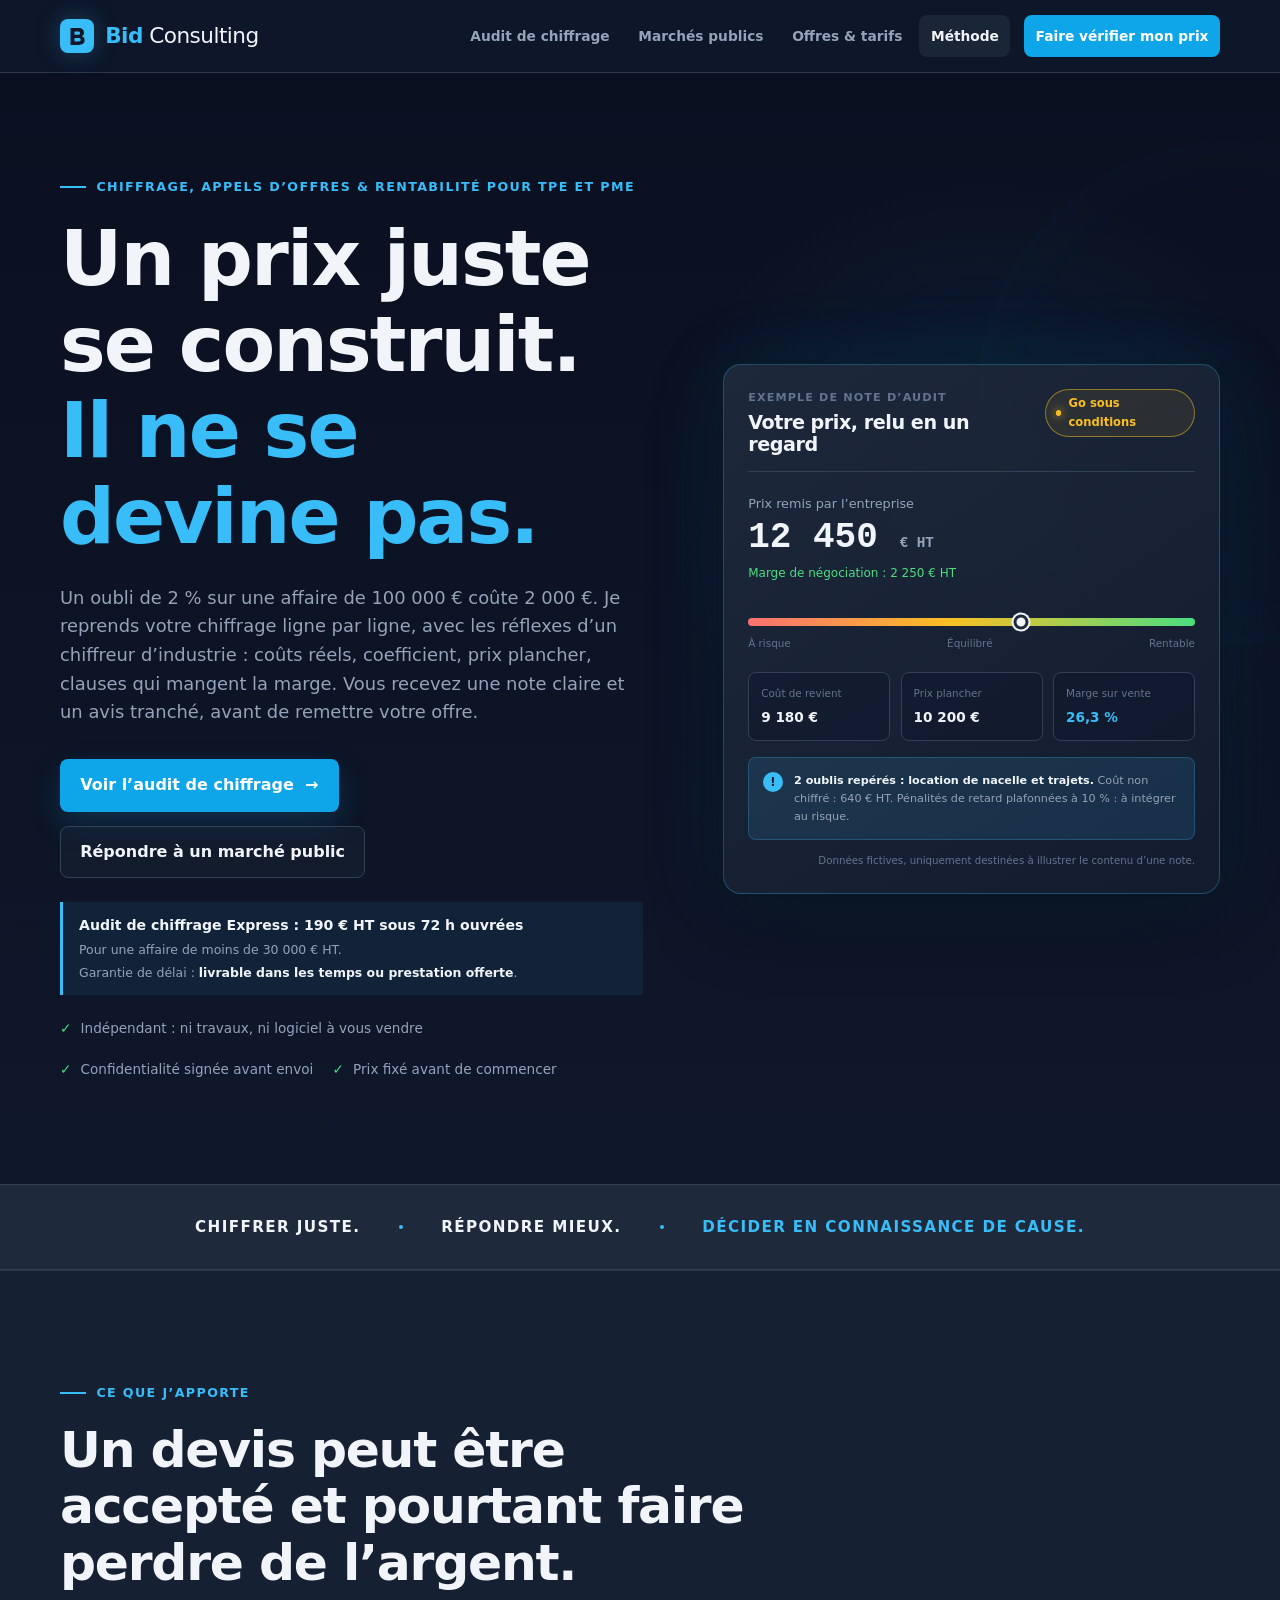
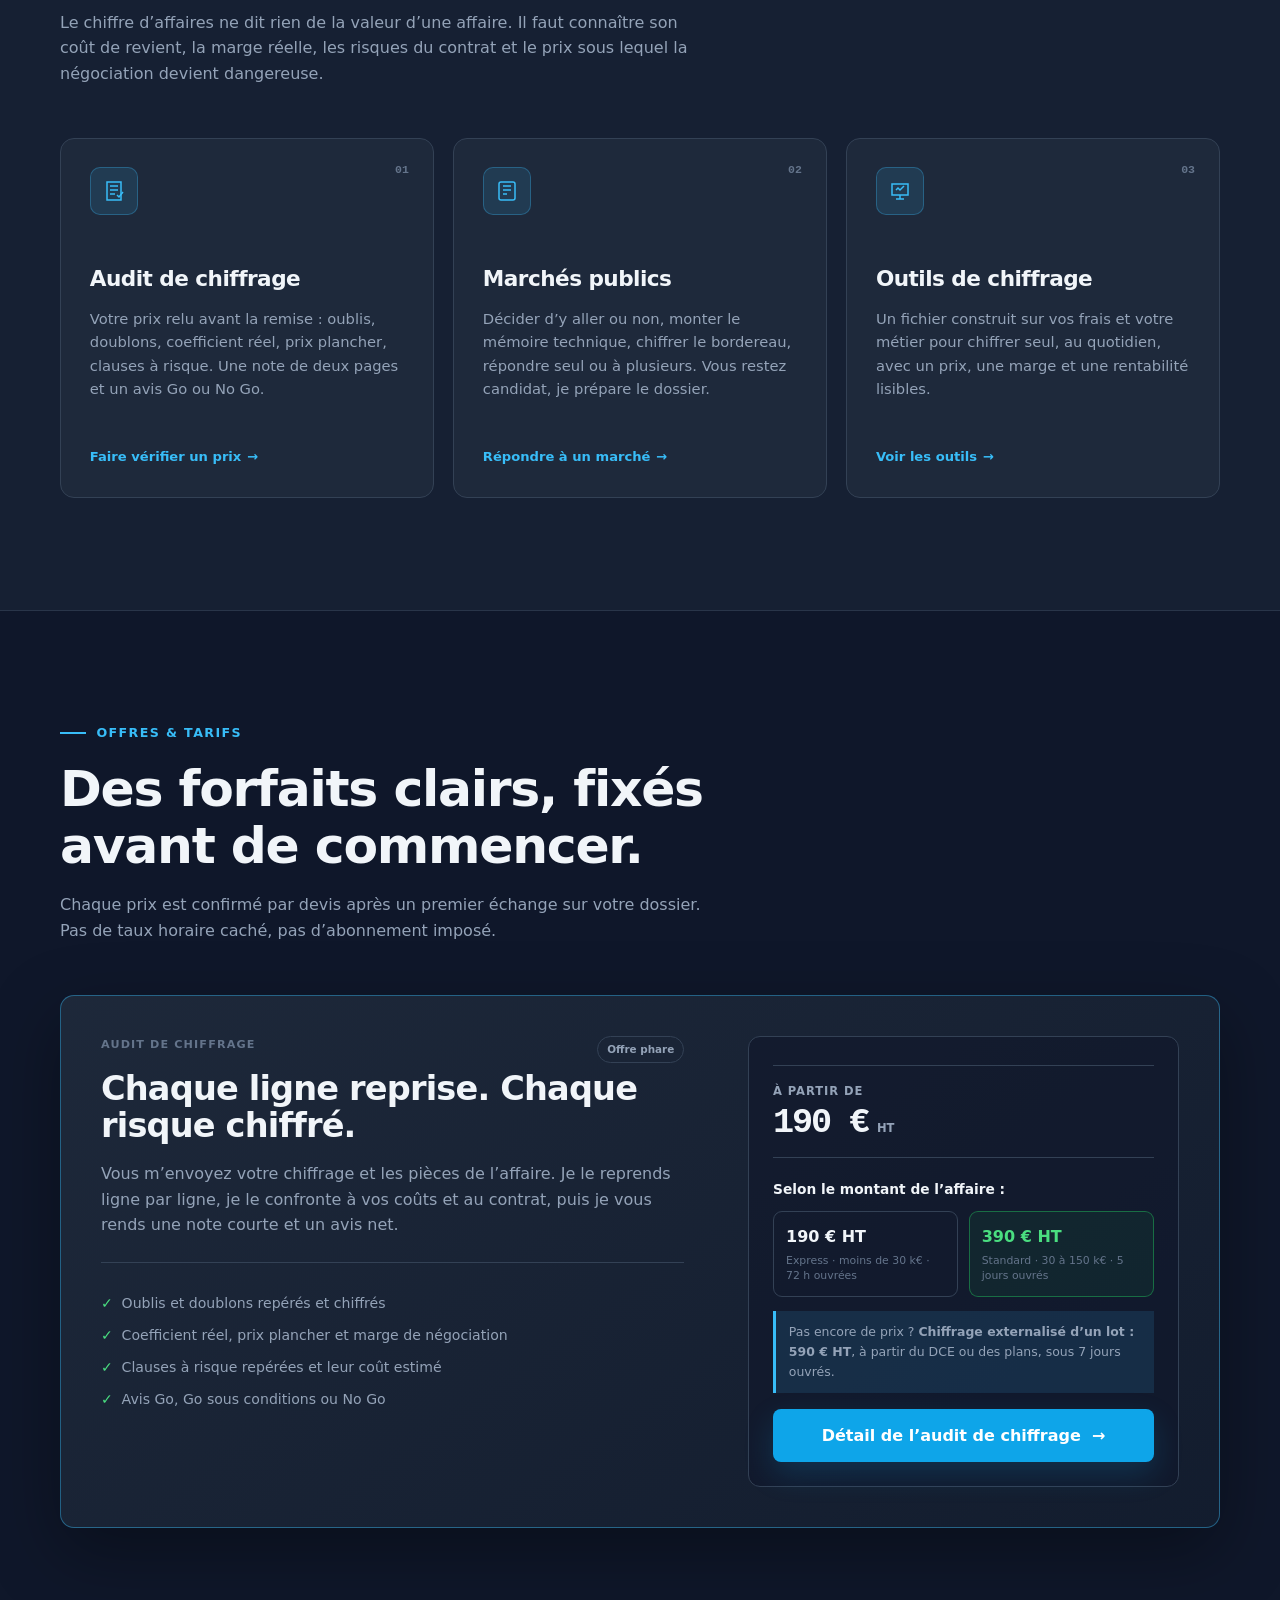
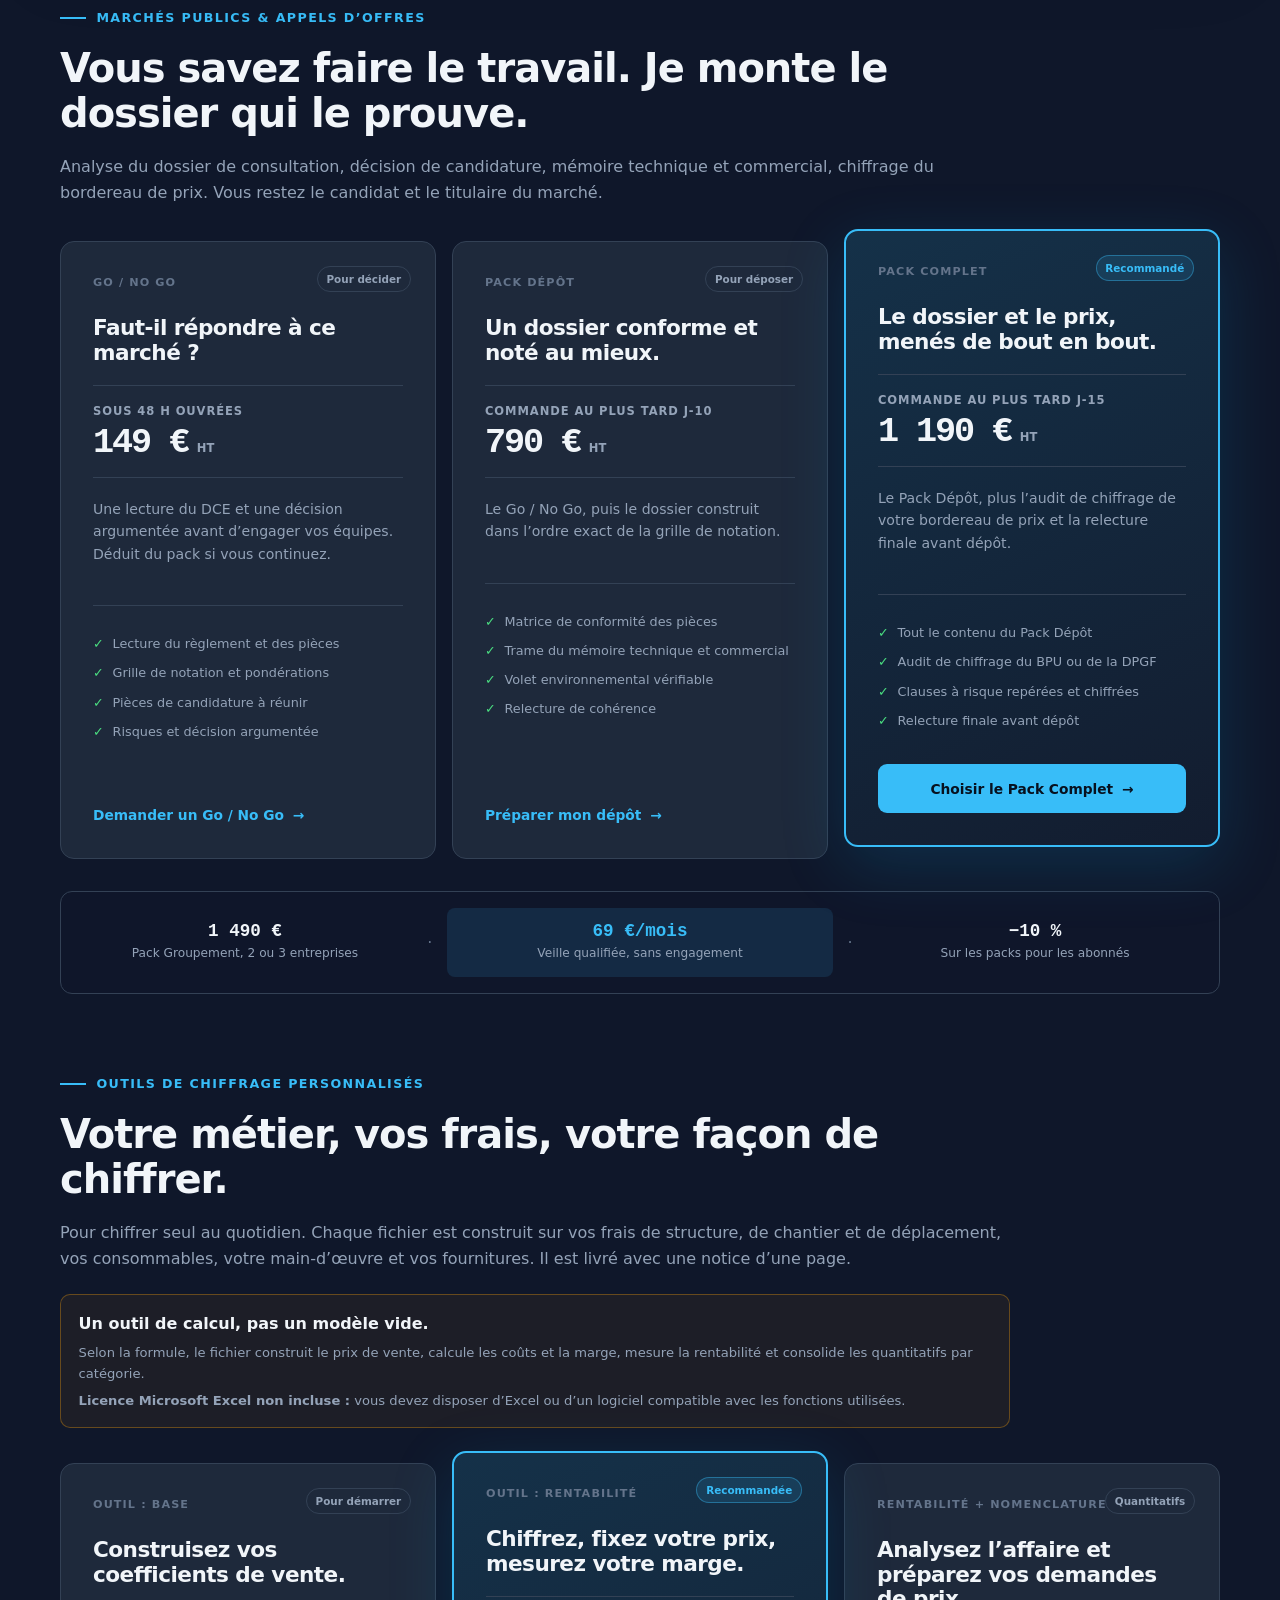
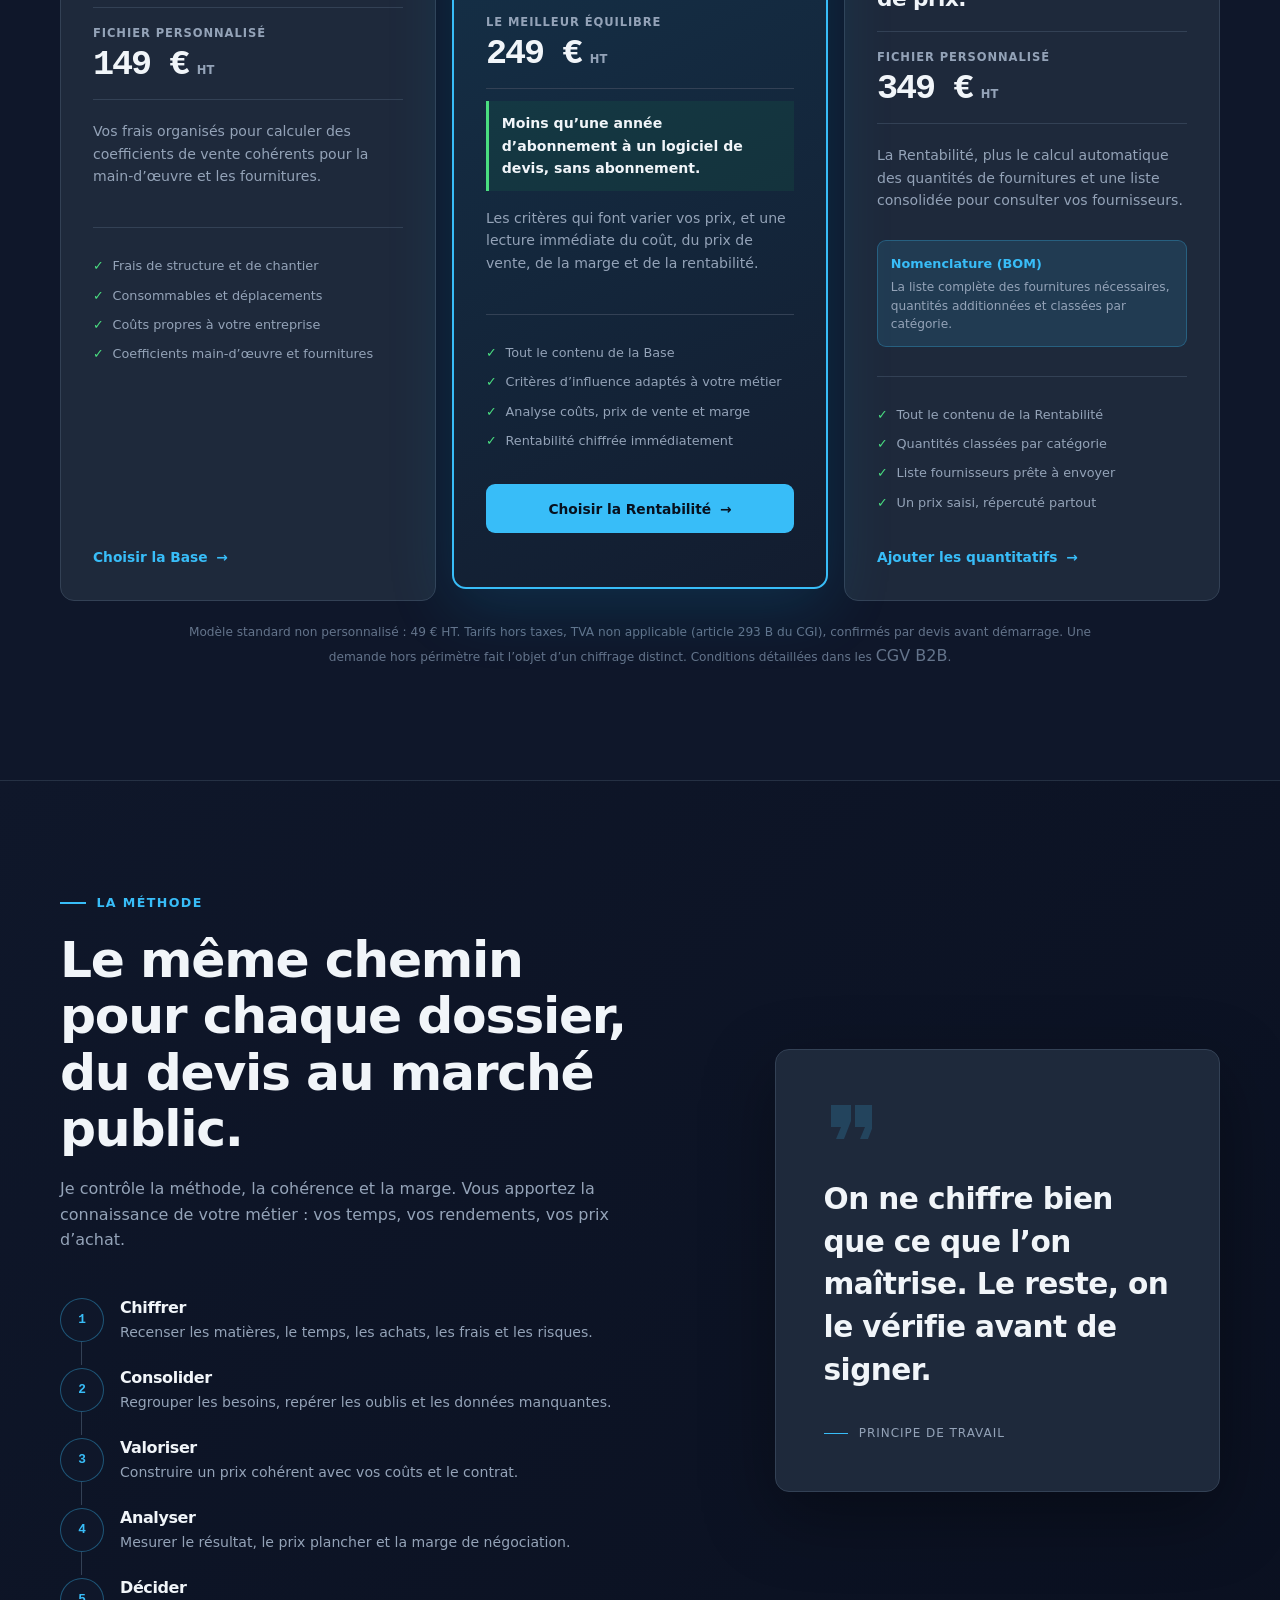
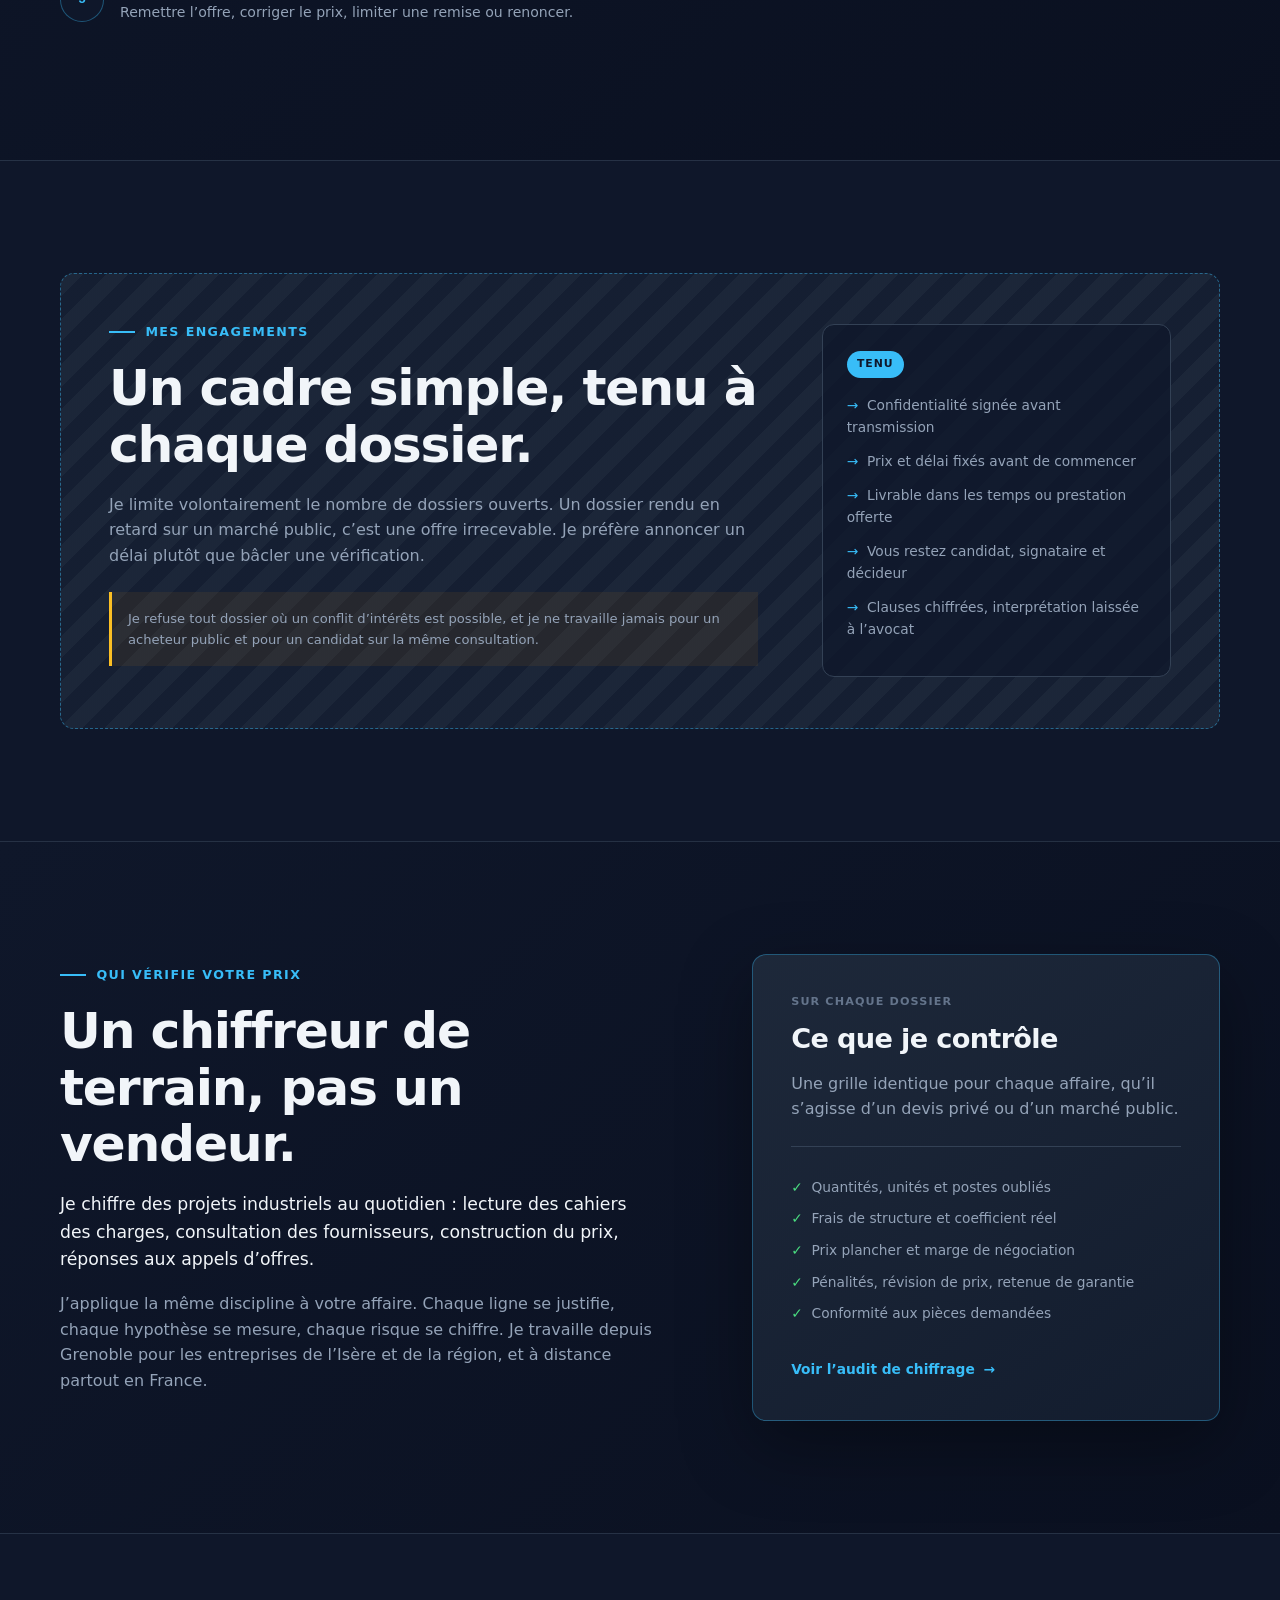
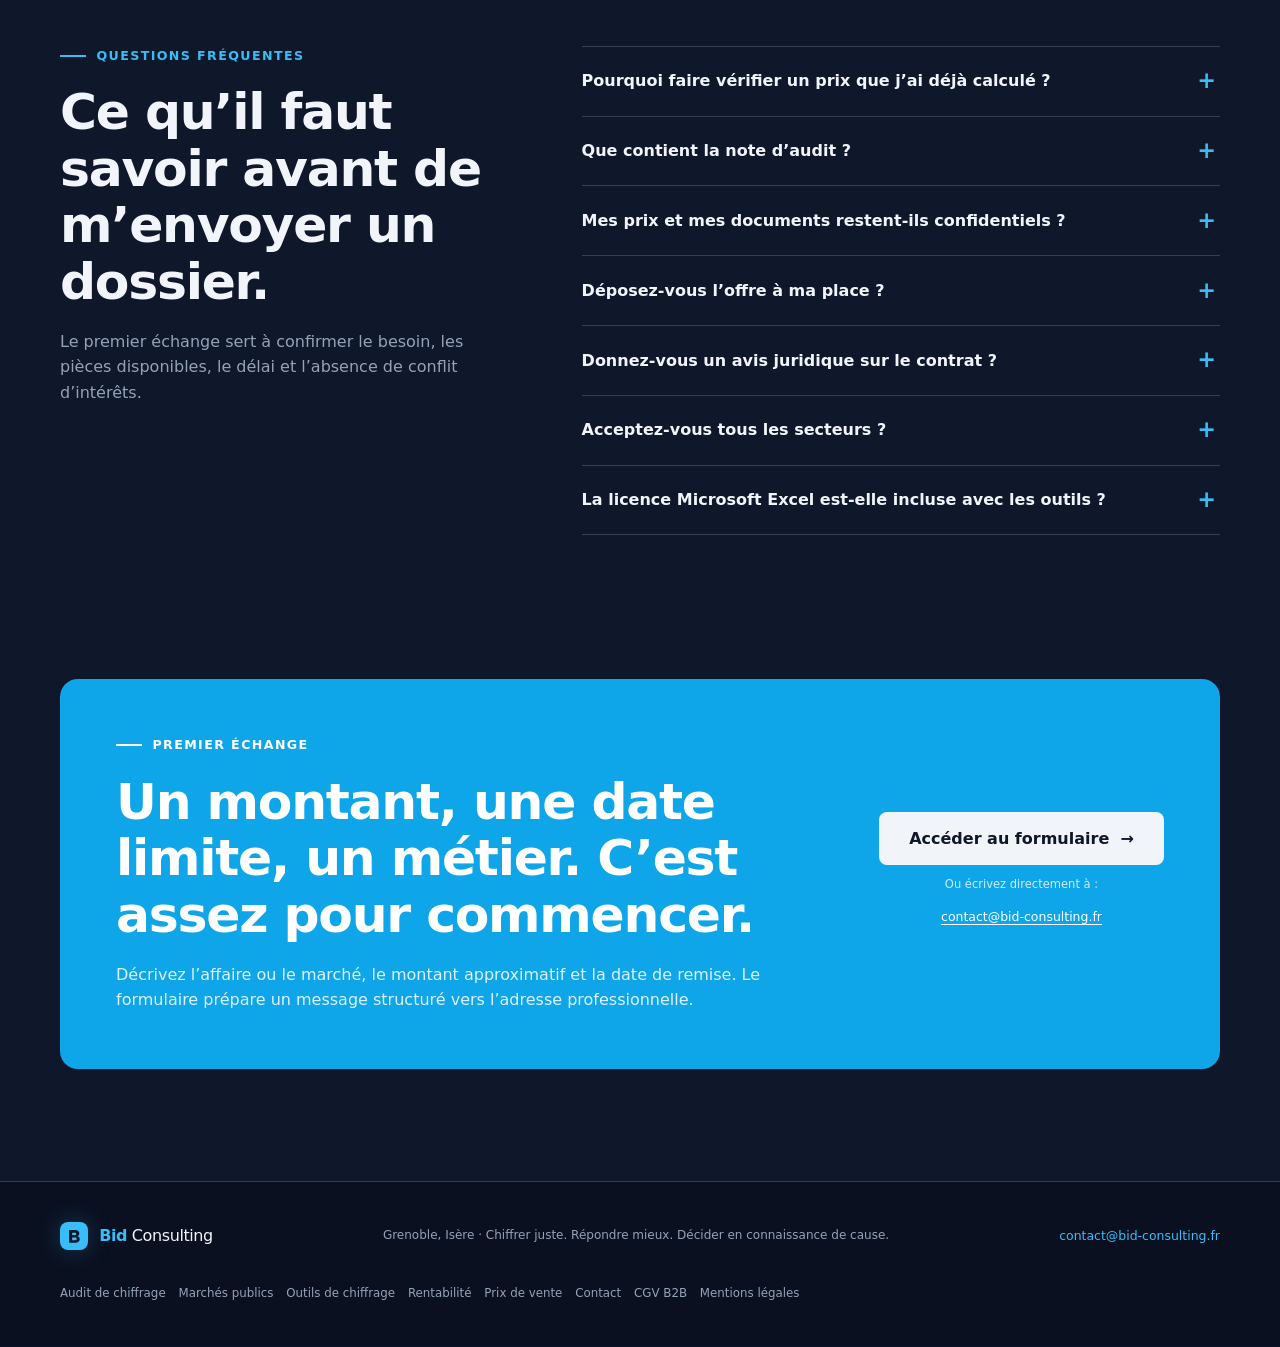
==== index.html @ 1ef0d023 "Renomme le contre-chiffrage en audit de chiffrage, nouvelle accroche - Page contre-chiffrage.html re" ====
<!doctype html>
<html lang="fr">
  <head>
    <meta charset="UTF-8" />
    <meta name="viewport" content="width=device-width, initial-scale=1" />
    <title>Chiffrage et Appels d’Offres pour TPE | Bid Consulting</title>
    <meta name="description" content="Faites vérifier votre devis avant de l’envoyer, répondez aux marchés publics avec un dossier solide. Basé à Grenoble, pour TPE et PME. Dès 149 € HT." />
    <meta name="robots" content="index, follow, max-image-preview:large, max-snippet:-1" />
    <link rel="canonical" href="https://www.bid-consulting.fr/" />
    <meta name="author" content="Bid Consulting" />
    <meta name="theme-color" content="#0f172a" />
    <link rel="icon" href="favicon.ico" sizes="48x48" />
    <link rel="icon" href="assets/img/favicon.svg" type="image/svg+xml" />
    <link rel="icon" href="assets/img/favicon-96.png" sizes="96x96" type="image/png" />
    <link rel="apple-touch-icon" href="assets/img/apple-touch-icon.png" />
    <link rel="manifest" href="site.webmanifest" />
    <link rel="stylesheet" href="assets/css/main.css" />
    <meta property="og:type" content="website" />
    <meta property="og:locale" content="fr_FR" />
    <meta property="og:site_name" content="Bid Consulting" />
    <meta property="og:title" content="Un prix juste se construit. Il ne se devine pas." />
    <meta property="og:description" content="Faites vérifier votre devis avant de l’envoyer, répondez aux marchés publics avec un dossier solide. Basé à Grenoble, pour TPE et PME. Dès 149 € HT." />
    <meta property="og:url" content="https://www.bid-consulting.fr/" />
    <meta property="og:image" content="https://www.bid-consulting.fr/assets/img/og-bid-consulting.jpg" />
    <meta property="og:image:type" content="image/jpeg" />
    <meta property="og:image:width" content="1200" />
    <meta property="og:image:height" content="630" />
    <meta property="og:image:alt" content="Bid Consulting : audit de chiffrage, marchés publics et rentabilité pour TPE et PME" />
    <meta name="twitter:card" content="summary_large_image" />
    <meta name="twitter:title" content="Un prix juste se construit. Il ne se devine pas." />
    <meta name="twitter:description" content="Faites vérifier votre devis avant de l’envoyer, répondez aux marchés publics avec un dossier solide. Basé à Grenoble, pour TPE et PME. Dès 149 € HT." />
    <meta name="twitter:image" content="https://www.bid-consulting.fr/assets/img/og-bid-consulting.jpg" />
    <meta name="twitter:image:alt" content="Bid Consulting : audit de chiffrage, marchés publics et rentabilité pour TPE et PME" />
    <script type="application/ld+json">
{
 "@context": "https://schema.org",
 "@graph": [
  {
   "@type": "ProfessionalService",
   "@id": "https://www.bid-consulting.fr/#entreprise",
   "name": "Bid Consulting",
   "alternateName": "TS Bid Consulting",
   "url": "https://www.bid-consulting.fr/",
   "logo": {
    "@type": "ImageObject",
    "url": "https://www.bid-consulting.fr/assets/img/logo-bid-consulting.png",
    "width": 512,
    "height": 512
   },
   "image": "https://www.bid-consulting.fr/assets/img/og-bid-consulting.jpg",
   "email": "contact@bid-consulting.fr",
   "identifier": "SIREN 107 430 423",
   "taxID": "107430423",
   "vatID": "FR51107430423",
   "address": {
    "@type": "PostalAddress",
    "streetAddress": "Place Robert Schuman",
    "postalCode": "38000",
    "addressLocality": "Grenoble",
    "addressRegion": "Auvergne-Rhône-Alpes",
    "addressCountry": "FR"
   },
   "areaServed": [
    {
     "@type": "City",
     "name": "Grenoble"
    },
    {
     "@type": "AdministrativeArea",
     "name": "Isère"
    },
    {
     "@type": "AdministrativeArea",
     "name": "Auvergne-Rhône-Alpes"
    },
    {
     "@type": "Country",
     "name": "France"
    }
   ],
   "description": "Audit de chiffrage avant remise d’offre, chiffrage externalisé, accompagnement des TPE et PME aux marchés publics et aux appels d’offres, analyse de rentabilité et outils de chiffrage.",
   "knowsAbout": [
    "Audit de chiffrage",
    "Vérification de devis",
    "Chiffrage de projets",
    "Analyse de rentabilité",
    "Marchés publics",
    "Appels d’offres",
    "Mémoire technique",
    "Groupement momentané d’entreprises",
    "Critère environnemental des marchés publics",
    "Coefficient de vente",
    "Outils de chiffrage Excel"
   ],
   "priceRange": "49 € - 1 490 € HT",
   "currenciesAccepted": "EUR",
   "paymentAccepted": "Virement bancaire"
  },
  {
   "@type": "WebSite",
   "@id": "https://www.bid-consulting.fr/#site",
   "url": "https://www.bid-consulting.fr/",
   "name": "Bid Consulting",
   "inLanguage": "fr-FR",
   "publisher": {
    "@id": "https://www.bid-consulting.fr/#entreprise"
   }
  },
  {
   "@type": "WebPage",
   "@id": "https://www.bid-consulting.fr/#page",
   "url": "https://www.bid-consulting.fr/",
   "name": "Chiffrage et Appels d’Offres pour TPE | Bid Consulting",
   "description": "Faites vérifier votre devis avant de l’envoyer, répondez aux marchés publics avec un dossier solide. Basé à Grenoble, pour TPE et PME. Dès 149 € HT.",
   "inLanguage": "fr-FR",
   "isPartOf": {
    "@id": "https://www.bid-consulting.fr/#site"
   },
   "about": {
    "@id": "https://www.bid-consulting.fr/#entreprise"
   },
   "primaryImageOfPage": {
    "@type": "ImageObject",
    "url": "https://www.bid-consulting.fr/assets/img/og-bid-consulting.jpg"
   },
   "dateModified": "2026-10-14"
  },
  {
   "@type": "OfferCatalog",
   "@id": "https://www.bid-consulting.fr/#offres",
   "name": "Offres Bid Consulting",
   "itemListElement": [
    {
     "@type": "Offer",
     "name": "Audit de chiffrage Express",
     "price": "190",
     "priceCurrency": "EUR",
     "url": "https://www.bid-consulting.fr/audit-chiffrage.html",
     "availability": "https://schema.org/InStock",
     "priceSpecification": {
      "@type": "UnitPriceSpecification",
      "price": 190,
      "priceCurrency": "EUR",
      "valueAddedTaxIncluded": false
     },
     "description": "Affaire de moins de 30 000 € HT, rendu sous 72 heures ouvrées"
    },
    {
     "@type": "Offer",
     "name": "Audit de chiffrage Standard",
     "price": "390",
     "priceCurrency": "EUR",
     "url": "https://www.bid-consulting.fr/audit-chiffrage.html",
     "availability": "https://schema.org/InStock",
     "priceSpecification": {
      "@type": "UnitPriceSpecification",
      "price": 390,
      "priceCurrency": "EUR",
      "valueAddedTaxIncluded": false
     },
     "description": "Affaire de 30 000 à 150 000 € HT, rendu sous 5 jours ouvrés"
    },
    {
     "@type": "Offer",
     "name": "Chiffrage externalisé d’un lot",
     "price": "590",
     "priceCurrency": "EUR",
     "url": "https://www.bid-consulting.fr/audit-chiffrage.html",
     "availability": "https://schema.org/InStock",
     "priceSpecification": {
      "@type": "UnitPriceSpecification",
      "price": 590,
      "priceCurrency": "EUR",
      "valueAddedTaxIncluded": false
     },
     "description": "À partir du DCE ou des plans, sous 7 jours ouvrés"
    },
    {
     "@type": "Offer",
     "name": "Carnet de 5 audits de chiffrage Standard",
     "price": "1750",
     "priceCurrency": "EUR",
     "url": "https://www.bid-consulting.fr/audit-chiffrage.html",
     "availability": "https://schema.org/InStock",
     "priceSpecification": {
      "@type": "UnitPriceSpecification",
      "price": 1750,
      "priceCurrency": "EUR",
      "valueAddedTaxIncluded": false
     },
     "description": "Valable 12 mois"
    },
    {
     "@type": "Offer",
     "name": "Go / No Go marché public",
     "price": "149",
     "priceCurrency": "EUR",
     "url": "https://www.bid-consulting.fr/marches-publics-tpe.html",
     "availability": "https://schema.org/InStock",
     "priceSpecification": {
      "@type": "UnitPriceSpecification",
      "price": 149,
      "priceCurrency": "EUR",
      "valueAddedTaxIncluded": false
     },
     "description": "Analyse du DCE et décision sous 48 heures ouvrées"
    },
    {
     "@type": "Offer",
     "name": "Pack Dépôt",
     "price": "790",
     "priceCurrency": "EUR",
     "url": "https://www.bid-consulting.fr/marches-publics-tpe.html",
     "availability": "https://schema.org/InStock",
     "priceSpecification": {
      "@type": "UnitPriceSpecification",
      "price": 790,
      "priceCurrency": "EUR",
      "valueAddedTaxIncluded": false
     },
     "description": "Matrice de conformité, mémoire technique et commercial, volet environnemental"
    },
    {
     "@type": "Offer",
     "name": "Pack Complet",
     "price": "1190",
     "priceCurrency": "EUR",
     "url": "https://www.bid-consulting.fr/marches-publics-tpe.html",
     "availability": "https://schema.org/InStock",
     "priceSpecification": {
      "@type": "UnitPriceSpecification",
      "price": 1190,
      "priceCurrency": "EUR",
      "valueAddedTaxIncluded": false
     },
     "description": "Pack Dépôt, audit de chiffrage du bordereau de prix et relecture finale"
    },
    {
     "@type": "Offer",
     "name": "Pack Groupement",
     "price": "1490",
     "priceCurrency": "EUR",
     "url": "https://www.bid-consulting.fr/marches-publics-tpe.html",
     "availability": "https://schema.org/InStock",
     "priceSpecification": {
      "@type": "UnitPriceSpecification",
      "price": 1490,
      "priceCurrency": "EUR",
      "valueAddedTaxIncluded": false
     },
     "description": "Réponse en groupement de 2 ou 3 entreprises"
    },
    {
     "@type": "Offer",
     "name": "Veille qualifiée",
     "price": "69",
     "priceCurrency": "EUR",
     "url": "https://www.bid-consulting.fr/marches-publics-tpe.html",
     "availability": "https://schema.org/InStock",
     "priceSpecification": {
      "@type": "UnitPriceSpecification",
      "price": 69,
      "priceCurrency": "EUR",
      "valueAddedTaxIncluded": false,
      "unitText": "MON"
     },
     "description": "Sélection hebdomadaire de marchés publics, sans engagement"
    },
    {
     "@type": "Offer",
     "name": "Modèle standard de chiffrage",
     "price": "49",
     "priceCurrency": "EUR",
     "url": "https://www.bid-consulting.fr/outil-chiffrage-artisan.html",
     "availability": "https://schema.org/InStock",
     "priceSpecification": {
      "@type": "UnitPriceSpecification",
      "price": 49,
      "priceCurrency": "EUR",
      "valueAddedTaxIncluded": false
     }
    },
    {
     "@type": "Offer",
     "name": "Outil de chiffrage Base",
     "price": "149",
     "priceCurrency": "EUR",
     "url": "https://www.bid-consulting.fr/outil-chiffrage-artisan.html",
     "availability": "https://schema.org/InStock",
     "priceSpecification": {
      "@type": "UnitPriceSpecification",
      "price": 149,
      "priceCurrency": "EUR",
      "valueAddedTaxIncluded": false
     }
    },
    {
     "@type": "Offer",
     "name": "Outil de chiffrage Rentabilité",
     "price": "249",
     "priceCurrency": "EUR",
     "url": "https://www.bid-consulting.fr/outil-chiffrage-artisan.html",
     "availability": "https://schema.org/InStock",
     "priceSpecification": {
      "@type": "UnitPriceSpecification",
      "price": 249,
      "priceCurrency": "EUR",
      "valueAddedTaxIncluded": false
     }
    },
    {
     "@type": "Offer",
     "name": "Outil de chiffrage Rentabilité et nomenclature",
     "price": "349",
     "priceCurrency": "EUR",
     "url": "https://www.bid-consulting.fr/outil-chiffrage-artisan.html",
     "availability": "https://schema.org/InStock",
     "priceSpecification": {
      "@type": "UnitPriceSpecification",
      "price": 349,
      "priceCurrency": "EUR",
      "valueAddedTaxIncluded": false
     }
    }
   ]
  },
  {
   "@type": "FAQPage",
   "@id": "https://www.bid-consulting.fr/#faq",
   "mainEntity": [
    {
     "@type": "Question",
     "name": "Pourquoi faire vérifier un prix que j’ai déjà calculé ?",
     "acceptedAnswer": {
      "@type": "Answer",
      "text": "Parce que celui qui a construit le prix voit mal ses propres oublis. Un poste manquant ou un coefficient qui ne couvre plus les frais passe inaperçu jusqu’au chantier. Un second regard, extérieur et méthodique, le repère avant la remise de l’offre."
     }
    },
    {
     "@type": "Question",
     "name": "Que contient la note d’audit ?",
     "acceptedAnswer": {
      "@type": "Answer",
      "text": "Deux pages : les oublis et doublons chiffrés, le coefficient réel, le prix plancher, la marge de négociation, les clauses à risque repérées et leur coût, puis un avis Go, Go sous conditions ou No Go."
     }
    },
    {
     "@type": "Question",
     "name": "Mes prix et mes documents restent-ils confidentiels ?",
     "acceptedAnswer": {
      "@type": "Answer",
      "text": "Oui. Un engagement de confidentialité est signé avant toute transmission. Les documents servent uniquement au dossier et sont supprimés au plus tard trois mois après la livraison, factures exceptées."
     }
    },
    {
     "@type": "Question",
     "name": "Déposez-vous l’offre à ma place ?",
     "acceptedAnswer": {
      "@type": "Answer",
      "text": "Non. Vous restez le candidat, le signataire et le titulaire du marché. Je prépare, je chiffre et je relis. Le dépôt et l’engagement restent les vôtres."
     }
    },
    {
     "@type": "Question",
     "name": "Donnez-vous un avis juridique sur le contrat ?",
     "acceptedAnswer": {
      "@type": "Answer",
      "text": "Non. Je repère les clauses qui pèsent sur votre marge, comme les pénalités, la révision de prix ou la retenue de garantie, et j’en chiffre le coût. Leur interprétation juridique relève d’un avocat."
     }
    },
    {
     "@type": "Question",
     "name": "Acceptez-vous tous les secteurs ?",
     "acceptedAnswer": {
      "@type": "Answer",
      "text": "Non. Je refuse tout dossier où un conflit d’intérêts est possible. Le premier échange sert aussi à le vérifier."
     }
    },
    {
     "@type": "Question",
     "name": "La licence Microsoft Excel est-elle incluse avec les outils ?",
     "acceptedAnswer": {
      "@type": "Answer",
      "text": "Non. Vous devez disposer d’Excel ou d’un logiciel compatible avec les fonctions utilisées."
     }
    }
   ]
  }
 ]
}
    </script>
    <script data-goatcounter="https://bid-consulting.goatcounter.com/count" async src="https://gc.zgo.at/count.js"></script>
    <script src="assets/js/main.js" defer></script>
  </head>
  <body>
    <a class="skip-link" href="#contenu">Aller au contenu</a>
    <header class="topbar">
      <div class="conteneur topbar__inner">
        <a class="marque" href="#accueil" aria-label="Bid Consulting, accueil"><svg class="marque__logo" viewBox="0 0 48 48" aria-hidden="true"><path d="M11 8h16c7 0 11 3.8 11 9.3 0 3.3-1.7 5.9-4.5 7.3 3.7 1.2 5.8 4.1 5.8 7.6C39.3 38.7 34.6 42 27 42H11V8Zm8 7v6.5h7.4c2.3 0 3.7-1.1 3.7-3.2 0-2.2-1.4-3.3-3.9-3.3H19Zm0 13.2V35h8.3c2.7 0 4.1-1.1 4.1-3.4 0-2.2-1.5-3.4-4.3-3.4H19Z" /></svg><span><strong>Bid</strong> Consulting</span></a>
        <button class="nav-toggle" type="button" aria-expanded="false" aria-controls="navigation"><span class="sr-only">Ouvrir le menu</span><span></span><span></span><span></span></button>
        <nav id="navigation" class="nav" aria-label="Navigation principale"><a class="nav__lien" href="audit-chiffrage.html">Audit de chiffrage</a><a class="nav__lien" href="marches-publics-tpe.html">Marchés publics</a><a class="nav__lien" href="#offres">Offres & tarifs</a><a class="nav__lien" href="#methode">Méthode</a><a class="nav__lien nav__lien--cta" href="contact.html">Faire vérifier mon prix</a></nav>
      </div>
    </header>

    <main id="contenu">
      <section id="accueil" class="hero section">
        <div class="halo halo--un" aria-hidden="true"></div><div class="halo halo--deux" aria-hidden="true"></div>
        <div class="conteneur hero__grille">
          <div class="hero__contenu"><p class="eyebrow"><span></span> Chiffrage, appels d’offres & rentabilité pour TPE et PME</p><h1>Un prix juste se construit.<br /><em>Il ne se devine pas.</em></h1><p class="hero__texte">Un oubli de 2&nbsp;% sur une affaire de 100&nbsp;000&nbsp;€ coûte 2&nbsp;000&nbsp;€. Je reprends votre chiffrage ligne par ligne, avec les réflexes d’un chiffreur d’industrie : coûts réels, coefficient, prix plancher, clauses qui mangent la marge. Vous recevez une note claire et un avis tranché, avant de remettre votre offre.</p><div class="hero__actions"><a class="btn btn--primaire" href="audit-chiffrage.html" data-goatcounter-click="cta-hero-audit-chiffrage">Voir l’audit de chiffrage <span>→</span></a><a class="btn btn--secondaire" href="marches-publics-tpe.html" data-goatcounter-click="cta-hero-marches-publics">Répondre à un marché public</a></div><div class="hero__repere"><strong>Audit de chiffrage Express : 190&nbsp;€ HT sous 72&nbsp;h ouvrées</strong><span>Pour une affaire de moins de 30&nbsp;000&nbsp;€ HT.</span><span>Garantie de délai : <b>livrable dans les temps ou prestation offerte</b>.</span></div><ul class="hero__preuves" aria-label="Engagements de Bid Consulting"><li><span>✓</span> Indépendant : ni travaux, ni logiciel à vous vendre</li><li><span>✓</span> Confidentialité signée avant envoi</li><li><span>✓</span> Prix fixé avant de commencer</li></ul></div>
          <div class="pilotage" aria-label="Exemple illustratif de note d’audit"><div class="pilotage__haut"><div><p class="micro">EXEMPLE DE NOTE D’AUDIT</p><h2>Votre prix, relu en un regard</h2></div><span class="statut statut--vigilance"><i></i> Go sous conditions</span></div><div class="prix"><p>Prix remis par l’entreprise</p><strong>12 450 <small>€ HT</small></strong><span>Marge de négociation : 2 250 € HT</span></div><div class="jauge" aria-label="Position du projet : zone équilibrée"><div class="jauge__rail"><span></span><i></i></div><div class="jauge__labels"><span>À risque</span><span>Équilibré</span><span>Rentable</span></div></div><div class="indicateurs"><div><span>Coût de revient</span><strong>9 180 €</strong></div><div><span>Prix plancher</span><strong>10 200 €</strong></div><div><span>Marge sur vente</span><strong class="accent">26,3 %</strong></div></div><div class="alerte"><span>!</span><p><strong>2 oublis repérés : location de nacelle et trajets.</strong> Coût non chiffré : 640 € HT. Pénalités de retard plafonnées à 10&nbsp;% : à intégrer au risque.</p></div><p class="pilotage__note">Données fictives, uniquement destinées à illustrer le contenu d’une note.</p></div>
        </div>
      </section>

      <section class="bandeau bandeau--devise" aria-label="Devise de Bid Consulting"><div class="conteneur bandeau__inner"><p>Chiffrer juste.</p><i></i><p>Répondre mieux.</p><i></i><p class="bandeau__accent">Décider en connaissance de cause.</p></div></section>

      <section id="expertise" class="section section--surface"><div class="conteneur"><div class="intro-section"><p class="eyebrow"><span></span> Ce que j’apporte</p><h2>Un devis peut être accepté et pourtant faire perdre de l’argent.</h2><p>Le chiffre d’affaires ne dit rien de la valeur d’une affaire. Il faut connaître son coût de revient, la marge réelle, les risques du contrat et le prix sous lequel la négociation devient dangereuse.</p></div><div class="cartes-expertise">
        <article class="carte"><span class="carte__numero">01</span><div class="icone"><svg viewBox="0 0 24 24" aria-hidden="true"><path d="M5 3h14v18H5zM8 7h8M8 11h8M8 15h5"/><path d="m15 16 2 2 4-5"/></svg></div><h3>Audit de chiffrage</h3><p>Votre prix relu avant la remise : oublis, doublons, coefficient réel, prix plancher, clauses à risque. Une note de deux pages et un avis Go ou No Go.</p><a href="audit-chiffrage.html">Faire vérifier un prix <span>→</span></a></article>
        <article class="carte"><span class="carte__numero">02</span><div class="icone"><svg viewBox="0 0 24 24" aria-hidden="true"><path d="M4 19V5a2 2 0 0 1 2-2h12a2 2 0 0 1 2 2v14a2 2 0 0 1-2 2H6a2 2 0 0 1-2-2Z"/><path d="M8 7h8M8 11h8M8 15h4"/></svg></div><h3>Marchés publics</h3><p>Décider d’y aller ou non, monter le mémoire technique, chiffrer le bordereau, répondre seul ou à plusieurs. Vous restez candidat, je prépare le dossier.</p><a href="marches-publics-tpe.html">Répondre à un marché <span>→</span></a></article>
        <article class="carte"><span class="carte__numero">03</span><div class="icone"><svg viewBox="0 0 24 24" aria-hidden="true"><path d="M4 5h16v11H4zM8 20h8M12 16v4"/><path d="m8 11 2-2 2 2 4-4"/></svg></div><h3>Outils de chiffrage</h3><p>Un fichier construit sur vos frais et votre métier pour chiffrer seul, au quotidien, avec un prix, une marge et une rentabilité lisibles.</p><a href="outil-chiffrage-artisan.html">Voir les outils <span>→</span></a></article>
      </div></div></section>

      <section id="offres" class="section offres"><div class="conteneur"><div class="intro-section"><p class="eyebrow"><span></span> Offres & tarifs</p><h2>Des forfaits clairs, fixés avant de commencer.</h2><p>Chaque prix est confirmé par devis après un premier échange sur votre dossier. Pas de taux horaire caché, pas d’abonnement imposé.</p></div>
        <article id="audit-chiffrage" class="offre-large"><div><span class="niveau__badge niveau__badge--statique">Offre phare</span><p class="micro">AUDIT DE CHIFFRAGE</p><h3>Chaque ligne reprise. Chaque risque chiffré.</h3><p>Vous m’envoyez votre chiffrage et les pièces de l’affaire. Je le reprends ligne par ligne, je le confronte à vos coûts et au contrat, puis je vous rends une note courte et un avis net.</p><ul><li>Oublis et doublons repérés et chiffrés</li><li>Coefficient réel, prix plancher et marge de négociation</li><li>Clauses à risque repérées et leur coût estimé</li><li>Avis Go, Go sous conditions ou No Go</li></ul></div><div class="offre-large__prix"><p class="tarif"><span>À partir de</span><strong>190 €</strong><small>HT</small></p><p class="renouvellement-titre"><strong>Selon le montant de l’affaire :</strong></p><div class="renouvellement-options"><p><strong>190&nbsp;€ HT</strong><span>Express · moins de 30&nbsp;k€ · 72&nbsp;h ouvrées</span></p><p class="renouvellement-options__avantage"><strong>390&nbsp;€ HT</strong><span>Standard · 30 à 150&nbsp;k€ · 5 jours ouvrés</span></p></div><p class="renouvellement-inclus">Pas encore de prix ? <strong>Chiffrage externalisé d’un lot : 590&nbsp;€ HT</strong>, à partir du DCE ou des plans, sous 7 jours ouvrés.</p><a class="btn btn--primaire" href="audit-chiffrage.html" data-goatcounter-click="offre-audit-chiffrage">Détail de l’audit de chiffrage <span>→</span></a></div></article>

        <div id="marches-publics" class="sous-titre-offres"><p class="eyebrow"><span></span> Marchés publics & appels d’offres</p><h2>Vous savez faire le travail. Je monte le dossier qui le prouve.</h2><p>Analyse du dossier de consultation, décision de candidature, mémoire technique et commercial, chiffrage du bordereau de prix. Vous restez le candidat et le titulaire du marché.</p></div>
        <div class="niveaux">
          <article class="niveau"><span class="niveau__badge">Pour décider</span><p class="micro">GO / NO GO</p><h3>Faut-il répondre à ce marché ?</h3><p class="tarif"><span>Sous 48 h ouvrées</span><strong>149 €</strong><small>HT</small></p><p>Une lecture du DCE et une décision argumentée avant d’engager vos équipes. Déduit du pack si vous continuez.</p><ul><li>Lecture du règlement et des pièces</li><li>Grille de notation et pondérations</li><li>Pièces de candidature à réunir</li><li>Risques et décision argumentée</li></ul><a class="niveau__lien" href="contact.html?offre=go-no-go" data-goatcounter-click="conversion-go-no-go">Demander un Go / No Go <span>→</span></a></article>
          <article class="niveau"><span class="niveau__badge">Pour déposer</span><p class="micro">PACK DÉPÔT</p><h3>Un dossier conforme et noté au mieux.</h3><p class="tarif"><span>Commande au plus tard J-10</span><strong>790 €</strong><small>HT</small></p><p>Le Go / No Go, puis le dossier construit dans l’ordre exact de la grille de notation.</p><ul><li>Matrice de conformité des pièces</li><li>Trame du mémoire technique et commercial</li><li>Volet environnemental vérifiable</li><li>Relecture de cohérence</li></ul><a class="niveau__lien" href="contact.html?offre=pack-depot" data-goatcounter-click="conversion-pack-depot">Préparer mon dépôt <span>→</span></a></article>
          <article class="niveau niveau--accent niveau--recommandee"><span class="niveau__badge">Recommandé</span><p class="micro">PACK COMPLET</p><h3>Le dossier et le prix, menés de bout en bout.</h3><p class="tarif"><span>Commande au plus tard J-15</span><strong>1 190 €</strong><small>HT</small></p><p>Le Pack Dépôt, plus l’audit de chiffrage de votre bordereau de prix et la relecture finale avant dépôt.</p><ul><li>Tout le contenu du Pack Dépôt</li><li>Audit de chiffrage du BPU ou de la DPGF</li><li>Clauses à risque repérées et chiffrées</li><li>Relecture finale avant dépôt</li></ul><a class="niveau__lien niveau__lien--primaire" href="contact.html?offre=pack-complet" data-goatcounter-click="conversion-pack-complet">Choisir le Pack Complet <span>→</span></a></article>
        </div>
        <div class="comparatif-offres comparatif-offres--espace" aria-label="Autres offres marchés publics"><p><strong>1 490&nbsp;€</strong><span>Pack Groupement, 2 ou 3 entreprises</span></p><i aria-hidden="true">·</i><p class="comparatif-offres__cible"><strong>69&nbsp;€/mois</strong><span>Veille qualifiée, sans engagement</span></p><i aria-hidden="true">·</i><p><strong>−10&nbsp;%</strong><span>Sur les packs pour les abonnés</span></p></div>

        <div id="outils-excel" class="sous-titre-offres"><p class="eyebrow"><span></span> Outils de chiffrage personnalisés</p><h2>Votre métier, vos frais, votre façon de chiffrer.</h2><p>Pour chiffrer seul au quotidien. Chaque fichier est construit sur vos frais de structure, de chantier et de déplacement, vos consommables, votre main-d’œuvre et vos fournitures. Il est livré avec une notice d’une page.</p><div class="note-licence"><strong>Un outil de calcul, pas un modèle vide.</strong><span>Selon la formule, le fichier construit le prix de vente, calcule les coûts et la marge, mesure la rentabilité et consolide les quantitatifs par catégorie.</span><span><b>Licence Microsoft Excel non incluse :</b> vous devez disposer d’Excel ou d’un logiciel compatible avec les fonctions utilisées.</span></div></div>
        <div class="niveaux">
          <article class="niveau"><span class="niveau__badge">Pour démarrer</span><p class="micro">OUTIL : BASE</p><h3>Construisez vos coefficients de vente.</h3><p class="tarif"><span>Fichier personnalisé</span><strong>149 €</strong><small>HT</small></p><p>Vos frais organisés pour calculer des coefficients de vente cohérents pour la main-d’œuvre et les fournitures.</p><ul><li>Frais de structure et de chantier</li><li>Consommables et déplacements</li><li>Coûts propres à votre entreprise</li><li>Coefficients main-d’œuvre et fournitures</li></ul><a class="niveau__lien" href="contact.html?offre=excel-base" data-goatcounter-click="conversion-excel-base">Choisir la Base <span>→</span></a></article>
          <article class="niveau niveau--accent niveau--recommandee"><span class="niveau__badge">Recommandée</span><p class="micro">OUTIL : RENTABILITÉ</p><h3>Chiffrez, fixez votre prix, mesurez votre marge.</h3><p class="tarif"><span>Le meilleur équilibre</span><strong>249 €</strong><small>HT</small></p><p class="ecart-prix">Moins qu’une année d’abonnement à un logiciel de devis, sans abonnement.</p><p>Les critères qui font varier vos prix, et une lecture immédiate du coût, du prix de vente, de la marge et de la rentabilité.</p><ul><li>Tout le contenu de la Base</li><li>Critères d’influence adaptés à votre métier</li><li>Analyse coûts, prix de vente et marge</li><li>Rentabilité chiffrée immédiatement</li></ul><a class="niveau__lien niveau__lien--primaire" href="contact.html?offre=excel-analyse" data-goatcounter-click="conversion-excel-analyse">Choisir la Rentabilité <span>→</span></a></article>
          <article class="niveau"><span class="niveau__badge">Quantitatifs</span><p class="micro">RENTABILITÉ + NOMENCLATURE</p><h3>Analysez l’affaire et préparez vos demandes de prix.</h3><p class="tarif"><span>Fichier personnalisé</span><strong>349 €</strong><small>HT</small></p><p>La Rentabilité, plus le calcul automatique des quantités de fournitures et une liste consolidée pour consulter vos fournisseurs.</p><div class="definition-bom"><strong>Nomenclature (BOM)</strong><span>La liste complète des fournitures nécessaires, quantités additionnées et classées par catégorie.</span></div><ul><li>Tout le contenu de la Rentabilité</li><li>Quantités classées par catégorie</li><li>Liste fournisseurs prête à envoyer</li><li>Un prix saisi, répercuté partout</li></ul><a class="niveau__lien" href="contact.html?offre=excel-bom" data-goatcounter-click="conversion-excel-bom">Ajouter les quantitatifs <span>→</span></a></article>
        </div><p class="note-tarifs">Modèle standard non personnalisé : 49&nbsp;€ HT. Tarifs hors taxes, TVA non applicable (article 293 B du CGI), confirmés par devis avant démarrage. Une demande hors périmètre fait l’objet d’un chiffrage distinct. Conditions détaillées dans les <a href="documents/CGV_B2B_Bid_Consulting.pdf" target="_blank" rel="noopener">CGV B2B</a>.</p>
      </div></section>

      <section id="methode" class="section section--surface methode"><div class="conteneur methode__grille"><div class="methode__contenu"><p class="eyebrow"><span></span> La méthode</p><h2>Le même chemin pour chaque dossier, du devis au marché public.</h2><p class="methode__intro">Je contrôle la méthode, la cohérence et la marge. Vous apportez la connaissance de votre métier : vos temps, vos rendements, vos prix d’achat.</p><ol class="etapes"><li><span>1</span><div><h3>Chiffrer</h3><p>Recenser les matières, le temps, les achats, les frais et les risques.</p></div></li><li><span>2</span><div><h3>Consolider</h3><p>Regrouper les besoins, repérer les oublis et les données manquantes.</p></div></li><li><span>3</span><div><h3>Valoriser</h3><p>Construire un prix cohérent avec vos coûts et le contrat.</p></div></li><li><span>4</span><div><h3>Analyser</h3><p>Mesurer le résultat, le prix plancher et la marge de négociation.</p></div></li><li><span>5</span><div><h3>Décider</h3><p>Remettre l’offre, corriger le prix, limiter une remise ou renoncer.</p></div></li></ol></div><aside class="citation"><svg viewBox="0 0 48 48" aria-hidden="true"><path d="M7 29h10l-5 12h8l7-18V7H7v22Zm24-22v22h10l-5 12h8l7-18V7H31Z"/></svg><blockquote>On ne chiffre bien que ce que l’on maîtrise. Le reste, on le vérifie avant de signer.</blockquote><p><span></span> Principe de travail</p></aside></div></section>

      <section id="engagements" class="section"><div class="conteneur"><article class="developpement"><div><p class="eyebrow"><span></span> Mes engagements</p><h2>Un cadre simple, tenu à chaque dossier.</h2><p>Je limite volontairement le nombre de dossiers ouverts. Un dossier rendu en retard sur un marché public, c’est une offre irrecevable. Je préfère annoncer un délai plutôt que bâcler une vérification.</p><p class="developpement__note">Je refuse tout dossier où un conflit d’intérêts est possible, et je ne travaille jamais pour un acheteur public et pour un candidat sur la même consultation.</p></div><div class="developpement__liste"><span>Tenu</span><ul><li>Confidentialité signée avant transmission</li><li>Prix et délai fixés avant de commencer</li><li>Livrable dans les temps ou prestation offerte</li><li>Vous restez candidat, signataire et décideur</li><li>Clauses chiffrées, interprétation laissée à l’avocat</li></ul></div></article></div></section>

      <section id="parcours" class="section section--surface a-propos"><div class="conteneur a-propos__grille"><div><p class="eyebrow"><span></span> Qui vérifie votre prix</p><h2>Un chiffreur de terrain, pas un vendeur.</h2><p class="a-propos__lead">Je chiffre des projets industriels au quotidien : lecture des cahiers des charges, consultation des fournisseurs, construction du prix, réponses aux appels d’offres.</p><p>J’applique la même discipline à votre affaire. Chaque ligne se justifie, chaque hypothèse se mesure, chaque risque se chiffre. Je travaille depuis Grenoble pour les entreprises de l’Isère et de la région, et à distance partout en France.</p></div><aside class="preuve"><p class="micro">SUR CHAQUE DOSSIER</p><h3>Ce que je contrôle</h3><p>Une grille identique pour chaque affaire, qu’il s’agisse d’un devis privé ou d’un marché public.</p><ul><li>Quantités, unités et postes oubliés</li><li>Frais de structure et coefficient réel</li><li>Prix plancher et marge de négociation</li><li>Pénalités, révision de prix, retenue de garantie</li><li>Conformité aux pièces demandées</li></ul><a class="niveau__lien" href="audit-chiffrage.html" data-goatcounter-click="parcours-audit-chiffrage">Voir l’audit de chiffrage <span>→</span></a></aside></div></section>

      <section id="faq" class="section faq"><div class="conteneur faq__grille"><div class="intro-section"><p class="eyebrow"><span></span> Questions fréquentes</p><h2>Ce qu’il faut savoir avant de m’envoyer un dossier.</h2><p>Le premier échange sert à confirmer le besoin, les pièces disponibles, le délai et l’absence de conflit d’intérêts.</p></div><div class="faq__liste"><details><summary>Pourquoi faire vérifier un prix que j’ai déjà calculé&nbsp;?</summary><p>Parce que celui qui a construit le prix voit mal ses propres oublis. Un poste manquant ou un coefficient qui ne couvre plus les frais passe inaperçu jusqu’au chantier. Un second regard, extérieur et méthodique, le repère avant la remise de l’offre.</p></details><details><summary>Que contient la note d’audit&nbsp;?</summary><p>Deux pages : les oublis et doublons chiffrés, le coefficient réel, le prix plancher, la marge de négociation, les clauses à risque repérées et leur coût, puis un avis Go, Go sous conditions ou No Go.</p></details><details><summary>Mes prix et mes documents restent-ils confidentiels&nbsp;?</summary><p>Oui. Un engagement de confidentialité est signé avant toute transmission. Les documents servent uniquement au dossier et sont supprimés au plus tard trois mois après la livraison, factures exceptées.</p></details><details><summary>Déposez-vous l’offre à ma place&nbsp;?</summary><p>Non. Vous restez le candidat, le signataire et le titulaire du marché. Je prépare, je chiffre et je relis. Le dépôt et l’engagement restent les vôtres.</p></details><details><summary>Donnez-vous un avis juridique sur le contrat&nbsp;?</summary><p>Non. Je repère les clauses qui pèsent sur votre marge, comme les pénalités, la révision de prix ou la retenue de garantie, et j’en chiffre le coût. Leur interprétation juridique relève d’un avocat.</p></details><details><summary>Acceptez-vous tous les secteurs&nbsp;?</summary><p>Non. Je refuse tout dossier où un conflit d’intérêts est possible. Le premier échange sert aussi à le vérifier.</p></details><details><summary>La licence Microsoft Excel est-elle incluse avec les outils&nbsp;?</summary><p>Non. Vous devez disposer d’Excel ou d’un logiciel compatible avec les fonctions utilisées.</p></details></div></div></section>

      <section id="contact" class="section contact"><div class="conteneur"><div class="contact__carte"><div><p class="eyebrow"><span></span> Premier échange</p><h2>Un montant, une date limite, un métier. C’est assez pour commencer.</h2><p>Décrivez l’affaire ou le marché, le montant approximatif et la date de remise. Le formulaire prépare un message structuré vers l’adresse professionnelle.</p></div><div class="contact__action"><a class="btn btn--clair" href="contact.html" data-goatcounter-click="conversion-contact-final">Accéder au formulaire <span>→</span></a><p>Ou écrivez directement à :</p><a class="contact__email" href="mailto:contact@bid-consulting.fr">contact@bid-consulting.fr</a></div></div></div></section>
    </main>

    <footer class="pied"><div class="conteneur pied__inner"><a class="marque marque--footer" href="#accueil"><svg class="marque__logo" viewBox="0 0 48 48" aria-hidden="true"><path d="M11 8h16c7 0 11 3.8 11 9.3 0 3.3-1.7 5.9-4.5 7.3 3.7 1.2 5.8 4.1 5.8 7.6C39.3 38.7 34.6 42 27 42H11V8Zm8 7v6.5h7.4c2.3 0 3.7-1.1 3.7-3.2 0-2.2-1.4-3.3-3.9-3.3H19Zm0 13.2V35h8.3c2.7 0 4.1-1.1 4.1-3.4 0-2.2-1.5-3.4-4.3-3.4H19Z" /></svg><span><strong>Bid</strong> Consulting</span></a><p>Grenoble, Isère · Chiffrer juste. Répondre mieux. Décider en connaissance de cause.</p><a class="pied__email" href="mailto:contact@bid-consulting.fr">contact@bid-consulting.fr</a><nav class="pied__nav" aria-label="Navigation secondaire"><a href="audit-chiffrage.html">Audit de chiffrage</a><a href="marches-publics-tpe.html">Marchés publics</a><a href="outil-chiffrage-artisan.html">Outils de chiffrage</a><a href="analyse-rentabilite-chantier.html">Rentabilité</a><a href="calcul-prix-vente-artisan.html">Prix de vente</a><a href="contact.html">Contact</a><a href="documents/CGV_B2B_Bid_Consulting.pdf" target="_blank" rel="noopener">CGV B2B</a><a href="mentions-legales.html">Mentions légales</a></nav></div></footer>
  </body>
</html>
---- assets/css/main.css ----
:root {
  --fond: #0f172a;
  --fond-profond: #0a1020;
  --surface: #1e293b;
  --surface-2: #162033;
  --bordure: #334155;
  --bleu: #38bdf8;
  --bleu-fonce: #0ea5e9;
  --bleu-voile: rgba(56, 189, 248, 0.12);
  --encre: #f1f5f9;
  --texte: #94a3b8;
  --faible: #64748b;
  --vert: #4ade80;
  --ambre: #fbbf24;
  --rouge: #f87171;
  --radius: 14px;
  --radius-sm: 8px;
  --ombre: 0 24px 70px rgba(0, 0, 0, 0.34);
  --max: 1160px;
  --font: "Inter", "IBM Plex Sans", system-ui, -apple-system, "Segoe UI", sans-serif;
}

*, *::before, *::after { box-sizing: border-box; }
html { scroll-behavior: smooth; }
body { margin: 0; overflow-x: hidden; color: var(--encre); background: var(--fond); font-family: var(--font); line-height: 1.6; -webkit-font-smoothing: antialiased; }
body, button, a { font-size: 1rem; }
a { color: inherit; text-decoration: none; }
button { font-family: inherit; }
svg { display: block; }
h1, h2, h3, p { margin-top: 0; }
h1, h2, h3 { line-height: 1.12; letter-spacing: -0.025em; }
h1 { max-width: 780px; margin-bottom: 1.5rem; font-size: clamp(2.75rem, 6vw, 5.35rem); font-weight: 720; }
h1 em { color: var(--bleu); font-style: normal; }
h2 { margin-bottom: 1.15rem; font-size: clamp(2rem, 4vw, 3.15rem); }
h3 { font-size: 1.35rem; }
p { color: var(--texte); }
:focus-visible { outline: 2px solid var(--bleu); outline-offset: 4px; border-radius: 4px; }
.sr-only { position: absolute; width: 1px; height: 1px; overflow: hidden; clip: rect(0,0,0,0); }
.skip-link { position: fixed; top: .75rem; left: .75rem; z-index: 100; padding: .7rem 1rem; color: var(--fond); background: var(--encre); border-radius: var(--radius-sm); transform: translateY(-150%); }
.skip-link:focus { transform: translateY(0); }
.conteneur { width: min(calc(100% - 3rem), var(--max)); margin-inline: auto; }
.section { position: relative; padding: 7rem 0; overflow: hidden; }
.section[id] { scroll-margin-top: 72px; }
.section--surface { background: var(--surface-2); border-block: 1px solid rgba(51,65,85,.65); }

.topbar { position: sticky; top: 0; z-index: 20; border-bottom: 1px solid rgba(51,65,85,.8); background: rgba(15,23,42,.9); backdrop-filter: blur(16px); }
.topbar__inner { min-height: 72px; display: flex; align-items: center; justify-content: space-between; gap: 2rem; }
.marque { display: inline-flex; align-items: center; gap: .7rem; min-height: 44px; color: var(--encre); font-size: 1.35rem; font-weight: 500; letter-spacing: -.025em; }
.marque strong { color: var(--bleu); }
.marque__logo { width: 34px; height: 34px; padding: 5px; fill: var(--fond); background: var(--bleu); border-radius: 8px; box-shadow: 0 0 24px rgba(56,189,248,.25); }
.nav { display: flex; align-items: center; gap: .35rem; }
.nav__lien { padding: .6rem .72rem; color: var(--texte); border-radius: var(--radius-sm); font-size: .86rem; font-weight: 580; }
.nav__lien:hover, .nav__lien.is-active { color: var(--encre); background: rgba(30,41,59,.85); }
.nav__lien--cta { margin-left: .5rem; color: white; background: var(--bleu-fonce); }
.nav__lien--cta:hover { background: var(--bleu); color: var(--fond); }
.nav-toggle { display: none; width: 42px; height: 42px; padding: 9px; border: 1px solid var(--bordure); border-radius: 8px; background: transparent; }
.nav-toggle span:not(.sr-only) { display: block; height: 2px; margin: 5px 0; background: var(--encre); }

.hero { min-height: calc(100vh - 72px); display: flex; align-items: center; padding-block: 6.5rem; background: radial-gradient(circle at 77% 38%, rgba(14,165,233,.09), transparent 27%), linear-gradient(180deg, var(--fond-profond), var(--fond)); }
.hero__grille { position: relative; z-index: 1; display: grid; grid-template-columns: 1.08fr .92fr; align-items: center; gap: 5rem; }
.hero__grille > *, .methode__grille > *, .preuve__carte > * { min-width: 0; }
.eyebrow { display: flex; align-items: center; gap: .65rem; margin-bottom: 1.15rem; color: var(--bleu); font-size: .79rem; font-weight: 700; letter-spacing: .11em; text-transform: uppercase; }
.eyebrow span { width: 26px; height: 2px; background: var(--bleu); }
.hero__texte { max-width: 680px; margin-bottom: 2rem; font-size: 1.12rem; }
.hero__actions { display: flex; flex-wrap: wrap; gap: .9rem; margin-bottom: 1.8rem; }
.btn { display: inline-flex; align-items: center; justify-content: center; gap: .7rem; min-height: 50px; padding: .78rem 1.2rem; border: 1px solid transparent; border-radius: var(--radius-sm); font-weight: 650; transition: .2s ease; }
.btn:hover { transform: translateY(-2px); }
.btn--primaire { color: white; background: var(--bleu-fonce); box-shadow: 0 12px 30px rgba(14,165,233,.18); }
.btn--primaire:hover { background: var(--bleu); color: var(--fond); }
.btn--secondaire { border-color: var(--bordure); color: var(--encre); background: rgba(30,41,59,.35); }
.btn--secondaire:hover { border-color: rgba(56,189,248,.55); background: var(--bleu-voile); }
.btn--clair { color: var(--fond); background: var(--encre); white-space: nowrap; }
.hero__preuves { display: flex; flex-wrap: wrap; gap: 1.2rem; margin: 0; padding: 0; list-style: none; color: var(--texte); font-size: .85rem; }
.hero__preuves span { margin-right: .3rem; color: var(--vert); }
.hero__repere { display: grid; gap: .25rem; max-width: 660px; margin: -.35rem 0 1.4rem; padding: .8rem 1rem; border-left: 3px solid var(--bleu); color: var(--texte); background: rgba(56,189,248,.08); font-size: .88rem; }
.hero__repere strong { color: var(--encre); }
.hero__repere > span { font-size: .78rem; line-height: 1.5; }
.hero__repere b { color: var(--encre); }
.halo { position: absolute; border-radius: 50%; filter: blur(2px); opacity: .42; pointer-events: none; }
.halo--un { right: -200px; top: 70px; width: 500px; height: 500px; border: 1px solid rgba(56,189,248,.18); box-shadow: inset 0 0 100px rgba(56,189,248,.05); }
.halo--deux { left: -250px; bottom: -340px; width: 600px; height: 600px; border: 1px solid rgba(56,189,248,.08); }

.pilotage { position: relative; padding: 1.5rem; border: 1px solid rgba(56,189,248,.28); border-radius: 18px; background: linear-gradient(145deg, rgba(30,41,59,.97), rgba(19,29,47,.97)); box-shadow: var(--ombre); }
.pilotage::before { content: ""; position: absolute; inset: -1px; z-index: -1; border-radius: inherit; box-shadow: 0 0 80px rgba(14,165,233,.12); }
.pilotage__haut { display: flex; justify-content: space-between; gap: 1rem; padding-bottom: 1rem; border-bottom: 1px solid var(--bordure); }
.micro { margin-bottom: .35rem; color: var(--faible); font-size: .7rem; font-weight: 750; letter-spacing: .1em; }
.pilotage h2 { margin: 0; font-size: 1.2rem; }
.statut { align-self: flex-start; display: inline-flex; align-items: center; gap: .45rem; padding: .3rem .6rem; border: 1px solid rgba(74,222,128,.45); border-radius: 999px; color: var(--vert); background: rgba(74,222,128,.1); font-size: .72rem; font-weight: 700; }
.statut i { width: 6px; height: 6px; border-radius: 50%; background: currentColor; box-shadow: 0 0 9px currentColor; }
.prix { padding: 1.4rem 0 1.2rem; }
.prix p { margin-bottom: .15rem; font-size: .8rem; }
.prix strong { display: block; color: var(--encre); font-family: ui-monospace, Consolas, monospace; font-size: 2.25rem; line-height: 1.15; }
.prix small { font-size: .9rem; color: var(--texte); }
.prix span { color: var(--vert); font-size: .75rem; }
.jauge { padding: .9rem 0 1.3rem; }
.jauge__rail { position: relative; height: 8px; overflow: visible; border-radius: 999px; background: linear-gradient(90deg, var(--rouge), var(--ambre) 45%, var(--vert)); }
.jauge__rail span { position: absolute; inset: 0; border-radius: inherit; opacity: .7; }
.jauge__rail i { position: absolute; left: 61%; top: 50%; width: 15px; height: 15px; border: 3px solid var(--surface); border-radius: 50%; background: var(--encre); transform: translate(-50%,-50%); box-shadow: 0 0 0 2px var(--encre); }
.jauge__labels { display: flex; justify-content: space-between; margin-top: .55rem; color: var(--faible); font-size: .65rem; }
.indicateurs { display: grid; grid-template-columns: repeat(3,1fr); gap: .65rem; }
.indicateurs div { padding: .75rem; border: 1px solid var(--bordure); border-radius: 8px; background: rgba(15,23,42,.5); }
.indicateurs span, .indicateurs strong { display: block; }
.indicateurs span { margin-bottom: .3rem; color: var(--faible); font-size: .65rem; }
.indicateurs strong { font-size: .85rem; }
.indicateurs .accent { color: var(--bleu); }
.alerte { display: flex; gap: .7rem; margin-top: 1rem; padding: .85rem; border: 1px solid rgba(56,189,248,.25); border-radius: 8px; background: var(--bleu-voile); }
.alerte > span { flex: none; display: grid; place-items: center; width: 20px; height: 20px; border-radius: 50%; color: var(--fond); background: var(--bleu); font-size: .72rem; font-weight: 800; }
.alerte p { margin: 0; font-size: .7rem; }
.alerte strong { color: var(--encre); }
.pilotage__note { margin: .75rem 0 0; color: var(--faible); font-size: .64rem; text-align: right; }

.bandeau { border-block: 1px solid var(--bordure); background: var(--surface); }
.bandeau__inner { min-height: 74px; display: flex; align-items: center; justify-content: center; gap: 2.4rem; }
.bandeau p { margin: 0; color: var(--texte); font-size: .83rem; font-weight: 650; text-transform: uppercase; letter-spacing: .07em; }
.bandeau i { width: 4px; height: 4px; border-radius: 50%; background: var(--bleu); }

.intro-section { max-width: 730px; margin-bottom: 3.2rem; }
.intro-section > p:last-child { max-width: 650px; }
.cartes-expertise { display: grid; grid-template-columns: repeat(3,1fr); gap: 1.2rem; }
.carte { position: relative; min-height: 360px; padding: 1.8rem; border: 1px solid var(--bordure); border-radius: var(--radius); background: var(--surface); transition: transform .2s, border-color .2s, box-shadow .2s; }
.carte:hover { transform: translateY(-5px); border-color: rgba(56,189,248,.5); box-shadow: 0 20px 50px rgba(0,0,0,.23); }
.carte__numero { position: absolute; top: 1.5rem; right: 1.5rem; color: var(--faible); font: 700 .72rem ui-monospace, monospace; }
.icone { display: grid; place-items: center; width: 48px; height: 48px; margin-bottom: 3.2rem; border: 1px solid rgba(56,189,248,.3); border-radius: 10px; background: var(--bleu-voile); }
.icone svg { width: 24px; fill: none; stroke: var(--bleu); stroke-width: 1.5; }
.carte h3 { margin-bottom: 1rem; }
.carte p { margin-bottom: 1.8rem; font-size: .92rem; }
.carte a { position: absolute; left: 1.8rem; bottom: 1.15rem; display: flex; align-items: center; min-height: 44px; color: var(--bleu); font-size: .82rem; font-weight: 700; }
.carte a span { margin-left: .35rem; }

.methode { background: linear-gradient(135deg, var(--fond), var(--fond-profond)); }
.methode__grille { display: grid; grid-template-columns: 1.15fr .85fr; gap: 7rem; align-items: center; }
.methode__intro { max-width: 650px; }
.etapes { margin: 2.8rem 0 0; padding: 0; list-style: none; }
.etapes li { position: relative; display: grid; grid-template-columns: 44px 1fr; gap: 1rem; padding-bottom: 1.5rem; }
.etapes li:not(:last-child)::after { content: ""; position: absolute; left: 21px; top: 40px; bottom: 3px; width: 1px; background: var(--bordure); }
.etapes li > span { z-index: 1; display: grid; place-items: center; width: 44px; height: 44px; border: 1px solid rgba(56,189,248,.38); border-radius: 50%; color: var(--bleu); background: var(--fond); font: 700 .8rem ui-monospace, monospace; }
.etapes h3 { margin: .1rem 0 .25rem; font-size: 1rem; }
.etapes p { margin: 0; font-size: .88rem; }
.citation { padding: 3rem; border: 1px solid var(--bordure); border-radius: var(--radius); background: var(--surface); box-shadow: var(--ombre); }
.citation svg { width: 48px; margin-bottom: 2rem; fill: rgba(56,189,248,.18); }
.citation blockquote { margin: 0 0 2rem; color: var(--encre); font-size: clamp(1.35rem,2.5vw,1.85rem); font-weight: 550; line-height: 1.45; letter-spacing: -.02em; }
.citation p { display: flex; align-items: center; gap: .7rem; margin: 0; font-size: .75rem; text-transform: uppercase; letter-spacing: .08em; }
.citation p span { width: 24px; height: 1px; background: var(--bleu); }

.niveaux { display: grid; grid-template-columns: repeat(3,1fr); gap: 1rem; align-items: stretch; }
.niveau { position: relative; display: flex; flex-direction: column; padding: 2rem; border: 1px solid var(--bordure); border-radius: var(--radius); background: var(--surface); }
.niveau--accent { border-color: rgba(56,189,248,.52); box-shadow: 0 0 55px rgba(14,165,233,.08); }
.niveau--recommandee { z-index: 1; border-width: 2px; border-color: var(--bleu); background: linear-gradient(155deg, rgba(21,50,73,.98), rgba(19,29,47,.98)); box-shadow: 0 18px 65px rgba(14,165,233,.17); transform: translateY(-12px); }
.niveau--futur { background: repeating-linear-gradient(135deg, rgba(30,41,59,.85), rgba(30,41,59,.85) 14px, rgba(22,32,51,.85) 14px, rgba(22,32,51,.85) 28px); }
.niveau__badge { position: absolute; top: 1.5rem; right: 1.5rem; padding: .25rem .55rem; border: 1px solid var(--bordure); border-radius: 999px; color: var(--texte); font-size: .65rem; font-weight: 700; }
.niveau--accent .niveau__badge { color: var(--bleu); border-color: rgba(56,189,248,.4); background: var(--bleu-voile); }
.niveau h3 { margin: 1.2rem 0 1rem; }
.niveau > p:not(.micro) { font-size: .88rem; }
.niveau ul { margin: 1.6rem 0 0; padding: 1.2rem 0 0; border-top: 1px solid var(--bordure); list-style: none; }
.niveau li { margin: .55rem 0; color: var(--texte); font-size: .8rem; }
.niveau li::before { content: "✓"; margin-right: .55rem; color: var(--vert); }
.niveau__lien { display: inline-flex; align-items: center; gap: .55rem; margin-top: auto; padding-top: 1.5rem; color: var(--bleu); font-size: .86rem; font-weight: 800; }
.niveau__lien span { transition: transform .2s ease; }
.niveau__lien:hover span { transform: translateX(4px); }
.niveau__lien--primaire { justify-content: center; margin-top: 1.5rem; padding: .85rem 1rem; border-radius: 9px; color: #07111f; background: var(--bleu); }
.niveau__lien--primaire:hover { color: #07111f; background: #7dd3fc; }
.ecart-prix { margin: -.5rem 0 1rem; padding: .7rem .8rem; border-left: 3px solid var(--vert); color: var(--encre) !important; background: rgba(34,197,94,.08); font-weight: 700; }
.definition-bom { display: grid; gap: .25rem; margin: .9rem 0 .2rem; padding: .8rem; border: 1px solid rgba(56,189,248,.28); border-radius: 9px; background: var(--bleu-voile); }
.definition-bom strong { color: var(--bleu); font-size: .8rem; }
.definition-bom span { color: var(--texte); font-size: .76rem; line-height: 1.5; }
.tarif { display: flex; align-items: baseline; flex-wrap: wrap; gap: .35rem .55rem; margin: .25rem 0 1.25rem; padding: 1rem 0; border-block: 1px solid var(--bordure); }
.tarif span { flex-basis: 100%; color: var(--texte); font-size: .72rem; font-weight: 700; text-transform: uppercase; letter-spacing: .08em; }
.tarif strong { color: var(--encre); font: 750 2.2rem/1 ui-monospace, Consolas, monospace; letter-spacing: -.06em; }
.tarif small { color: var(--texte); font-size: .72rem; font-weight: 700; }
.note-tarifs { max-width: 920px; margin: 1.4rem auto 0; color: var(--faible); font-size: .76rem; text-align: center; }
.comparatif-offres { display: grid; grid-template-columns: 1fr auto 1.15fr auto 1fr; gap: .9rem; align-items: center; margin: 2rem 0 0; padding: 1rem; border: 1px solid var(--bordure); border-radius: 12px; background: rgba(15,23,42,.55); }
.comparatif-offres p { display: grid; gap: .2rem; margin: 0; text-align: center; }
.comparatif-offres strong { color: var(--encre); font: 750 1.1rem ui-monospace, Consolas, monospace; }
.comparatif-offres span { color: var(--texte); font-size: .76rem; }
.comparatif-offres i { color: var(--faible); font-style: normal; }
.comparatif-offres__cible { padding: .8rem; border-radius: 8px; background: var(--bleu-voile); }
.comparatif-offres__cible strong { color: var(--bleu); }

.offre-large { position: relative; display: grid; grid-template-columns: 1.15fr .85fr; gap: 4rem; margin-bottom: 5rem; padding: 2.5rem; border: 1px solid rgba(56,189,248,.42); border-radius: var(--radius); background: linear-gradient(145deg, rgba(30,41,59,.98), rgba(19,29,47,.98)); box-shadow: var(--ombre); }
.offre-large h3 { margin: 1rem 0; font-size: clamp(1.55rem,3vw,2.1rem); }
.offre-large ul { margin: 1.5rem 0 0; padding: 1.2rem 0 0; border-top: 1px solid var(--bordure); list-style: none; }
.offre-large li { margin: .6rem 0; color: var(--texte); font-size: .88rem; }
.offre-large li::before { content: "✓"; margin-right: .55rem; color: var(--vert); }
.offre-large li a { color: var(--bleu); text-decoration: underline; text-underline-offset: 3px; }
.offre-large__prix { align-self: center; padding: 1.5rem; border: 1px solid var(--bordure); border-radius: 12px; background: rgba(15,23,42,.6); }
.offre-large__prix .btn { width: 100%; margin-top: 1rem; }
.renouvellement-titre { margin: 0 0 .7rem; color: var(--encre); font-size: .86rem; }
.renouvellement-options { display: grid; grid-template-columns: 1fr 1fr; gap: .65rem; }
.renouvellement-options p { display: grid; gap: .2rem; margin: 0; padding: .75rem; border: 1px solid var(--bordure); border-radius: 9px; }
.renouvellement-options strong { color: var(--encre); font-size: 1rem; }
.renouvellement-options span { color: var(--faible); font-size: .68rem; line-height: 1.4; }
.renouvellement-options__avantage { border-color: rgba(34,197,94,.45) !important; background: rgba(34,197,94,.07); }
.renouvellement-options__avantage strong { color: var(--vert); }
.renouvellement-inclus { margin: .9rem 0 0; padding: .7rem .8rem; border-left: 3px solid var(--bleu); color: var(--texte); background: var(--bleu-voile); font-size: .78rem; }
.niveau__badge--statique { position: static; display: inline-flex; float: right; }
.sous-titre-offres { max-width: 950px; margin-bottom: 2.2rem; }
.sous-titre-offres h2 { font-size: clamp(1.7rem,3.5vw,2.5rem); }
.note-licence { display: grid; gap: .35rem; margin-top: 1.4rem; padding: 1rem 1.1rem; border: 1px solid rgba(245,158,11,.34); border-radius: 10px; background: rgba(245,158,11,.06); }
.note-licence strong { color: var(--encre); }
.note-licence span { color: var(--texte); font-size: .82rem; }

.developpement { display: grid; grid-template-columns: 1.3fr .7fr; gap: 4rem; padding: 3rem; border: 1px dashed rgba(56,189,248,.45); border-radius: var(--radius); background: repeating-linear-gradient(135deg, rgba(30,41,59,.86), rgba(30,41,59,.86) 16px, rgba(22,32,51,.86) 16px, rgba(22,32,51,.86) 32px); }
.developpement__note { margin-top: 1.5rem; padding: 1rem; border-left: 3px solid var(--ambre); color: var(--texte); background: rgba(245,158,11,.07); font-size: .82rem; }
.developpement__liste { align-self: center; padding: 1.5rem; border: 1px solid var(--bordure); border-radius: 12px; background: rgba(15,23,42,.72); }
.developpement__liste > span { display: inline-flex; padding: .3rem .65rem; border-radius: 999px; color: var(--fond); background: var(--bleu); font-size: .68rem; font-weight: 800; text-transform: uppercase; letter-spacing: .08em; }
.developpement__liste ul { margin: 1rem 0 0; padding: 0; list-style: none; }
.developpement__liste li { margin: .75rem 0; color: var(--texte); font-size: .86rem; }
.developpement__liste li::before { content: "→"; margin-right: .55rem; color: var(--bleu); }

.a-propos { background: linear-gradient(135deg, var(--fond), var(--fond-profond)); }
.a-propos__grille { display: grid; grid-template-columns: 1.12fr .88fr; gap: 6rem; align-items: center; }
.a-propos__lead { color: var(--encre); font-size: 1.08rem; }
.a-propos__signature { margin: 2rem 0 0; color: var(--encre); font-weight: 750; }
.a-propos__signature span { color: var(--bleu); font-size: .78rem; font-weight: 650; text-transform: uppercase; letter-spacing: .07em; }
.preuve { padding: 2.4rem; border: 1px solid rgba(56,189,248,.35); border-radius: var(--radius); background: linear-gradient(145deg, rgba(30,41,59,.98), rgba(19,29,47,.98)); box-shadow: var(--ombre); }
.preuve h3 { margin: .85rem 0 1rem; font-size: 1.7rem; }
.preuve ul { margin: 1.5rem 0 0; padding: 1.2rem 0 0; border-top: 1px solid var(--bordure); list-style: none; }
.preuve li { margin: .6rem 0; color: var(--texte); font-size: .86rem; }
.preuve li::before { content: "✓"; margin-right: .55rem; color: var(--vert); }

.faq__grille { display: grid; grid-template-columns: .8fr 1.2fr; gap: 6rem; align-items: start; }
.faq .intro-section { margin-bottom: 0; }
.faq__liste { border-top: 1px solid var(--bordure); }
.faq details { border-bottom: 1px solid var(--bordure); }
.faq summary { position: relative; padding: 1.35rem 2.5rem 1.35rem 0; color: var(--encre); cursor: pointer; font-weight: 700; list-style: none; }
.faq summary::-webkit-details-marker { display: none; }
.faq summary::after { content: "+"; position: absolute; right: .25rem; top: 50%; color: var(--bleu); font-size: 1.4rem; transform: translateY(-50%); }
.faq details[open] summary::after { content: "−"; }
.faq details p { margin: -.35rem 2.5rem 1.35rem 0; font-size: .9rem; }

.contact { padding-top: 2rem; }
.contact__carte { display: flex; align-items: center; justify-content: space-between; gap: 4rem; padding: 3.5rem; border-radius: 18px; background: var(--bleu-fonce); }
.contact .eyebrow, .contact .eyebrow + h2, .contact__carte p { color: white; }
.contact .eyebrow span { background: white; }
.contact__carte h2 { max-width: 670px; }
.contact__carte p:last-child { max-width: 650px; margin-bottom: 0; opacity: .86; }
.contact__action { flex: 0 0 285px; }
.contact__action .btn { width: 100%; }
.contact__action p { margin: .7rem 0 0; color: white; font-size: .72rem; line-height: 1.45; text-align: center; opacity: .78; }
.contact__email { display: block; margin-top: .35rem; padding: .55rem; color: white; font-size: .78rem; text-align: center; text-decoration: underline; text-underline-offset: 3px; }
.pied { padding: 2rem 0; border-top: 1px solid var(--bordure); background: var(--fond-profond); }
.pied__inner { display: flex; flex-wrap: wrap; align-items: center; justify-content: space-between; gap: 1rem 2rem; }
.pied p { margin: 0; font-size: .75rem; }
.pied__email { color: var(--bleu); font-size: .78rem; }
.pied__email:hover { text-decoration: underline; }
.pied__nav { display: flex; flex-wrap: wrap; gap: .8rem; }
.pied__nav a { display: inline-flex; align-items: center; min-height: 40px; color: var(--texte); font-size: .74rem; }
.pied__nav a:hover { color: var(--bleu); }
.marque--footer { font-size: 1rem; }.marque--footer .marque__logo { width: 28px; height: 28px; }
.page-erreur { min-height: 100vh; }
.page-service { background: var(--fond); }
.service-hero { padding: 7rem 0 5rem; background: radial-gradient(circle at 80% 20%, rgba(14,165,233,.10), transparent 34%), var(--fond); }
.service-hero__grille { display: grid; grid-template-columns: 1.15fr .85fr; gap: 5rem; align-items: center; }
.service-hero h1 { max-width: 820px; font-size: clamp(2.6rem,5.5vw,5.3rem); }
.service-hero h1 em { color: var(--bleu); font-style: normal; }
.service-hero__texte { max-width: 720px; font-size: 1.06rem; }
.service-repere { padding: 1.7rem; border: 1px solid rgba(56,189,248,.4); border-radius: var(--radius); background: linear-gradient(150deg, rgba(30,41,59,.98), rgba(19,29,47,.98)); box-shadow: var(--ombre); }
.service-repere h2 { margin: .7rem 0 1.1rem; font-size: 1.45rem; }
.service-repere ul, .contenu-long ul { margin: 1rem 0 0; padding: 0; list-style: none; }
.service-repere li, .contenu-long li { margin: .7rem 0; color: var(--texte); }
.service-repere li::before, .contenu-long li::before { content: "✓"; margin-right: .6rem; color: var(--vert); }
.fil-ariane { margin-bottom: 2rem; color: var(--faible); font-size: .76rem; }
.fil-ariane a { color: var(--bleu); }
.grille-problemes { display: grid; grid-template-columns: repeat(3,1fr); gap: 1rem; }
.probleme { padding: 1.6rem; border: 1px solid var(--bordure); border-radius: var(--radius); background: var(--surface); }
.probleme strong { display: block; margin-bottom: .7rem; color: var(--encre); }
.probleme p { margin: 0; font-size: .87rem; }
.contenu-long { max-width: 850px; }
.contenu-long h2 { margin: 2.8rem 0 1rem; }
.contenu-long h2:first-child { margin-top: 0; }
.contenu-long h3 { margin: 2rem 0 .7rem; }
.encadre-conseil { margin: 2rem 0; padding: 1.3rem 1.5rem; border-left: 4px solid var(--bleu); background: var(--bleu-voile); }
.encadre-conseil strong { color: var(--encre); }
.mentions-hero { padding-bottom: 4rem; }
.mentions-contenu a { color: var(--bleu); text-decoration: underline; text-underline-offset: 3px; }
.fiche-legale { display: grid; grid-template-columns: 1fr 1fr; gap: 0 2rem; margin: 1.5rem 0 2rem; padding: 1.5rem; border: 1px solid var(--bordure); border-radius: var(--radius); background: var(--surface); }
.fiche-legale p { margin: .55rem 0; }
.fiche-legale strong { color: var(--encre); }
.offre-cible { display: grid; grid-template-columns: 1fr auto; gap: 2rem; align-items: center; margin-top: 2.5rem; padding: 2rem; border: 2px solid var(--bleu); border-radius: var(--radius); background: linear-gradient(155deg, rgba(21,50,73,.98), rgba(19,29,47,.98)); }
.offre-cible h2 { margin: .4rem 0 .8rem; }
.offre-cible .tarif { min-width: 190px; margin: 0; }
.liens-utiles { display: grid; grid-template-columns: repeat(3,1fr); gap: 1rem; }
.liens-utiles a { display: block; padding: 1.2rem; border: 1px solid var(--bordure); border-radius: 10px; color: var(--encre); background: var(--surface); font-weight: 700; }
.liens-utiles a:hover { border-color: var(--bleu); color: var(--bleu); }
.erreur-404 { min-height: 100vh; display: grid; place-items: center; padding: 3rem 0; }
.erreur-404__contenu { max-width: 760px; }
.erreur-404__contenu .marque { margin-bottom: 5rem; }
.erreur-404__contenu h1 { margin-bottom: 1rem; }
.erreur-404__contenu > p:not(.eyebrow) { max-width: 560px; margin-bottom: 2rem; }

.contact-page { min-height: calc(100vh - 72px); padding-top: 7rem; background: radial-gradient(circle at 12% 10%, rgba(14,165,233,.08), transparent 32%), var(--fond); }
.contact-page__grille { display: grid; grid-template-columns: .78fr 1.22fr; gap: 5rem; align-items: start; }
.contact-page__intro { position: sticky; top: 110px; }
.contact-page__intro h1 { font-size: clamp(2.25rem,5vw,4rem); }
.contact-direct { margin: 2rem 0; padding: 1.2rem; border: 1px solid rgba(56,189,248,.35); border-radius: 10px; background: var(--bleu-voile); }
.contact-direct p { margin: 0 0 .3rem; font-size: .8rem; }
.contact-direct a { color: var(--bleu); font-weight: 750; text-decoration: underline; text-underline-offset: 3px; }
.contact-reperes { margin-top: 2rem; }
.contact-reperes h2 { font-size: 1.1rem; }
.contact-reperes ul { padding-left: 1.1rem; }
.contact-reperes li { margin: .65rem 0; color: var(--texte); font-size: .85rem; }
.formulaire-carte { padding: 2.2rem; border: 1px solid var(--bordure); border-radius: var(--radius); background: var(--surface); box-shadow: var(--ombre); }
.formulaire-carte > h2 { margin-bottom: 2rem; font-size: 1.55rem; }
.champ, fieldset { margin-bottom: 1.25rem; }
.champ-double { display: grid; grid-template-columns: 1fr 1fr; gap: 1rem; }
.champ-double .champ { min-width: 0; }
.champ label, fieldset legend { display: block; margin-bottom: .45rem; color: var(--encre); font-size: .82rem; font-weight: 700; }
.champ input, .champ select, .champ textarea { width: 100%; padding: .8rem .9rem; border: 1px solid var(--bordure); border-radius: 8px; color: var(--encre); background: var(--fond); font: inherit; font-size: .9rem; }
.champ textarea { resize: vertical; }
.champ input:focus, .champ select:focus, .champ textarea:focus { outline: 2px solid var(--bleu); outline-offset: 2px; border-color: transparent; }
fieldset { min-width: 0; padding: 1rem; border: 1px solid var(--bordure); border-radius: 10px; }
fieldset legend { padding: 0 .4rem; }
.choix-grille { display: grid; grid-template-columns: 1fr 1fr; gap: .65rem 1rem; }
.choix-grille label, .consentement { display: flex; align-items: flex-start; gap: .6rem; color: var(--texte); font-size: .82rem; cursor: pointer; }
.choix-grille input, .consentement input { flex: none; width: 17px; height: 17px; margin-top: .1rem; accent-color: var(--bleu); }
.consentement { margin: 1.4rem 0 .8rem; color: var(--encre); }
.notice-donnees { margin-bottom: 1.4rem; color: var(--faible); font-size: .71rem; line-height: 1.6; }
.notice-donnees a { color: var(--bleu); text-decoration: underline; }
.statut-formulaire { min-height: 1.2em; margin: .8rem 0 0; color: var(--vert); font-size: .78rem; }

@media (prefers-reduced-motion: reduce) { html { scroll-behavior: auto; } }

@media (max-width: 960px) {
  .hero__grille, .methode__grille { grid-template-columns: 1fr; }
  .hero__grille { gap: 4rem; }
  .pilotage { max-width: 600px; }
  .methode__grille { gap: 4rem; }
  .cartes-expertise, .niveaux { grid-template-columns: 1fr 1fr; }
  .niveau--recommandee { transform: none; }
  .niveau:last-child { grid-column: 1 / -1; }
  .a-propos__grille, .faq__grille { grid-template-columns: 1fr; gap: 3.5rem; }
  .offre-large, .developpement, .contact-page__grille { grid-template-columns: 1fr; gap: 2.5rem; }
  .service-hero__grille { grid-template-columns: 1fr; gap: 3rem; }
  .grille-problemes { grid-template-columns: 1fr 1fr; }
  .contact-page__intro { position: static; }
  .topbar__inner { min-height: 64px; }
  .nav-toggle { display: block; }
  .nav { position: absolute; top: 64px; left: 0; right: 0; display: none; flex-direction: column; align-items: stretch; padding: 1rem; border-bottom: 1px solid var(--bordure); background: var(--fond); }
  .nav.is-open { display: flex; }
  .nav__lien--cta { margin: .5rem 0 0; text-align: center; }
}

@media (max-width: 760px) {
  .conteneur { width: min(calc(100% - 2rem), var(--max)); }
  .section { padding: 5rem 0; }
  .hero { min-height: auto; padding-block: 3.75rem 4.5rem; }
  h1 { font-size: clamp(2.35rem, 10.5vw, 3.2rem); }
  .bandeau__inner { flex-direction: column; gap: .4rem; padding-block: 1.2rem; }
  .bandeau i { display: none; }
  .cartes-expertise, .niveaux { grid-template-columns: 1fr; }
  .fiche-legale { grid-template-columns: 1fr; padding: 1.2rem; }
  .niveau:last-child { grid-column: auto; }
  .methode__grille { gap: 3rem; }
  .citation, .contact__carte { padding: 2rem; }
  .preuve { padding: 1.7rem; }
  .offre-large, .developpement, .formulaire-carte { padding: 1.5rem; }
  .renouvellement-options { grid-template-columns: 1fr; }
  .comparatif-offres { grid-template-columns: 1fr; }
  .comparatif-offres i { transform: rotate(90deg); text-align: center; }
  .champ-double, .choix-grille { grid-template-columns: 1fr; }
  .grille-problemes, .liens-utiles, .offre-cible { grid-template-columns: 1fr; }
  .service-hero { padding: 4.5rem 0 3.5rem; }
  .contact__carte { align-items: flex-start; flex-direction: column; gap: 1.5rem; }
  .contact__action { width: 100%; flex-basis: auto; }
  .pied__inner { flex-direction: column; align-items: flex-start; }
}

@media (max-width: 600px) {
  .hero__actions, .hero__actions .btn { width: 100%; }
  .hero__actions { display: grid; }
  .indicateurs { grid-template-columns: 1fr; }
  .hero__preuves { display: grid; }
  .pilotage { padding: 1rem; }
  .prix strong { font-size: 1.8rem; }
}

/* Offres 2026-10 : statut de vigilance, grilles complémentaires */
.statut--vigilance { border-color: rgba(251,191,36,.5); color: var(--ambre); background: rgba(251,191,36,.08); }
.offres-annexes { display: grid; grid-template-columns: 1fr 1fr; gap: 1rem; margin-top: 2.5rem; }
.offres-annexes .offre-cible { margin-top: 0; grid-template-columns: 1fr; }
.offres-annexes .offre-cible .tarif { min-width: 0; }
.comparatif-offres--espace { margin-bottom: 5rem; }
.delais { display: grid; grid-template-columns: repeat(4,1fr); gap: 1rem; margin: 2rem 0; }
.delais p { display: grid; gap: .25rem; margin: 0; padding: 1rem; border: 1px solid var(--bordure); border-radius: 10px; background: rgba(15,23,42,.45); }
.delais strong { color: var(--encre); font: 750 1.35rem/1.1 ui-monospace, Consolas, monospace; }
.delais span { color: var(--texte); font-size: .8rem; }
@media (max-width: 960px) { .delais { grid-template-columns: 1fr 1fr; } }
@media (max-width: 760px) { .offres-annexes, .delais { grid-template-columns: 1fr; } }

/* Devise */
.bandeau--devise .bandeau__inner { min-height: 84px; }
.bandeau--devise p { color: var(--encre); font-size: .95rem; letter-spacing: .09em; }
.bandeau--devise .bandeau__accent { color: var(--bleu); }
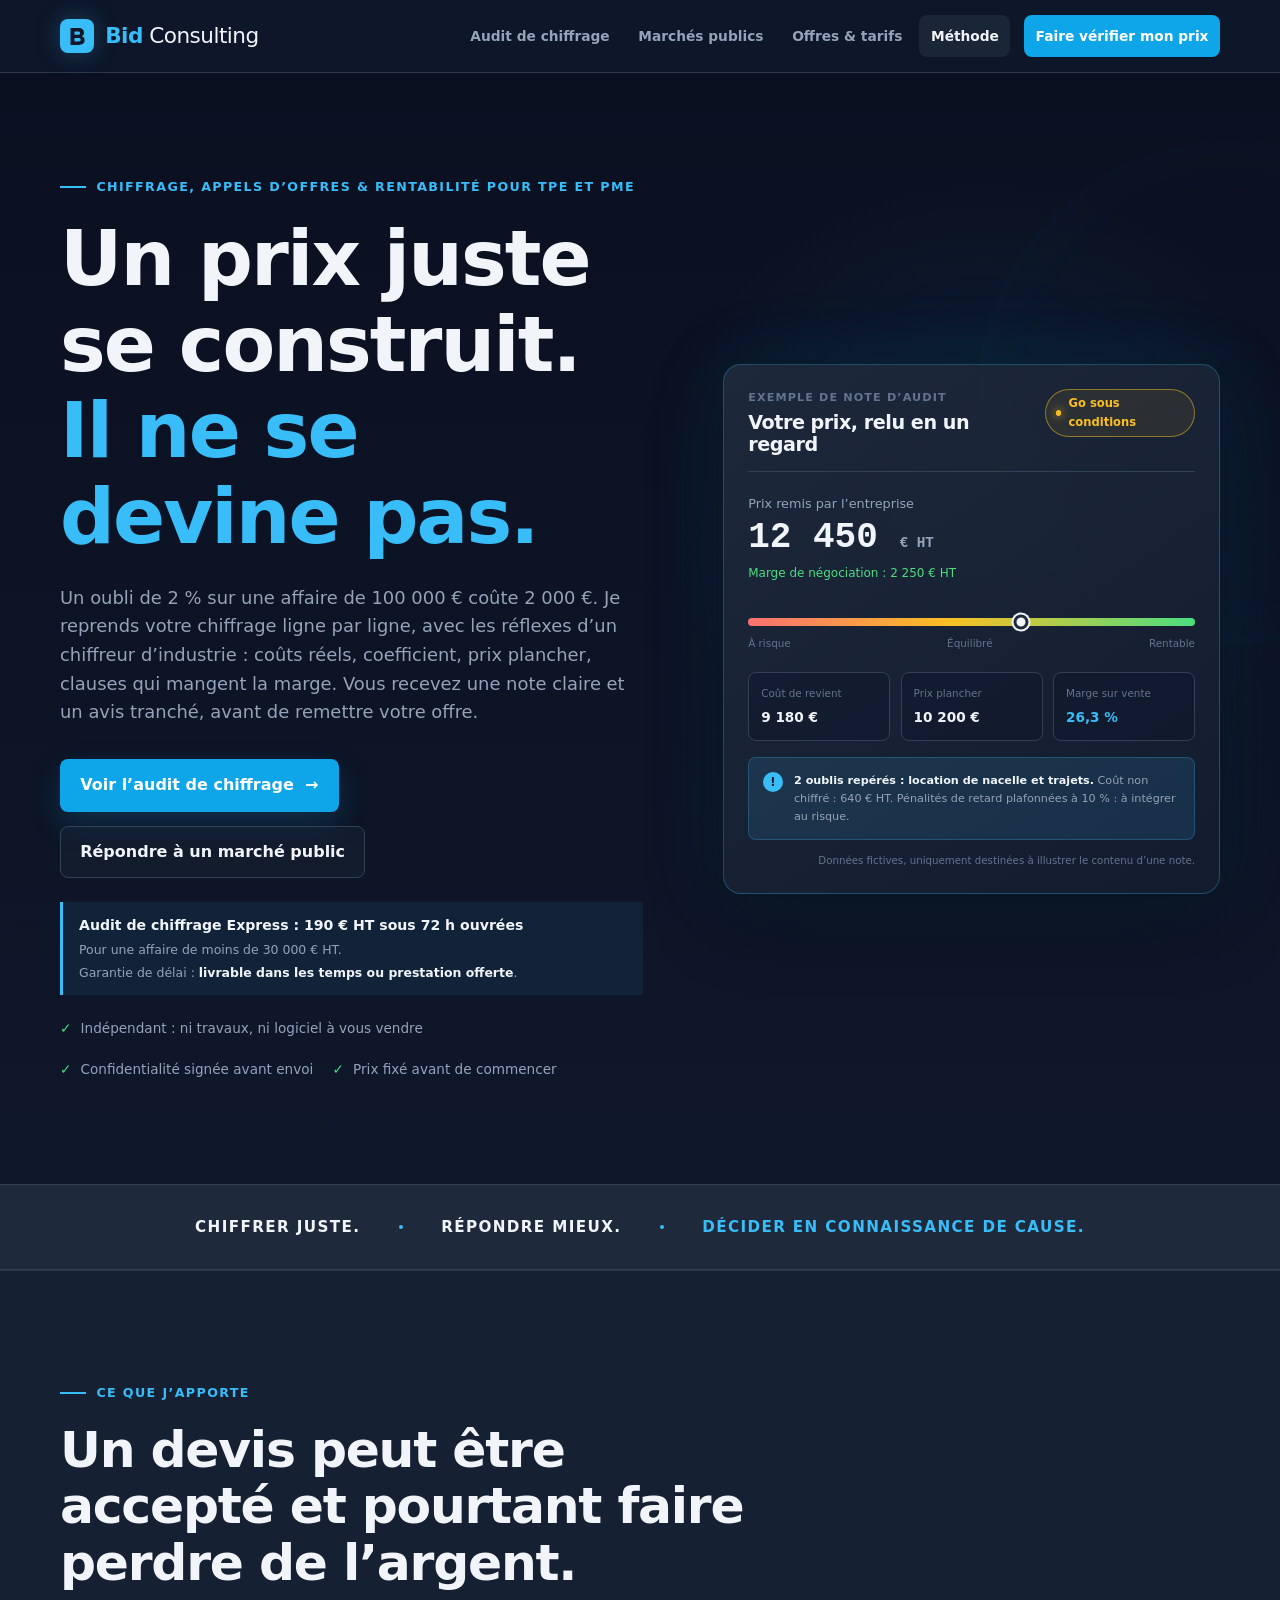
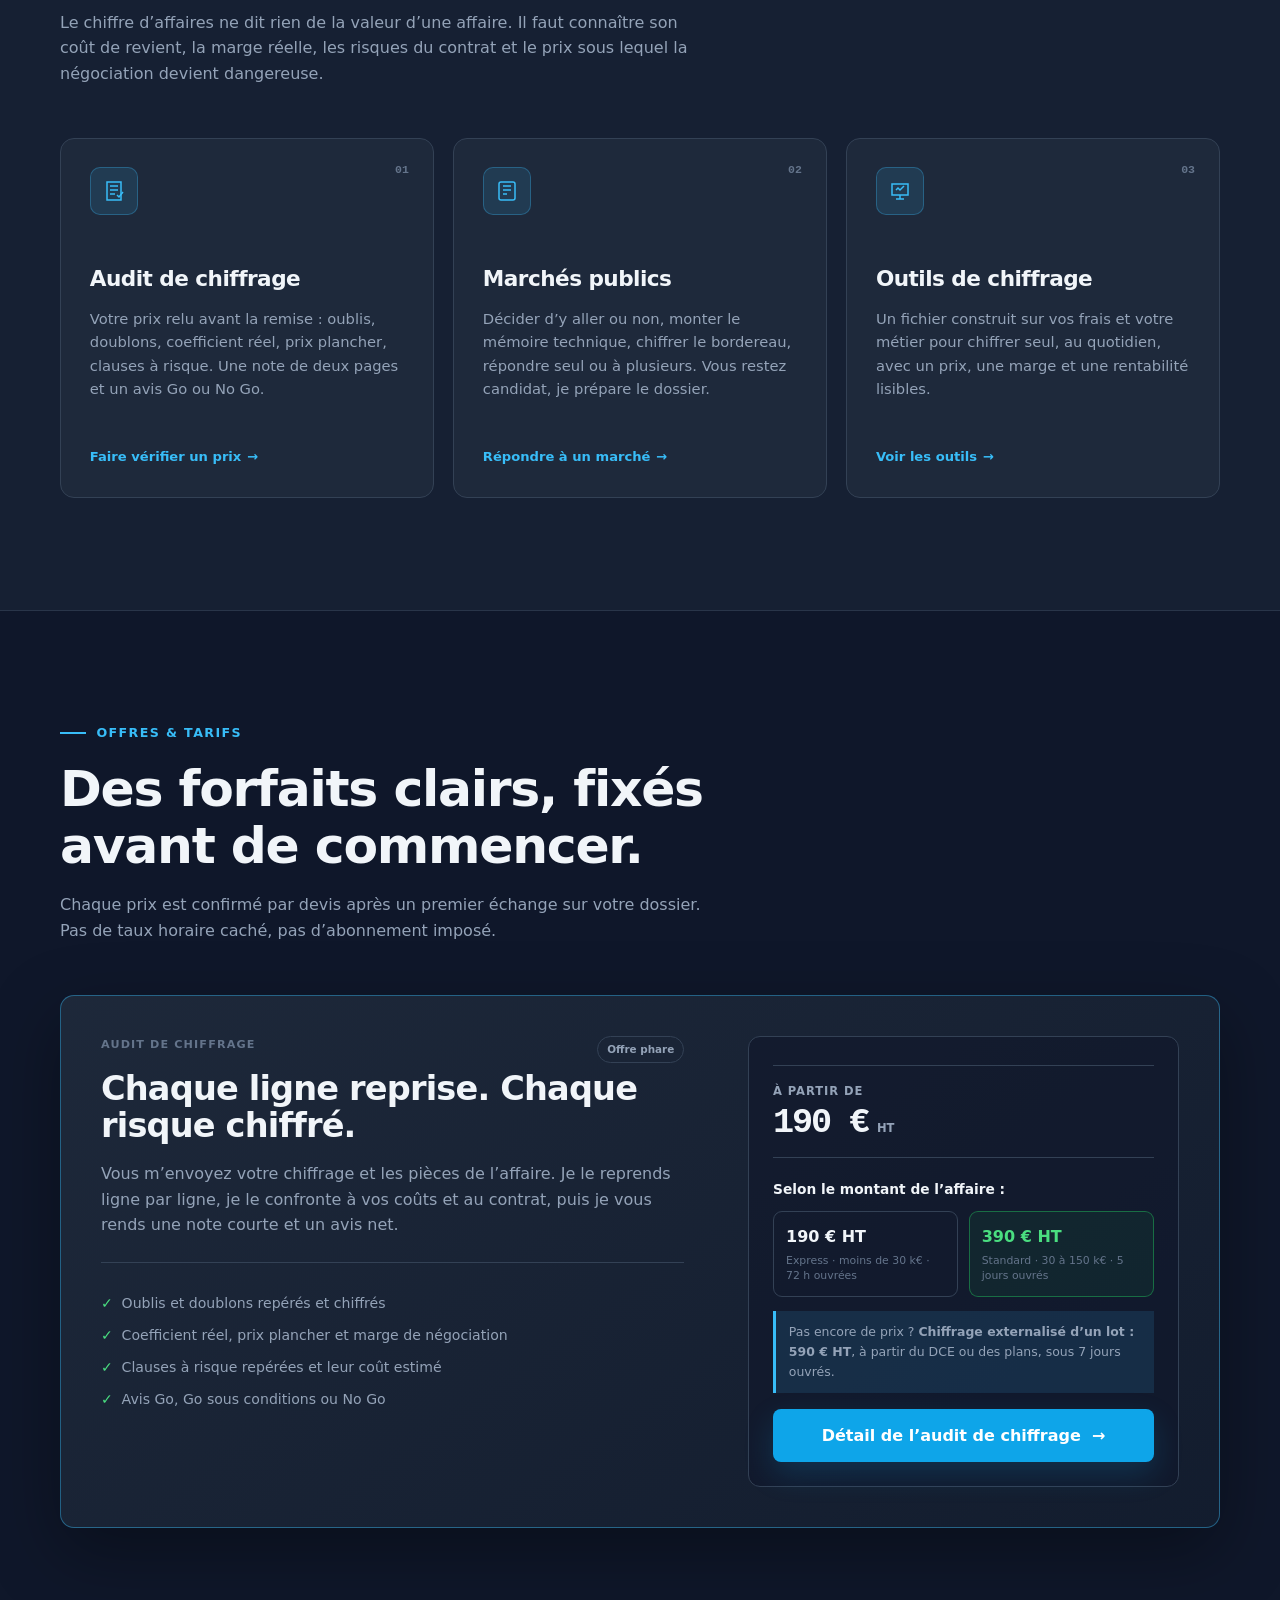
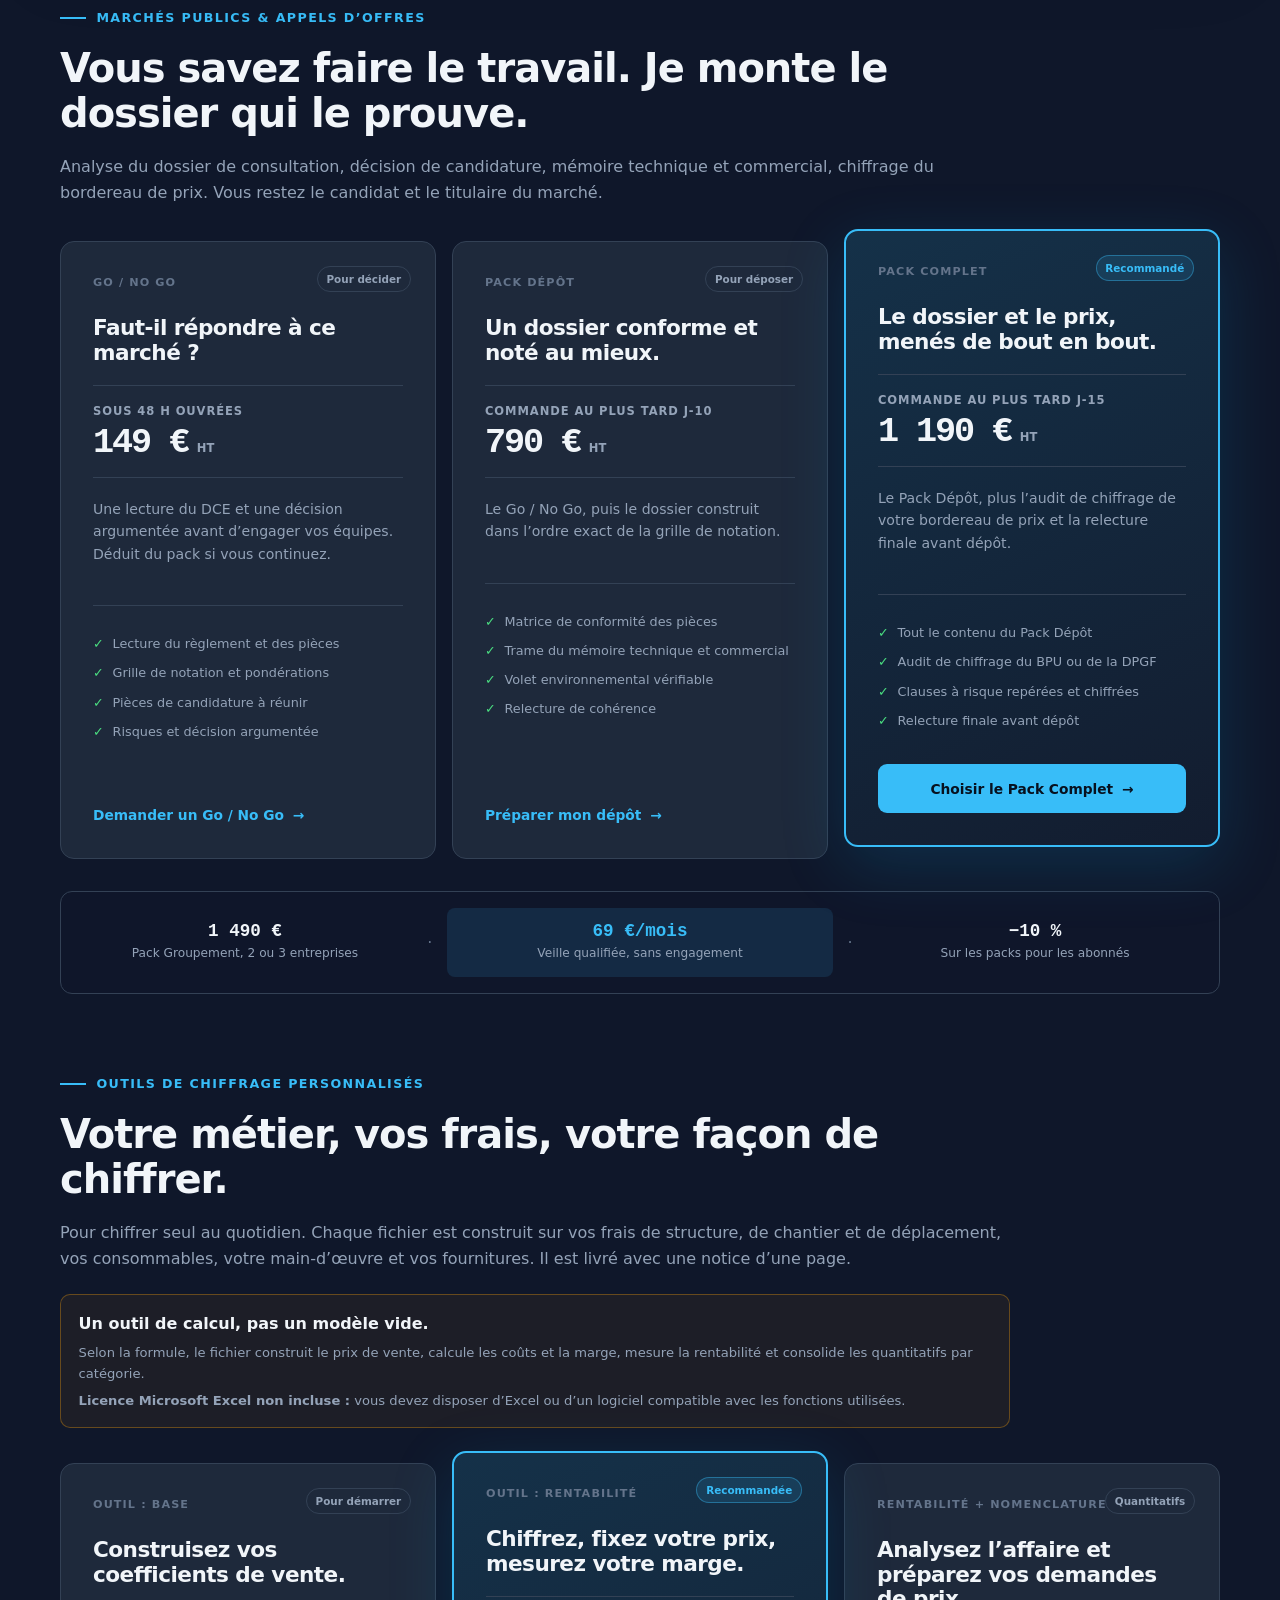
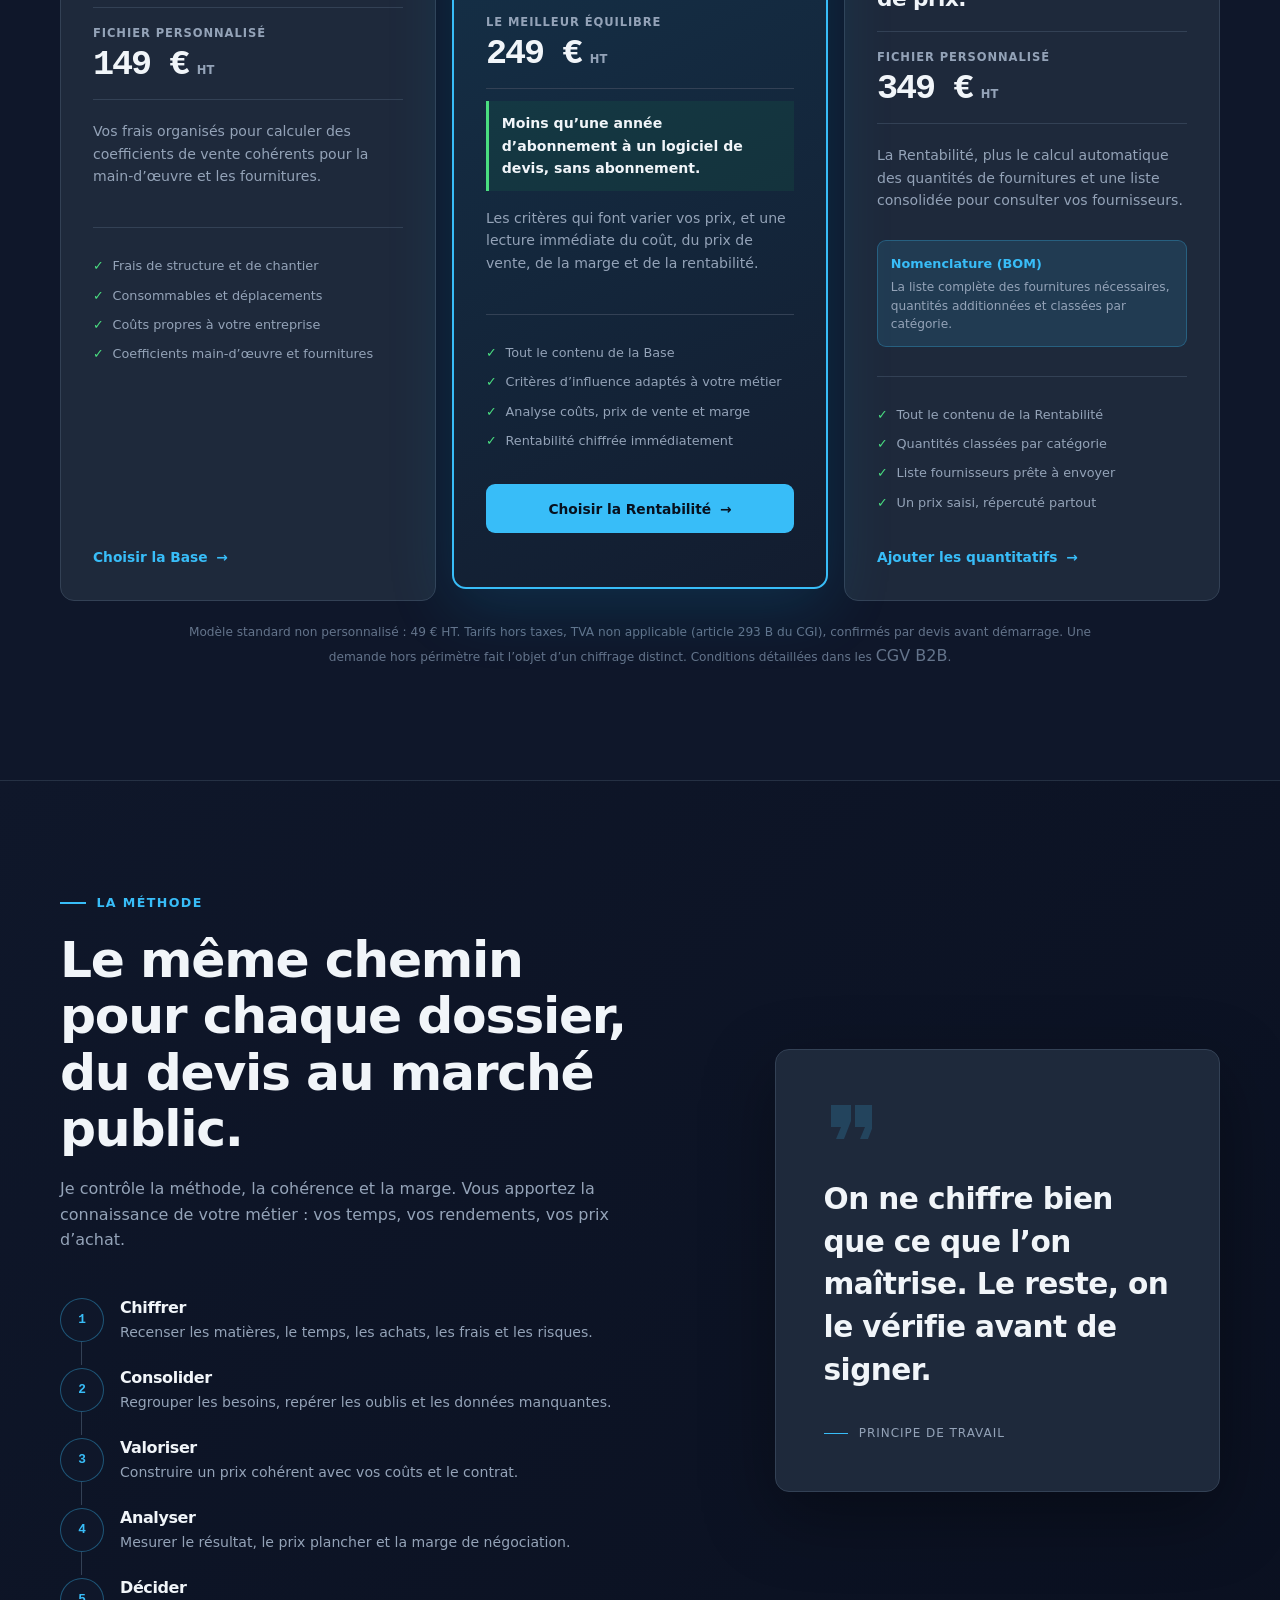
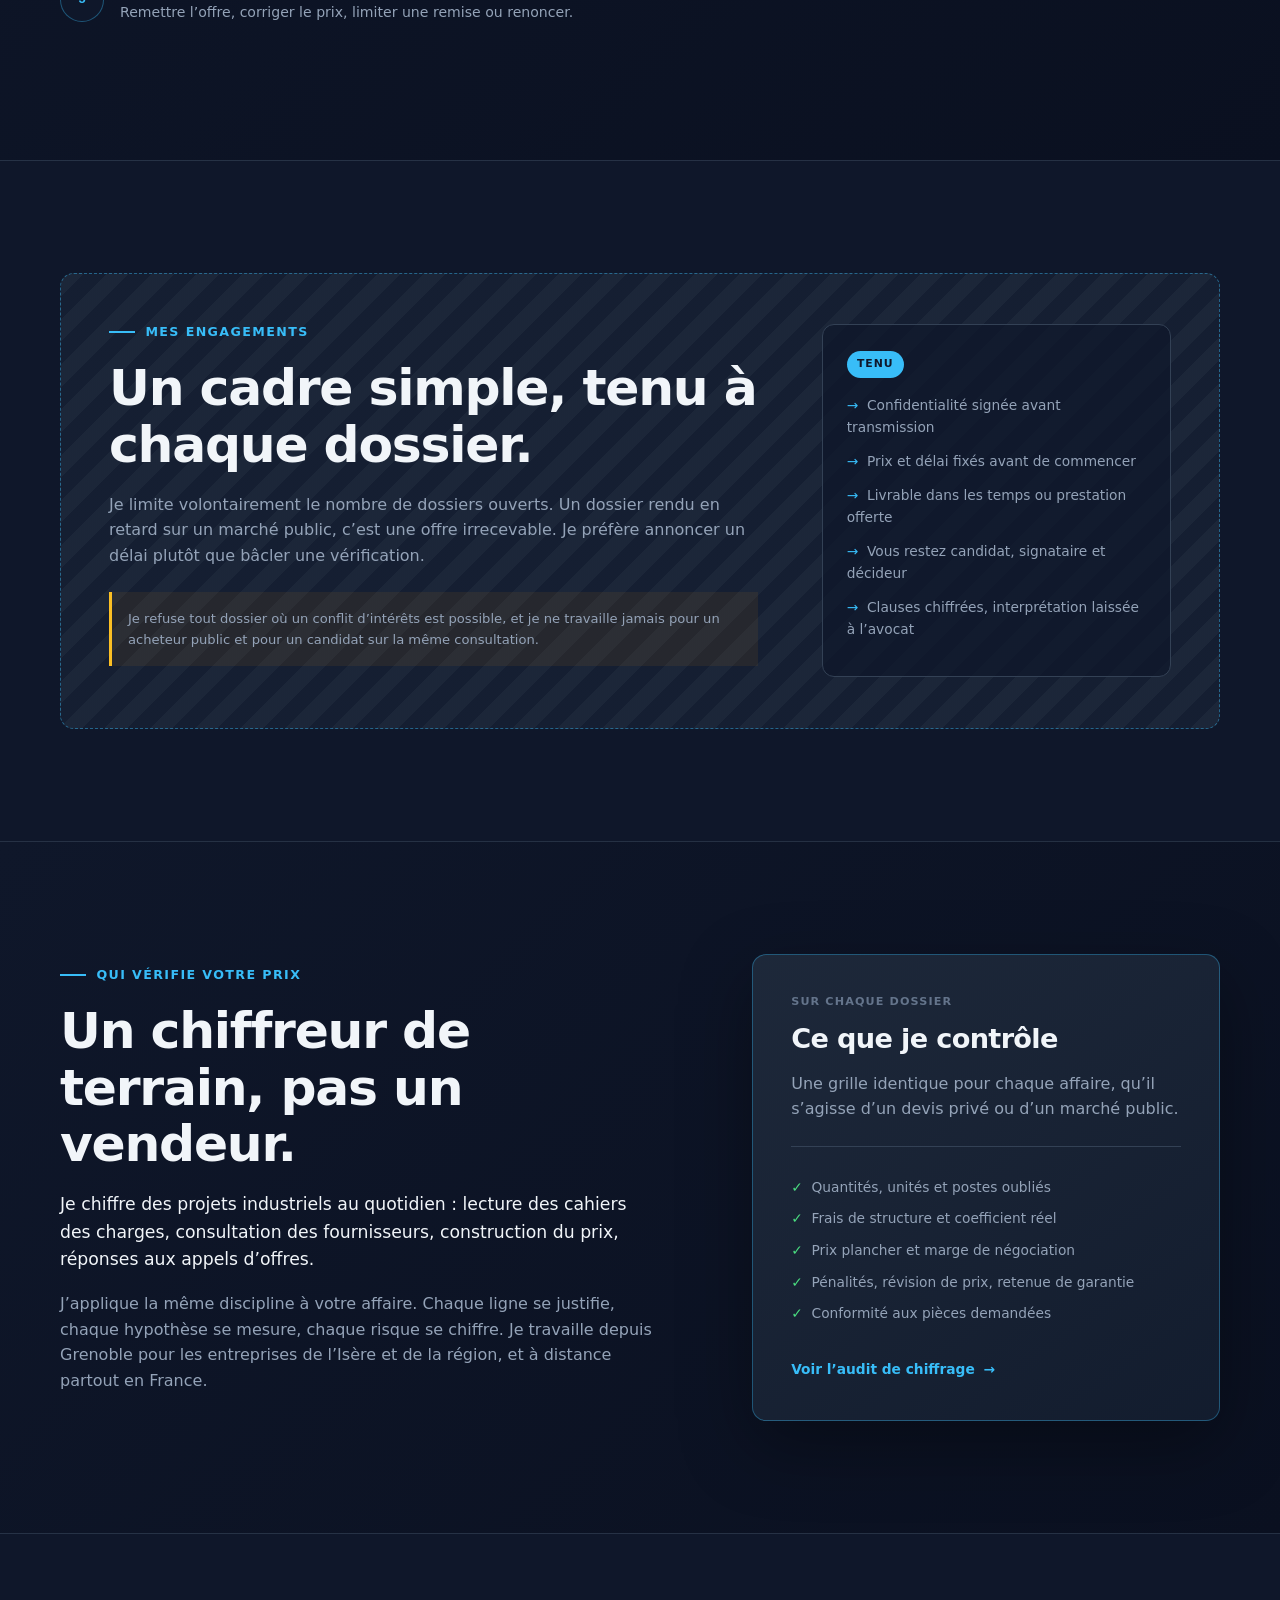
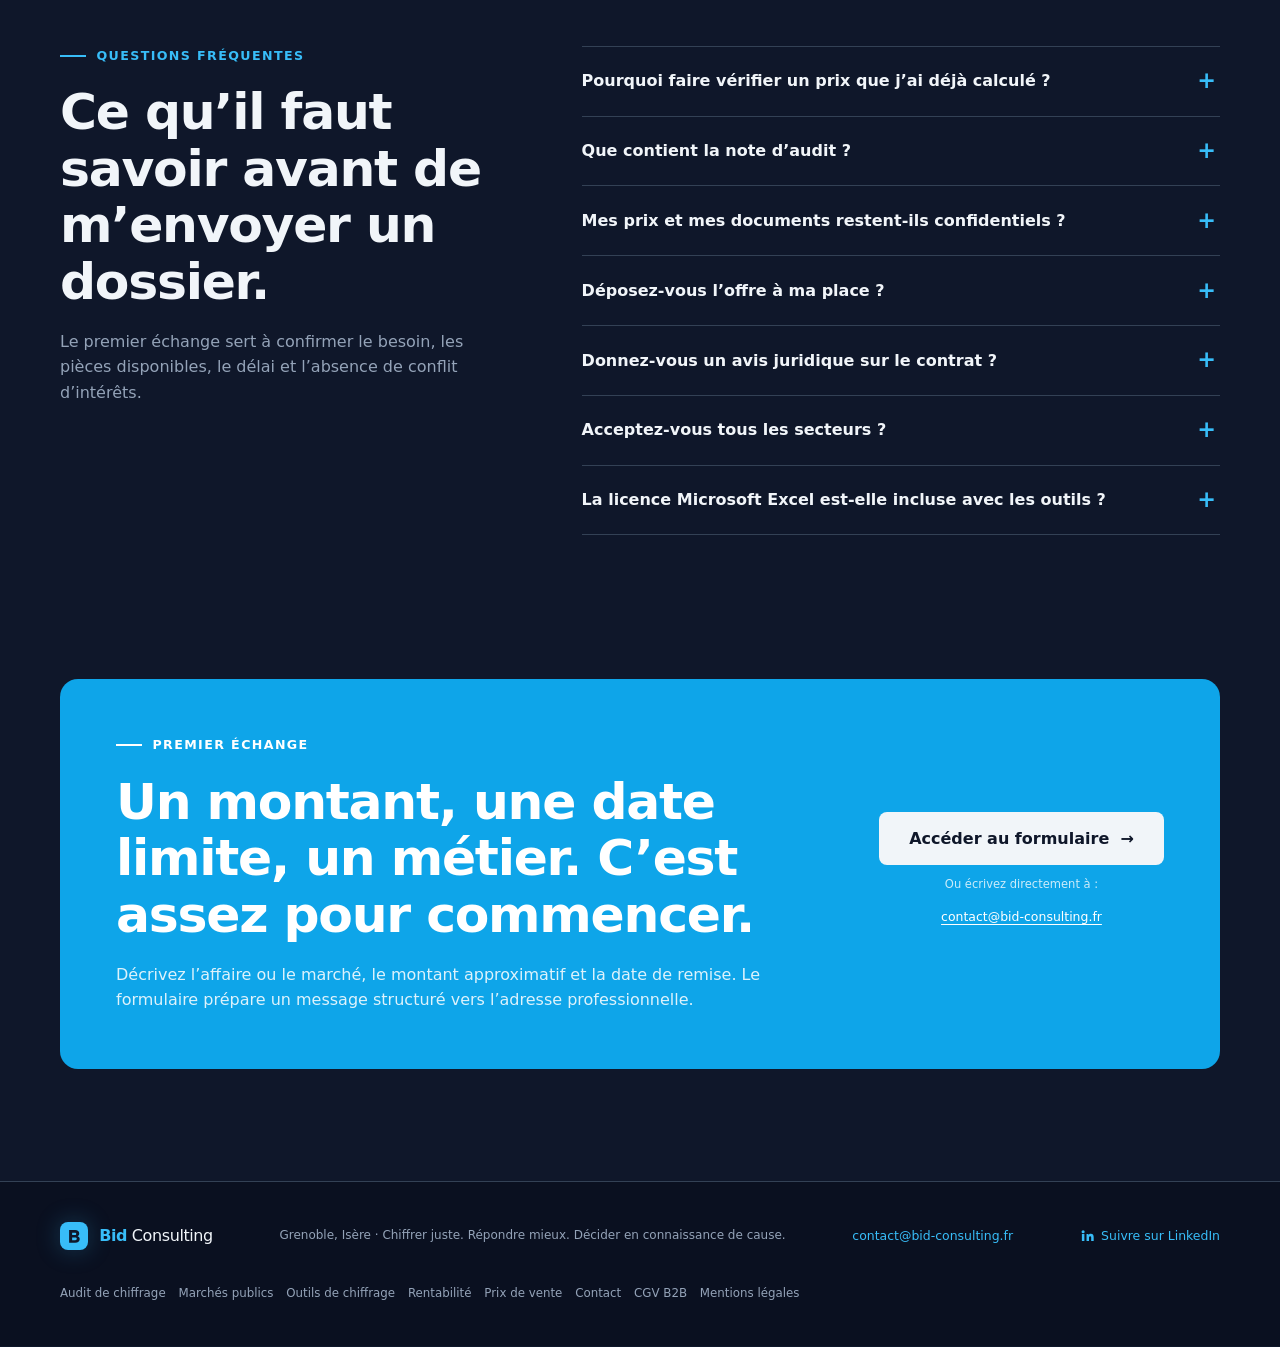
==== commit e4c7bb83: "Ajoute le lien vers la page LinkedIn Bid Consulting - Lien Suivre sur LinkedIn dans le pied de page " ====
--- a/index.html
+++ b/index.html
@@ -94,7 +94,10 @@
    ],
    "priceRange": "49 € - 1 490 € HT",
    "currenciesAccepted": "EUR",
-   "paymentAccepted": "Virement bancaire"
+   "paymentAccepted": "Virement bancaire",
+   "sameAs": [
+    "https://www.linkedin.com/company/bid-consulting-fr/"
+   ]
   },
   {
    "@type": "WebSite",
@@ -449,6 +452,6 @@
       <section id="contact" class="section contact"><div class="conteneur"><div class="contact__carte"><div><p class="eyebrow"><span></span> Premier échange</p><h2>Un montant, une date limite, un métier. C’est assez pour commencer.</h2><p>Décrivez l’affaire ou le marché, le montant approximatif et la date de remise. Le formulaire prépare un message structuré vers l’adresse professionnelle.</p></div><div class="contact__action"><a class="btn btn--clair" href="contact.html" data-goatcounter-click="conversion-contact-final">Accéder au formulaire <span>→</span></a><p>Ou écrivez directement à :</p><a class="contact__email" href="mailto:contact@bid-consulting.fr">contact@bid-consulting.fr</a></div></div></div></section>
     </main>
 
-    <footer class="pied"><div class="conteneur pied__inner"><a class="marque marque--footer" href="#accueil"><svg class="marque__logo" viewBox="0 0 48 48" aria-hidden="true"><path d="M11 8h16c7 0 11 3.8 11 9.3 0 3.3-1.7 5.9-4.5 7.3 3.7 1.2 5.8 4.1 5.8 7.6C39.3 38.7 34.6 42 27 42H11V8Zm8 7v6.5h7.4c2.3 0 3.7-1.1 3.7-3.2 0-2.2-1.4-3.3-3.9-3.3H19Zm0 13.2V35h8.3c2.7 0 4.1-1.1 4.1-3.4 0-2.2-1.5-3.4-4.3-3.4H19Z" /></svg><span><strong>Bid</strong> Consulting</span></a><p>Grenoble, Isère · Chiffrer juste. Répondre mieux. Décider en connaissance de cause.</p><a class="pied__email" href="mailto:contact@bid-consulting.fr">contact@bid-consulting.fr</a><nav class="pied__nav" aria-label="Navigation secondaire"><a href="audit-chiffrage.html">Audit de chiffrage</a><a href="marches-publics-tpe.html">Marchés publics</a><a href="outil-chiffrage-artisan.html">Outils de chiffrage</a><a href="analyse-rentabilite-chantier.html">Rentabilité</a><a href="calcul-prix-vente-artisan.html">Prix de vente</a><a href="contact.html">Contact</a><a href="documents/CGV_B2B_Bid_Consulting.pdf" target="_blank" rel="noopener">CGV B2B</a><a href="mentions-legales.html">Mentions légales</a></nav></div></footer>
+    <footer class="pied"><div class="conteneur pied__inner"><a class="marque marque--footer" href="#accueil"><svg class="marque__logo" viewBox="0 0 48 48" aria-hidden="true"><path d="M11 8h16c7 0 11 3.8 11 9.3 0 3.3-1.7 5.9-4.5 7.3 3.7 1.2 5.8 4.1 5.8 7.6C39.3 38.7 34.6 42 27 42H11V8Zm8 7v6.5h7.4c2.3 0 3.7-1.1 3.7-3.2 0-2.2-1.4-3.3-3.9-3.3H19Zm0 13.2V35h8.3c2.7 0 4.1-1.1 4.1-3.4 0-2.2-1.5-3.4-4.3-3.4H19Z" /></svg><span><strong>Bid</strong> Consulting</span></a><p>Grenoble, Isère · Chiffrer juste. Répondre mieux. Décider en connaissance de cause.</p><a class="pied__email" href="mailto:contact@bid-consulting.fr">contact@bid-consulting.fr</a><a class="pied__linkedin" href="https://www.linkedin.com/company/bid-consulting-fr/" target="_blank" rel="noopener" aria-label="Bid Consulting sur LinkedIn"><svg viewBox="0 0 24 24" aria-hidden="true"><path d="M4.98 3.5a2.5 2.5 0 1 1 0 5 2.5 2.5 0 0 1 0-5ZM3 9.75h4v11H3v-11Zm6.5 0h3.8v1.5h.06c.53-1 1.83-2.05 3.77-2.05 4.03 0 4.77 2.65 4.77 6.1v5.45h-4v-4.83c0-1.15-.02-2.63-1.6-2.63-1.6 0-1.85 1.25-1.85 2.55v4.91h-4v-11Z"/></svg>Suivre sur LinkedIn</a><nav class="pied__nav" aria-label="Navigation secondaire"><a href="audit-chiffrage.html">Audit de chiffrage</a><a href="marches-publics-tpe.html">Marchés publics</a><a href="outil-chiffrage-artisan.html">Outils de chiffrage</a><a href="analyse-rentabilite-chantier.html">Rentabilité</a><a href="calcul-prix-vente-artisan.html">Prix de vente</a><a href="contact.html">Contact</a><a href="documents/CGV_B2B_Bid_Consulting.pdf" target="_blank" rel="noopener">CGV B2B</a><a href="mentions-legales.html">Mentions légales</a></nav></div></footer>
   </body>
 </html>
--- a/assets/css/main.css
+++ b/assets/css/main.css
@@ -391,3 +391,8 @@
 .bandeau--devise .bandeau__inner { min-height: 84px; }
 .bandeau--devise p { color: var(--encre); font-size: .95rem; letter-spacing: .09em; }
 .bandeau--devise .bandeau__accent { color: var(--bleu); }
+
+/* Lien LinkedIn du pied de page */
+.pied__linkedin { display: inline-flex; align-items: center; gap: .4rem; color: var(--bleu); font-size: .78rem; }
+.pied__linkedin svg { width: 15px; height: 15px; fill: currentColor; }
+.pied__linkedin:hover { text-decoration: underline; }
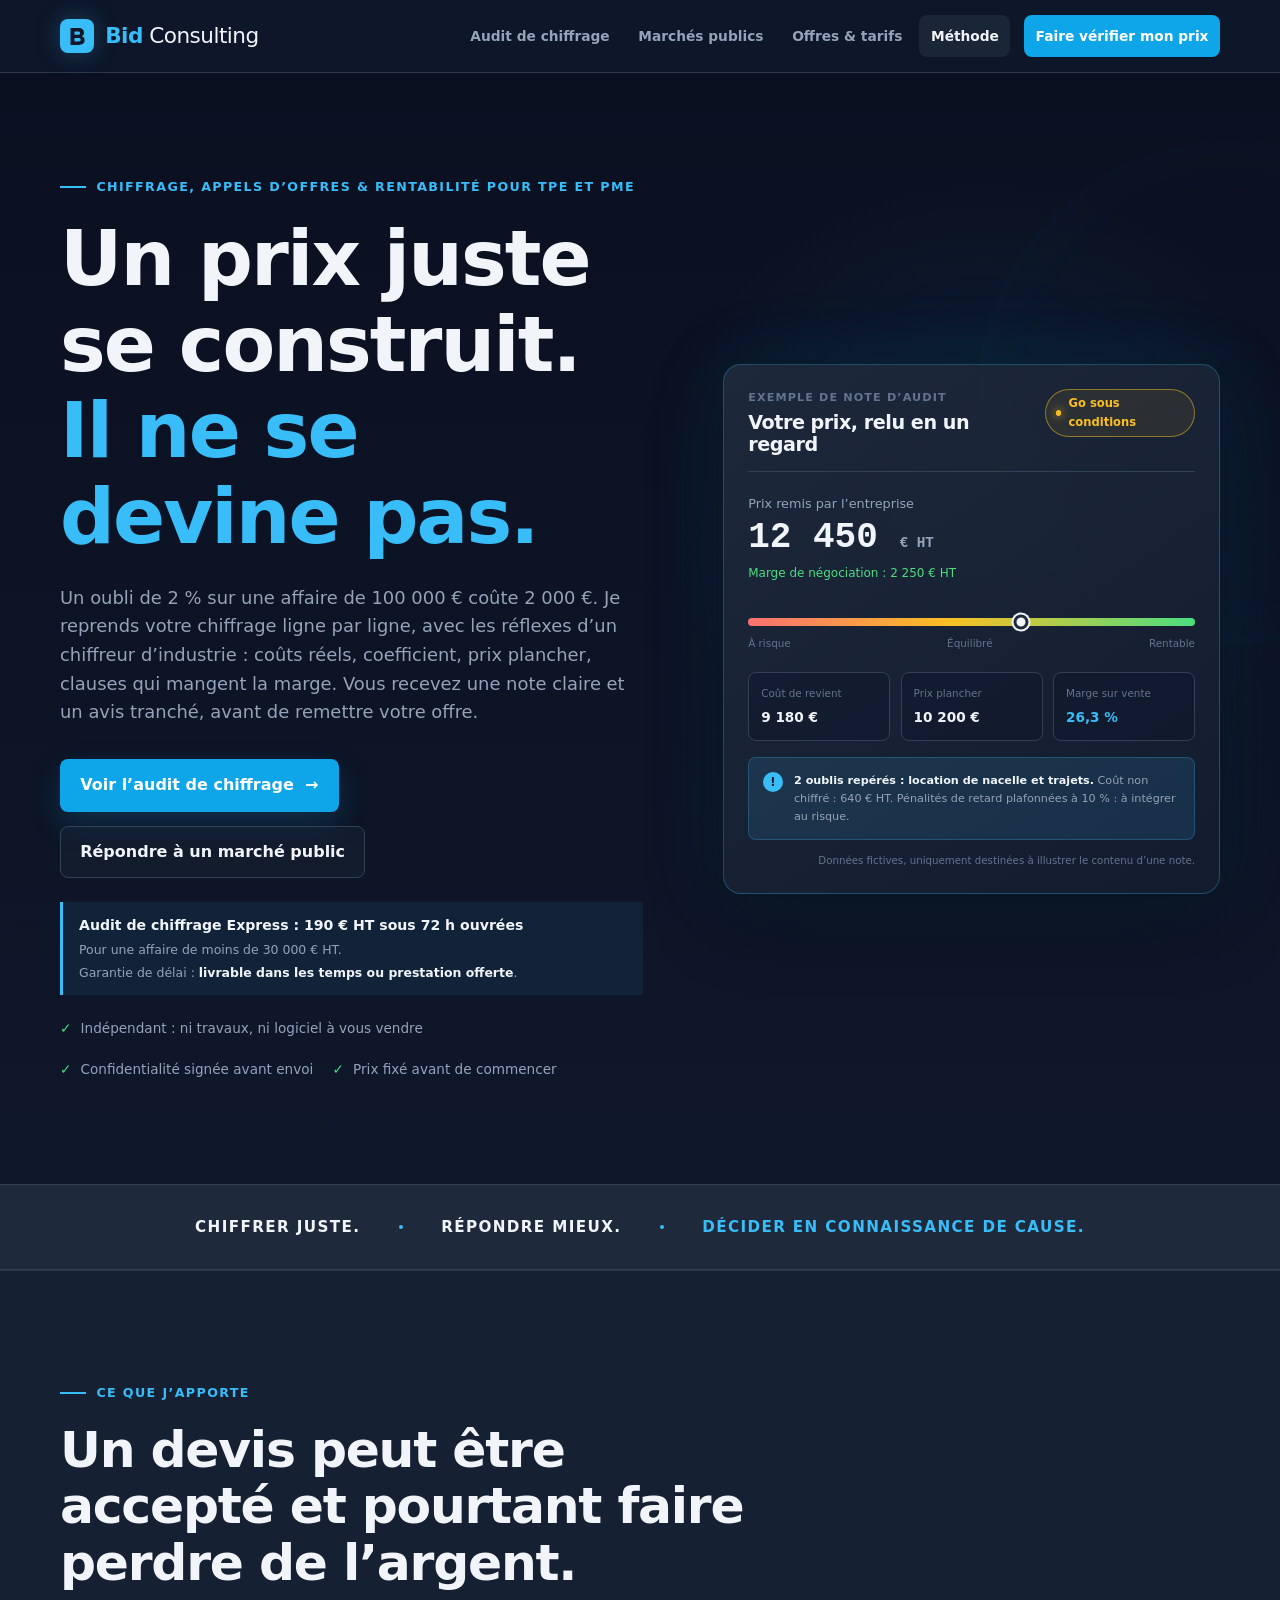
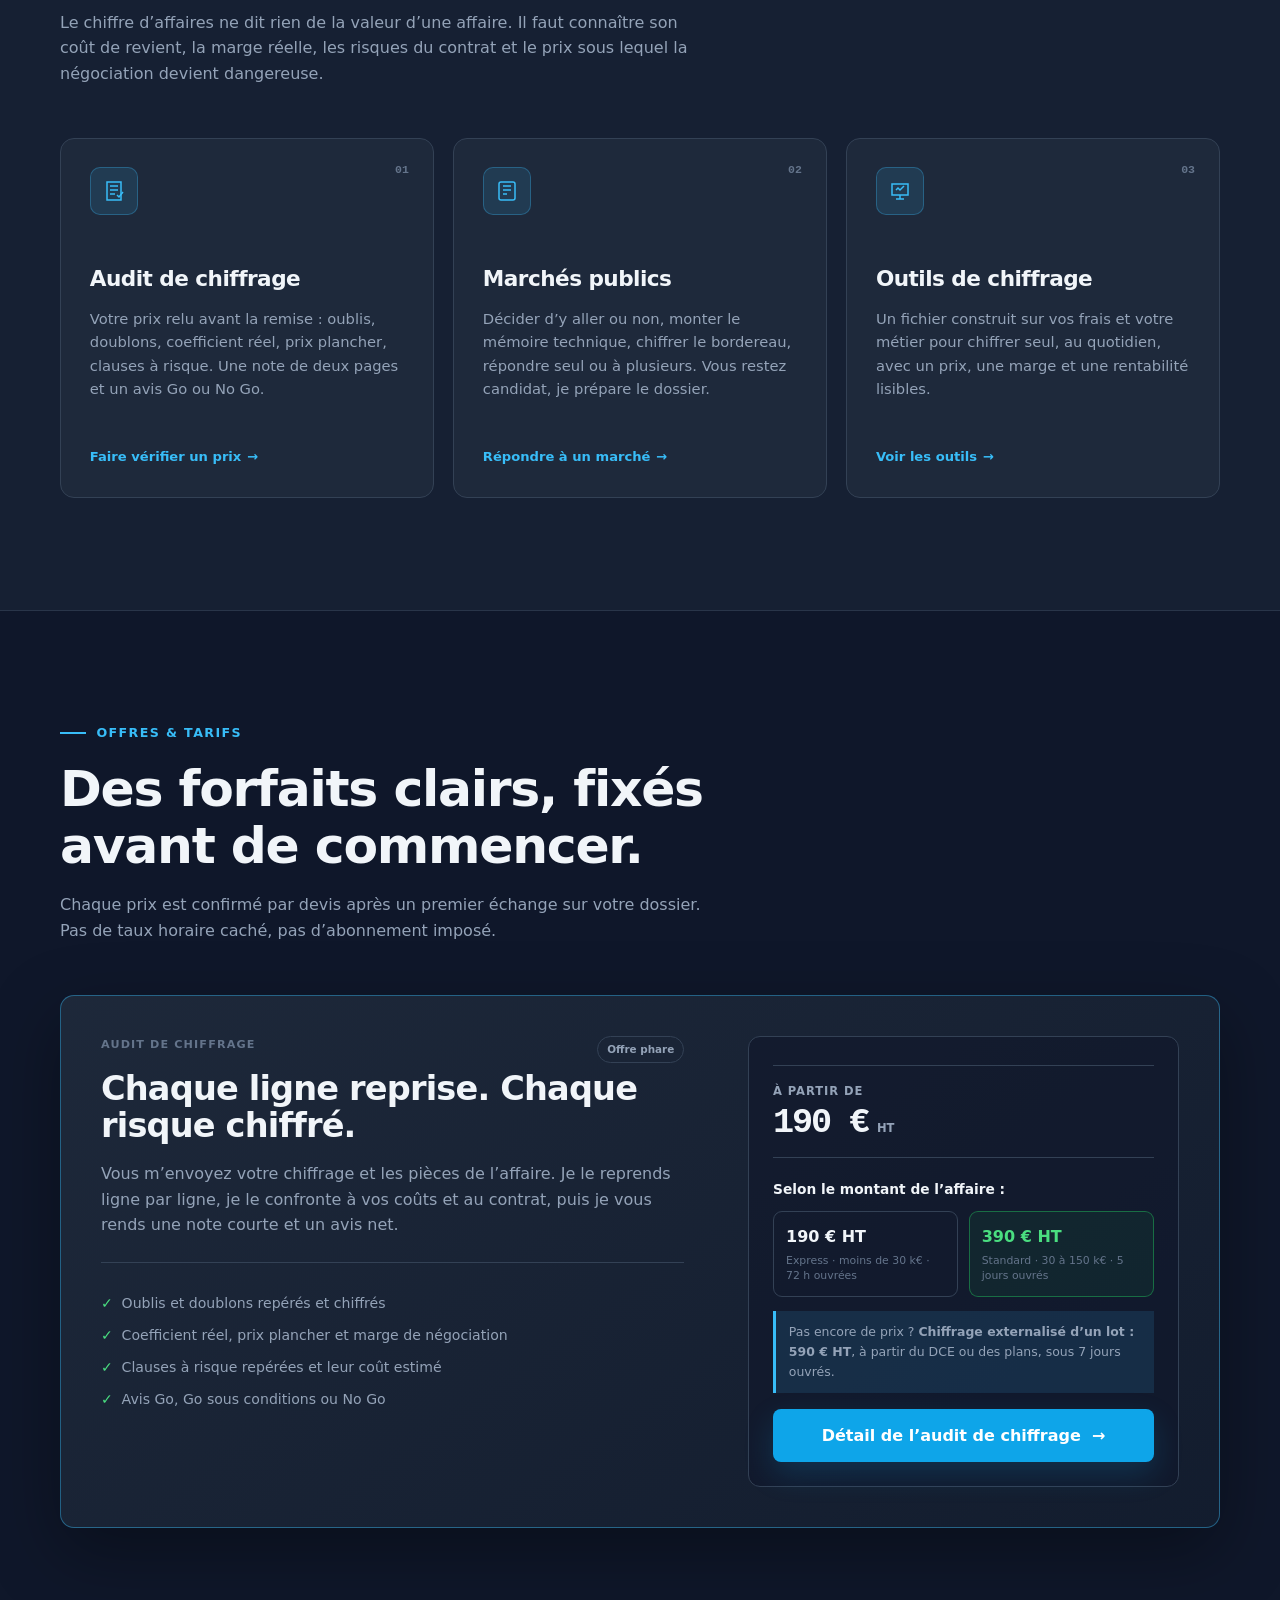
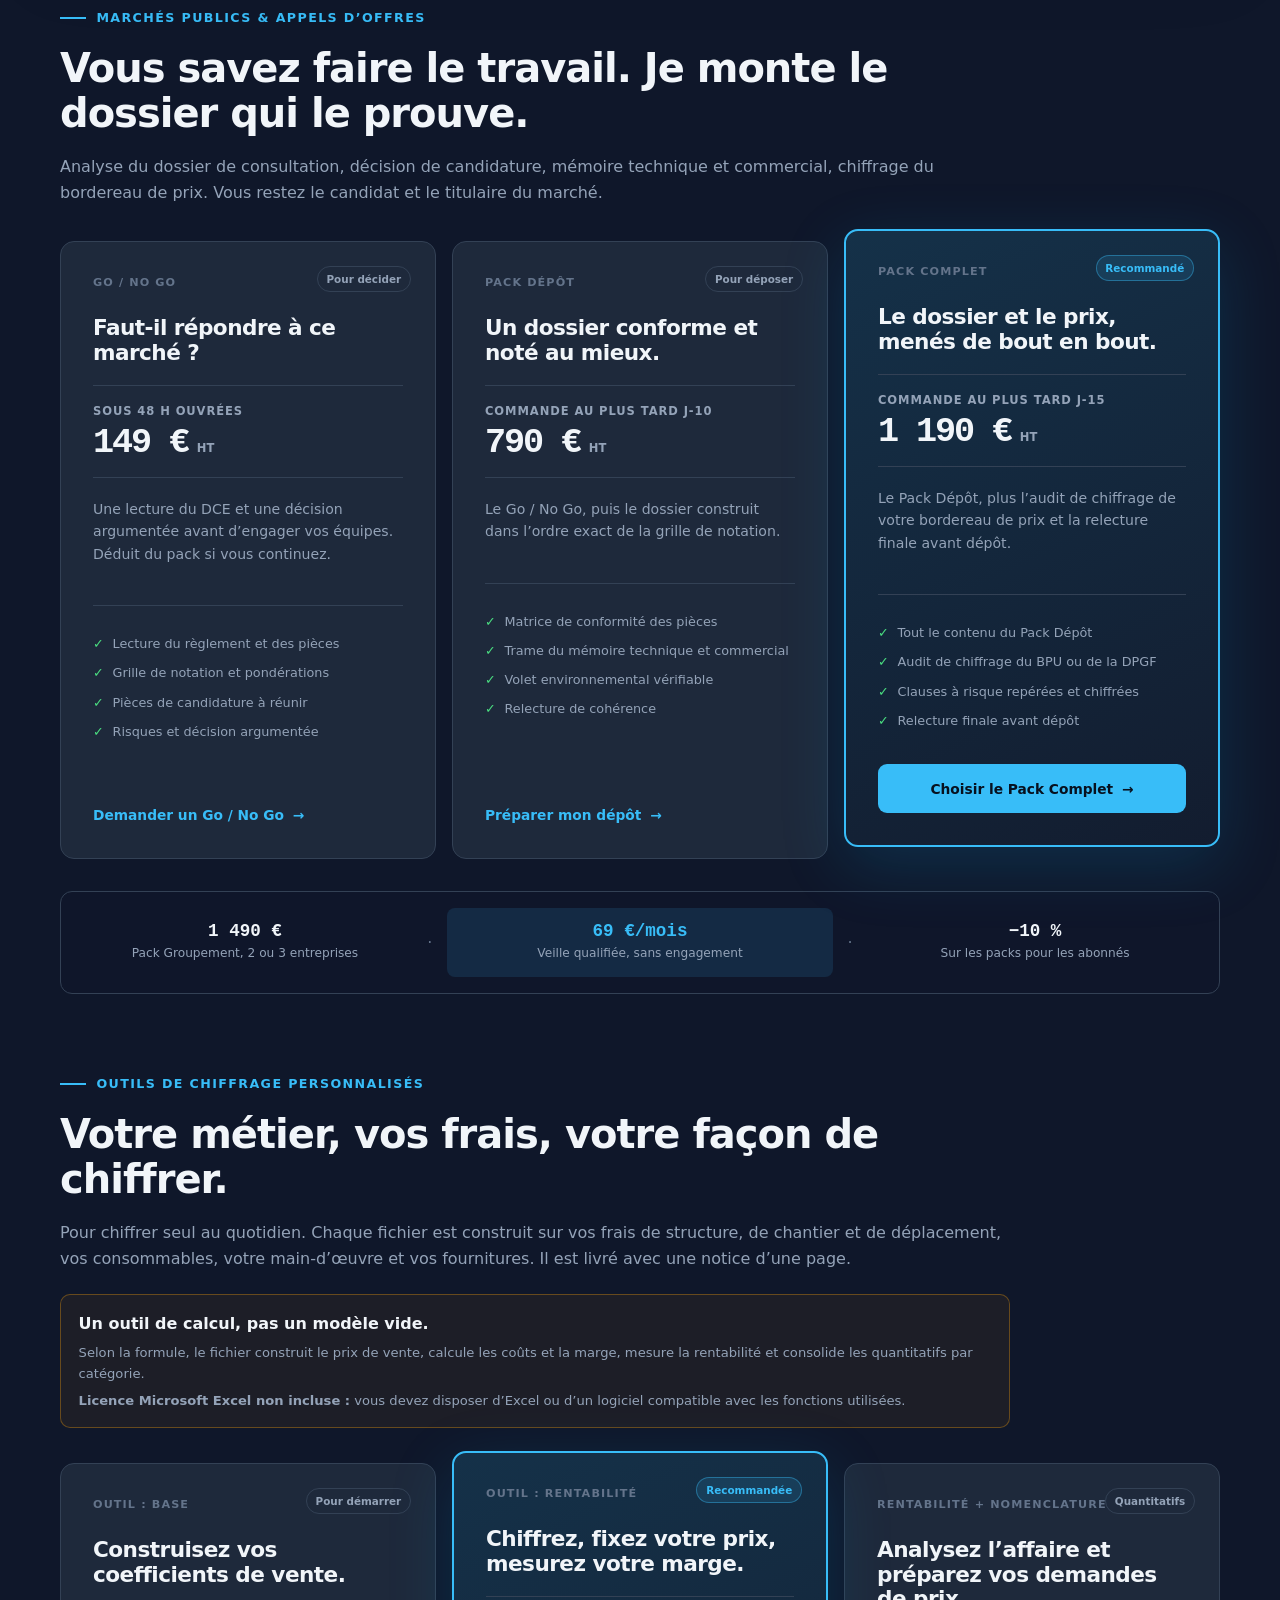
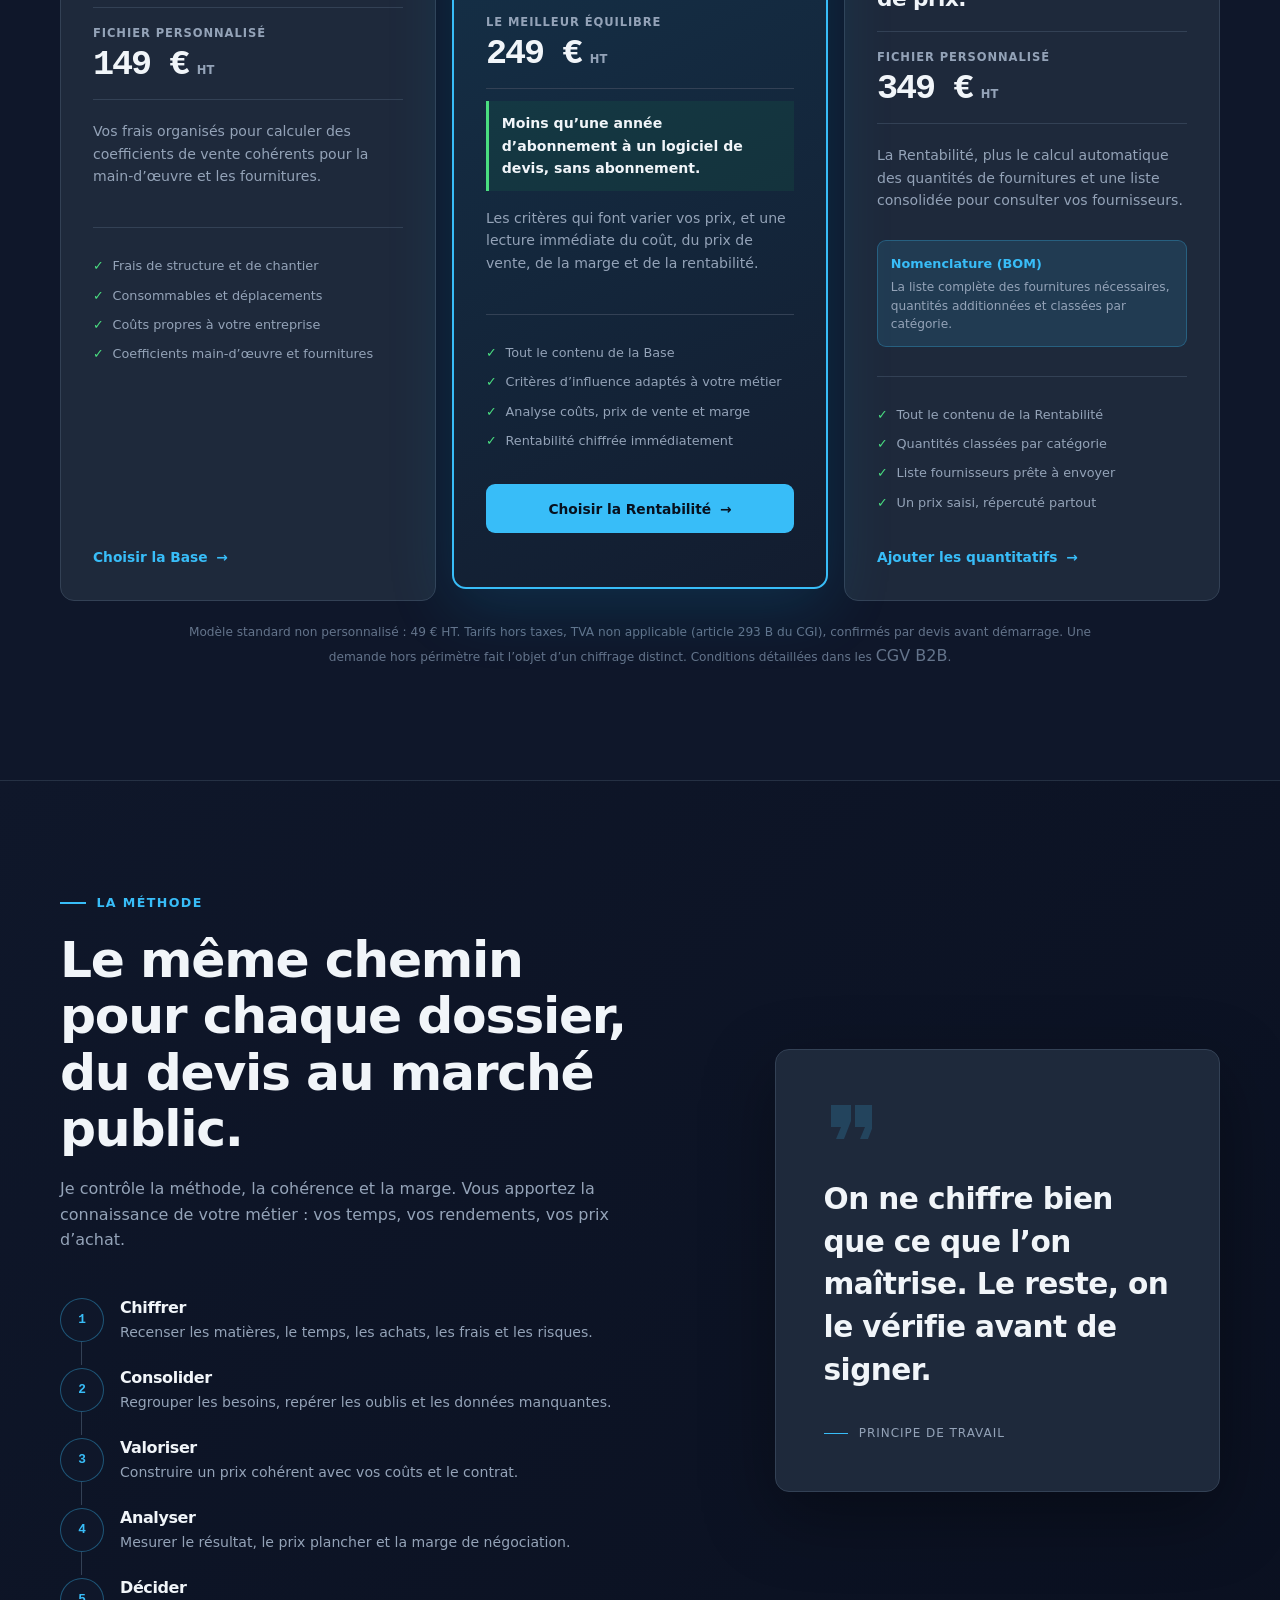
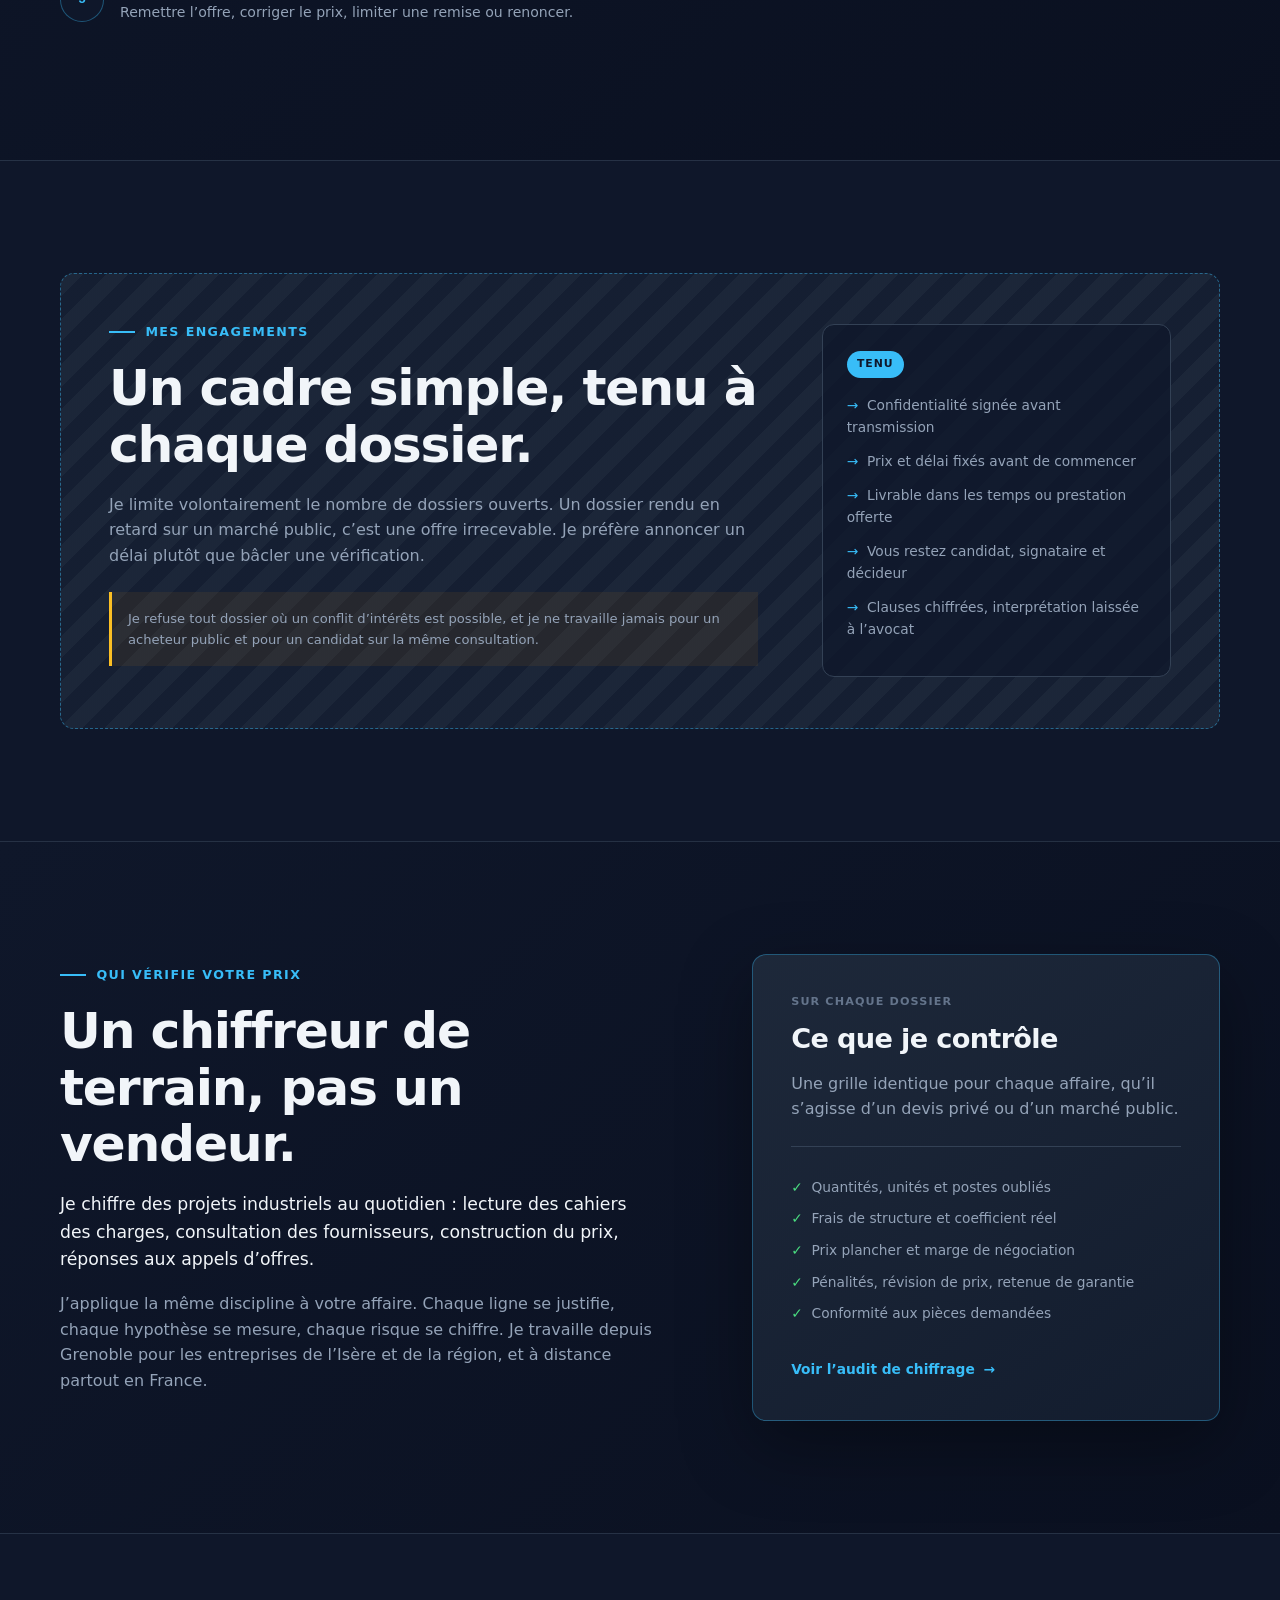
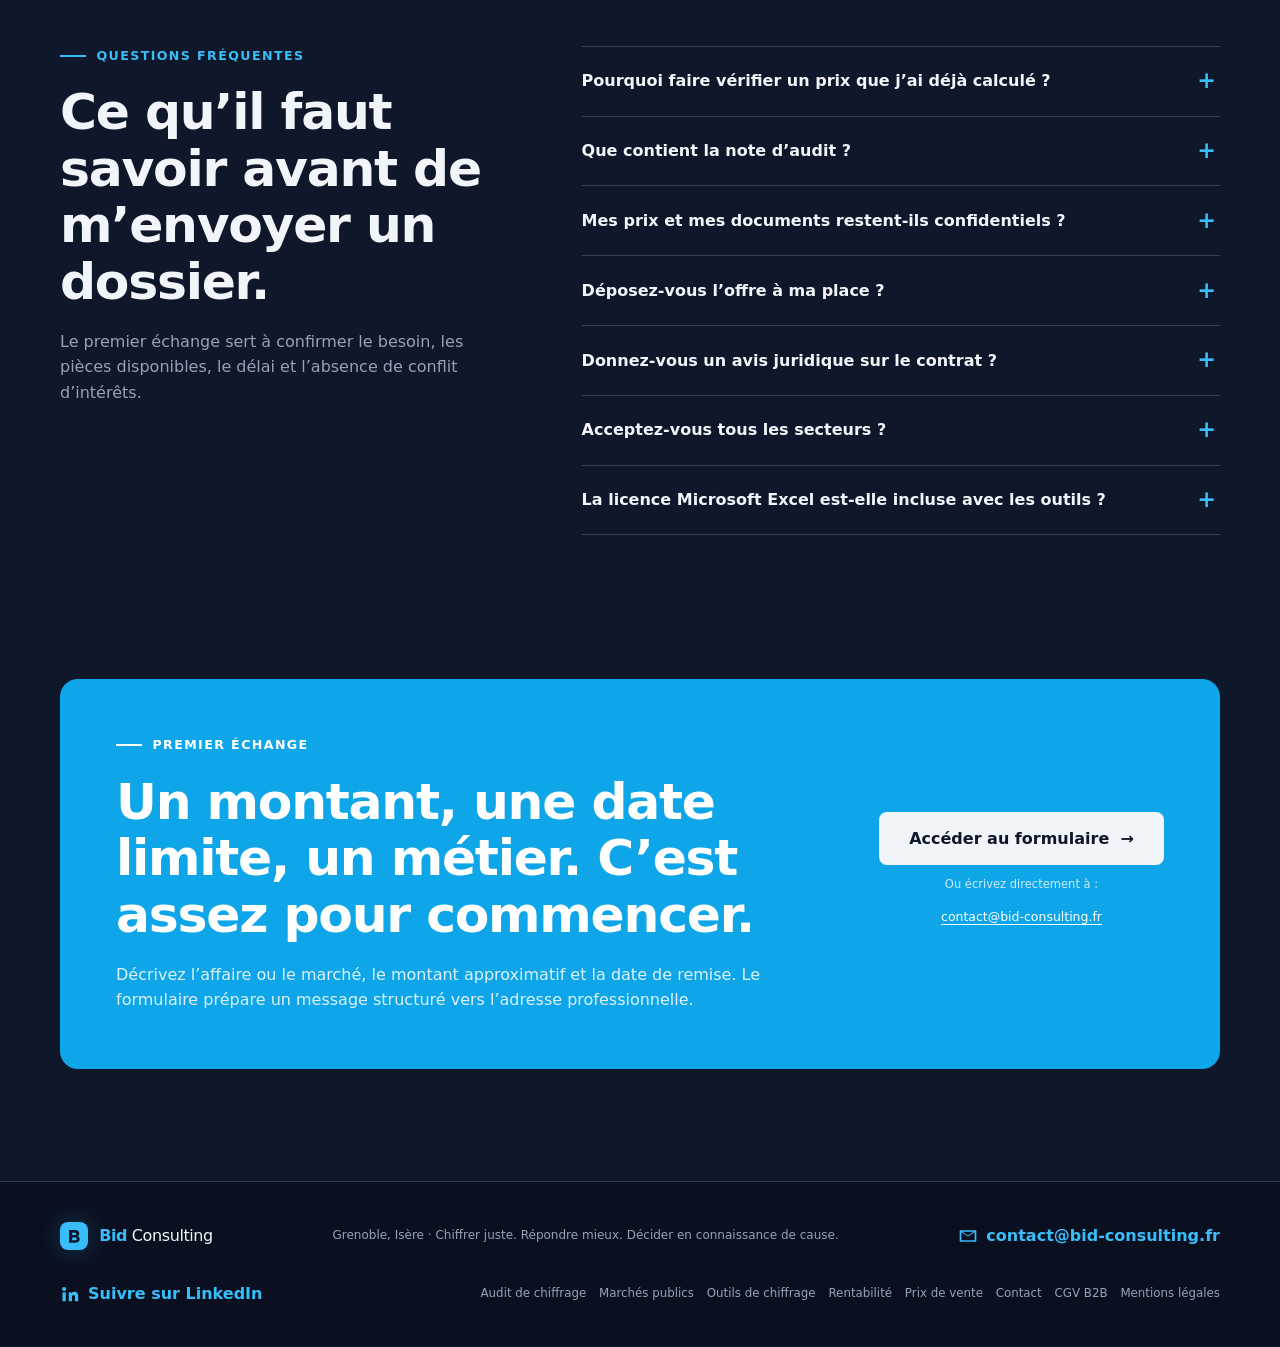
==== commit 0885d727: "Met en avant le mail et LinkedIn dans le pied de page Co-Authored-By: Claude Opus 5.5 <noreply@anthr" ====
--- a/index.html
+++ b/index.html
@@ -452,6 +452,6 @@
       <section id="contact" class="section contact"><div class="conteneur"><div class="contact__carte"><div><p class="eyebrow"><span></span> Premier échange</p><h2>Un montant, une date limite, un métier. C’est assez pour commencer.</h2><p>Décrivez l’affaire ou le marché, le montant approximatif et la date de remise. Le formulaire prépare un message structuré vers l’adresse professionnelle.</p></div><div class="contact__action"><a class="btn btn--clair" href="contact.html" data-goatcounter-click="conversion-contact-final">Accéder au formulaire <span>→</span></a><p>Ou écrivez directement à :</p><a class="contact__email" href="mailto:contact@bid-consulting.fr">contact@bid-consulting.fr</a></div></div></div></section>
     </main>
 
-    <footer class="pied"><div class="conteneur pied__inner"><a class="marque marque--footer" href="#accueil"><svg class="marque__logo" viewBox="0 0 48 48" aria-hidden="true"><path d="M11 8h16c7 0 11 3.8 11 9.3 0 3.3-1.7 5.9-4.5 7.3 3.7 1.2 5.8 4.1 5.8 7.6C39.3 38.7 34.6 42 27 42H11V8Zm8 7v6.5h7.4c2.3 0 3.7-1.1 3.7-3.2 0-2.2-1.4-3.3-3.9-3.3H19Zm0 13.2V35h8.3c2.7 0 4.1-1.1 4.1-3.4 0-2.2-1.5-3.4-4.3-3.4H19Z" /></svg><span><strong>Bid</strong> Consulting</span></a><p>Grenoble, Isère · Chiffrer juste. Répondre mieux. Décider en connaissance de cause.</p><a class="pied__email" href="mailto:contact@bid-consulting.fr">contact@bid-consulting.fr</a><a class="pied__linkedin" href="https://www.linkedin.com/company/bid-consulting-fr/" target="_blank" rel="noopener" aria-label="Bid Consulting sur LinkedIn"><svg viewBox="0 0 24 24" aria-hidden="true"><path d="M4.98 3.5a2.5 2.5 0 1 1 0 5 2.5 2.5 0 0 1 0-5ZM3 9.75h4v11H3v-11Zm6.5 0h3.8v1.5h.06c.53-1 1.83-2.05 3.77-2.05 4.03 0 4.77 2.65 4.77 6.1v5.45h-4v-4.83c0-1.15-.02-2.63-1.6-2.63-1.6 0-1.85 1.25-1.85 2.55v4.91h-4v-11Z"/></svg>Suivre sur LinkedIn</a><nav class="pied__nav" aria-label="Navigation secondaire"><a href="audit-chiffrage.html">Audit de chiffrage</a><a href="marches-publics-tpe.html">Marchés publics</a><a href="outil-chiffrage-artisan.html">Outils de chiffrage</a><a href="analyse-rentabilite-chantier.html">Rentabilité</a><a href="calcul-prix-vente-artisan.html">Prix de vente</a><a href="contact.html">Contact</a><a href="documents/CGV_B2B_Bid_Consulting.pdf" target="_blank" rel="noopener">CGV B2B</a><a href="mentions-legales.html">Mentions légales</a></nav></div></footer>
+    <footer class="pied"><div class="conteneur pied__inner"><a class="marque marque--footer" href="#accueil"><svg class="marque__logo" viewBox="0 0 48 48" aria-hidden="true"><path d="M11 8h16c7 0 11 3.8 11 9.3 0 3.3-1.7 5.9-4.5 7.3 3.7 1.2 5.8 4.1 5.8 7.6C39.3 38.7 34.6 42 27 42H11V8Zm8 7v6.5h7.4c2.3 0 3.7-1.1 3.7-3.2 0-2.2-1.4-3.3-3.9-3.3H19Zm0 13.2V35h8.3c2.7 0 4.1-1.1 4.1-3.4 0-2.2-1.5-3.4-4.3-3.4H19Z" /></svg><span><strong>Bid</strong> Consulting</span></a><p>Grenoble, Isère · Chiffrer juste. Répondre mieux. Décider en connaissance de cause.</p><a class="pied__email" href="mailto:contact@bid-consulting.fr"><svg viewBox="0 0 24 24" aria-hidden="true"><path d="M3 5h18a1 1 0 0 1 1 1v12a1 1 0 0 1-1 1H3a1 1 0 0 1-1-1V6a1 1 0 0 1 1-1Zm1 2.4V17h16V7.4l-8 5.3-8-5.3ZM5.2 7 12 11.5 18.8 7H5.2Z"/></svg>contact@bid-consulting.fr</a><a class="pied__linkedin" href="https://www.linkedin.com/company/bid-consulting-fr/" target="_blank" rel="noopener" aria-label="Bid Consulting sur LinkedIn"><svg viewBox="0 0 24 24" aria-hidden="true"><path d="M4.98 3.5a2.5 2.5 0 1 1 0 5 2.5 2.5 0 0 1 0-5ZM3 9.75h4v11H3v-11Zm6.5 0h3.8v1.5h.06c.53-1 1.83-2.05 3.77-2.05 4.03 0 4.77 2.65 4.77 6.1v5.45h-4v-4.83c0-1.15-.02-2.63-1.6-2.63-1.6 0-1.85 1.25-1.85 2.55v4.91h-4v-11Z"/></svg>Suivre sur LinkedIn</a><nav class="pied__nav" aria-label="Navigation secondaire"><a href="audit-chiffrage.html">Audit de chiffrage</a><a href="marches-publics-tpe.html">Marchés publics</a><a href="outil-chiffrage-artisan.html">Outils de chiffrage</a><a href="analyse-rentabilite-chantier.html">Rentabilité</a><a href="calcul-prix-vente-artisan.html">Prix de vente</a><a href="contact.html">Contact</a><a href="documents/CGV_B2B_Bid_Consulting.pdf" target="_blank" rel="noopener">CGV B2B</a><a href="mentions-legales.html">Mentions légales</a></nav></div></footer>
   </body>
 </html>
--- a/assets/css/main.css
+++ b/assets/css/main.css
@@ -396,3 +396,8 @@
 .pied__linkedin { display: inline-flex; align-items: center; gap: .4rem; color: var(--bleu); font-size: .78rem; }
 .pied__linkedin svg { width: 15px; height: 15px; fill: currentColor; }
 .pied__linkedin:hover { text-decoration: underline; }
+
+/* Contacts du pied de page mis en avant */
+.pied__email, .pied__linkedin { display: inline-flex; align-items: center; gap: .5rem; color: var(--bleu); font-size: 1rem; font-weight: 600; }
+.pied__email svg, .pied__linkedin svg { width: 20px; height: 20px; fill: currentColor; flex: 0 0 auto; }
+.pied__email:hover, .pied__linkedin:hover { color: #fff; text-decoration: none; }
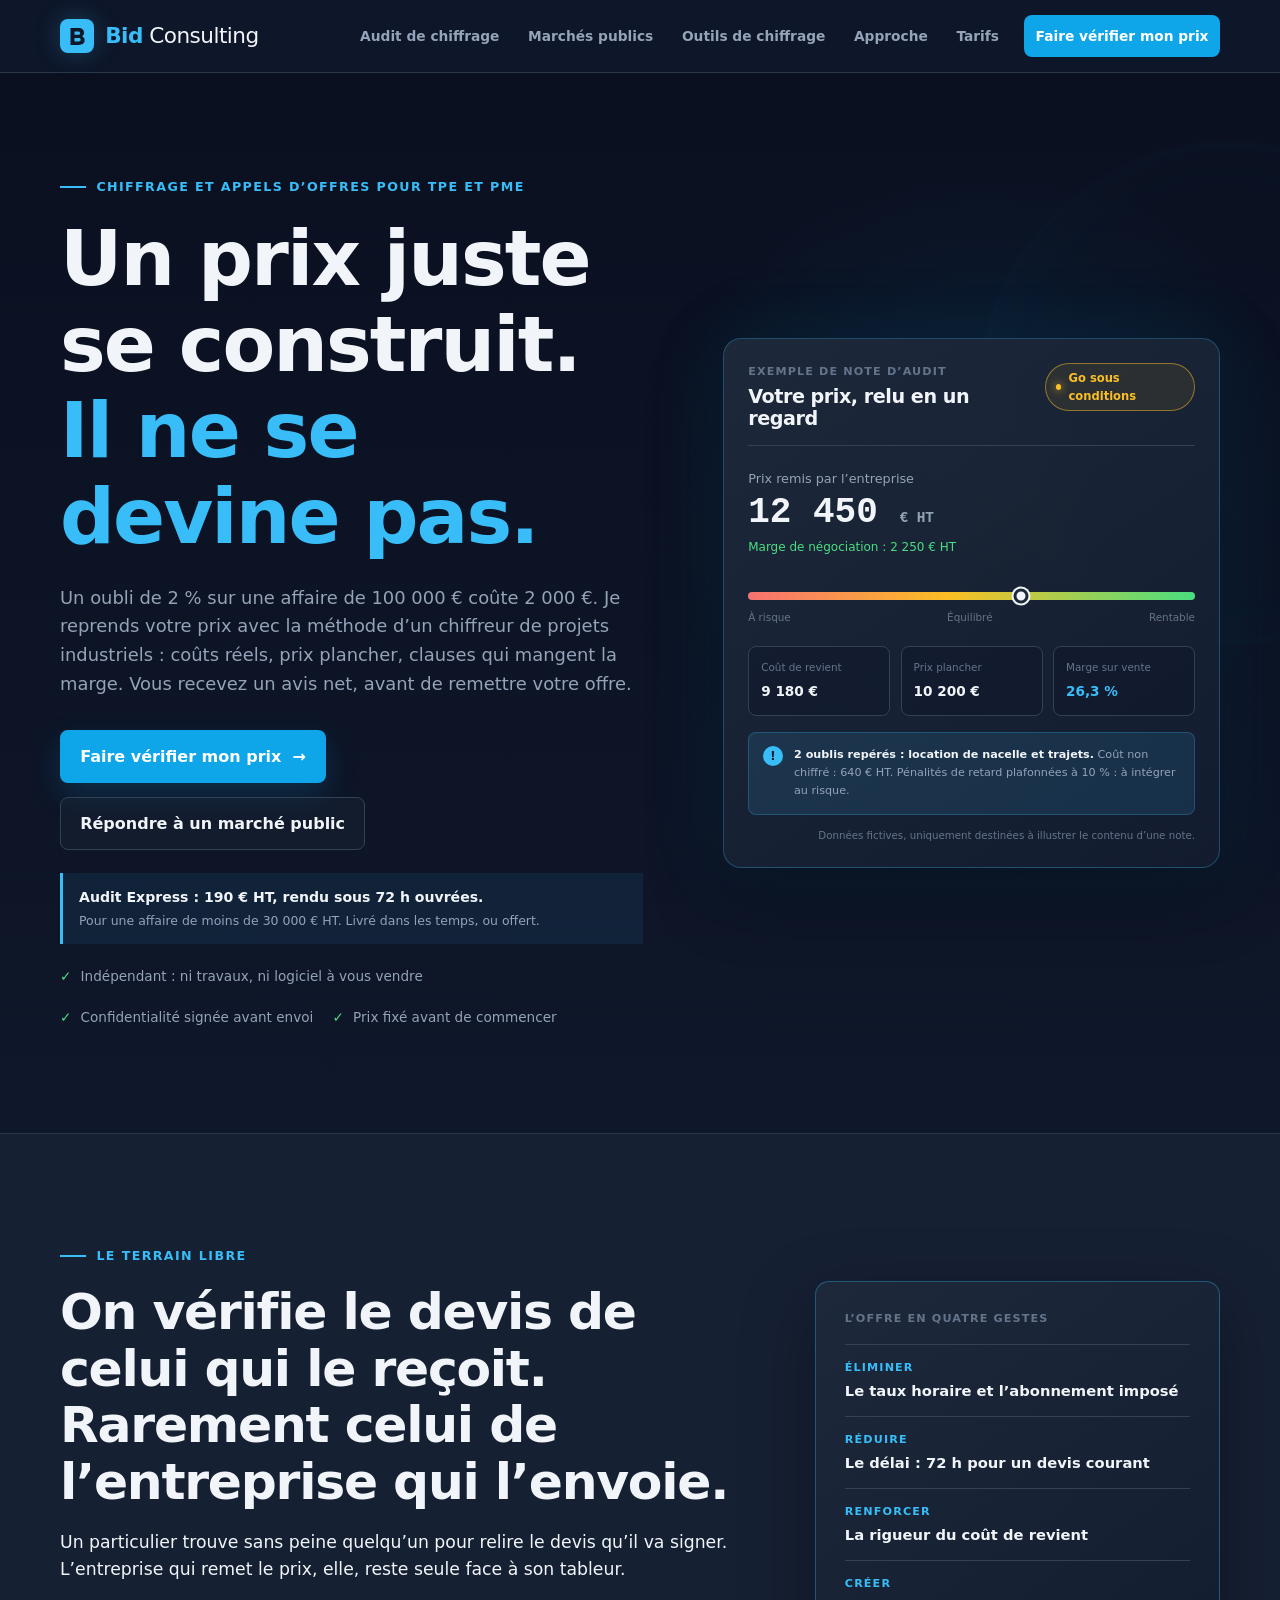
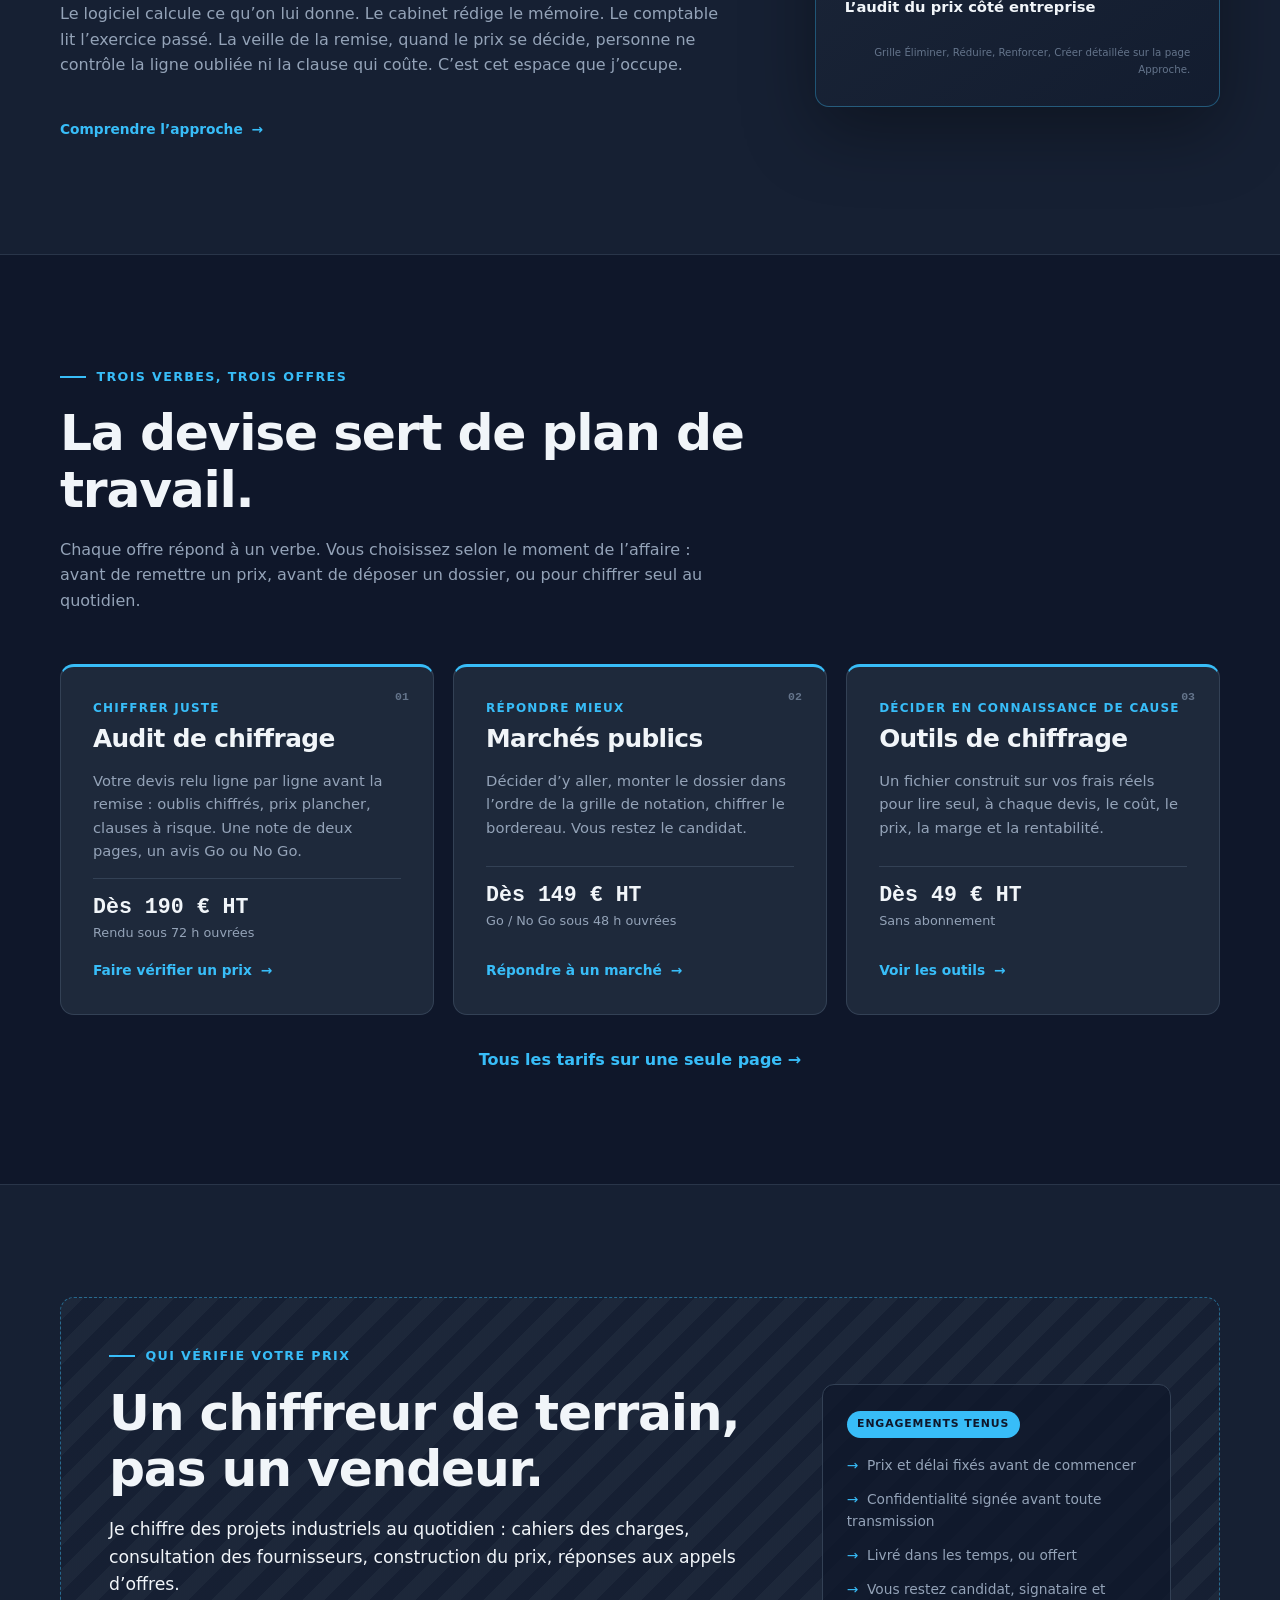
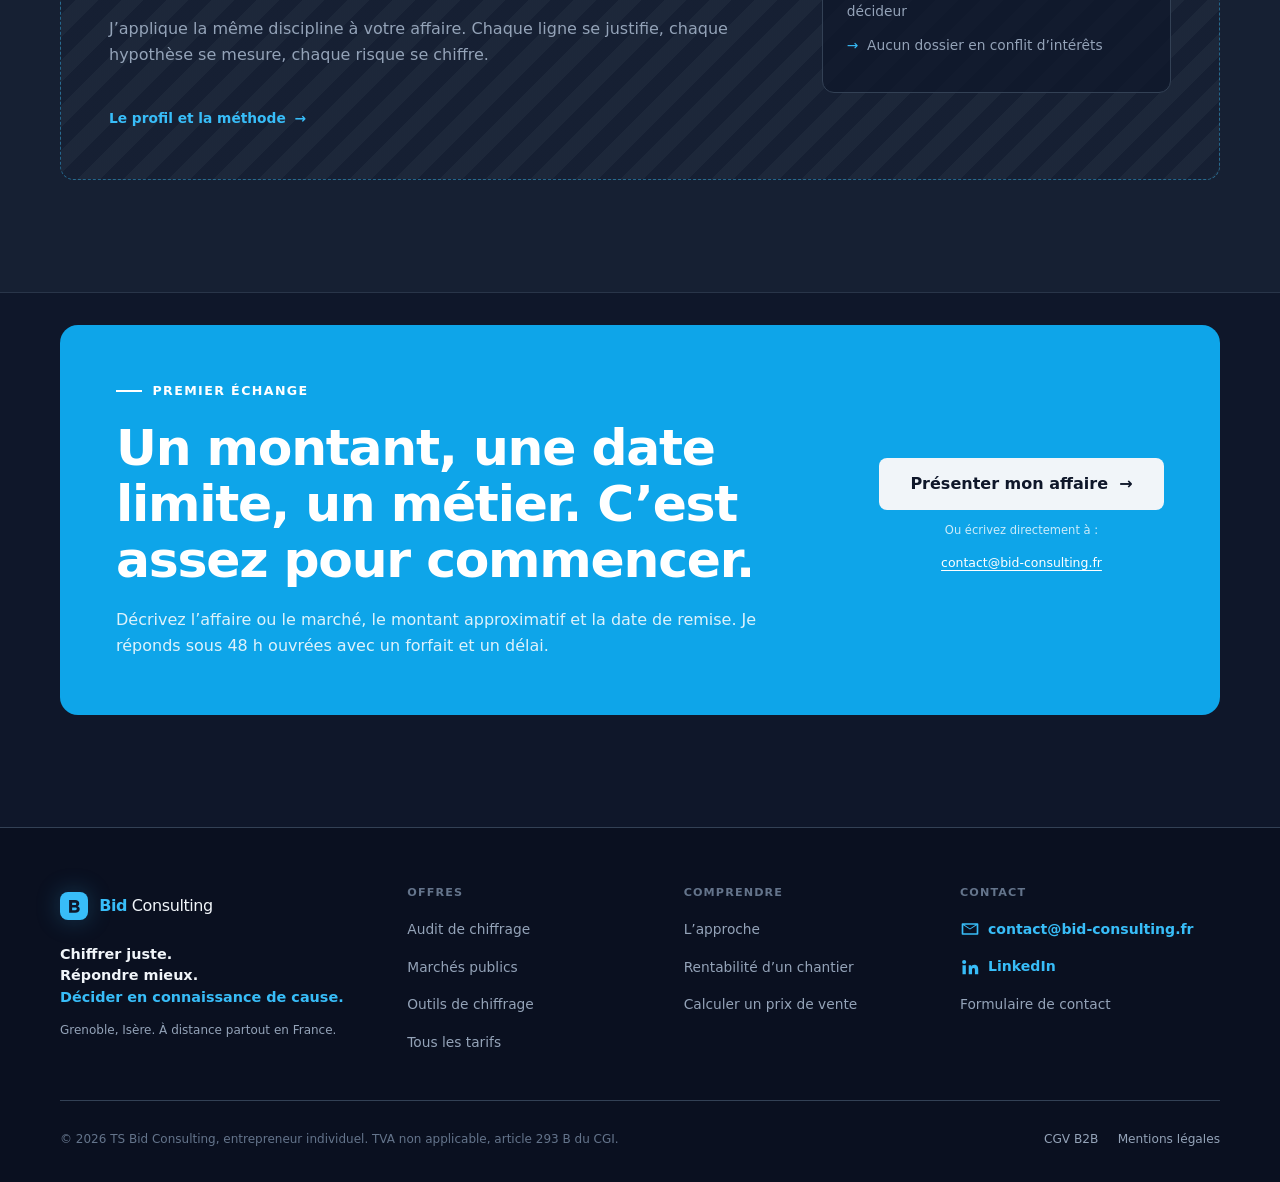
==== commit 15d677eb: "Refonte multi-pages : accueil court, pages Approche et Tarifs - Accueil réduit à une présentation (a" ====
--- a/index.html
+++ b/index.html
@@ -3,8 +3,8 @@
   <head>
     <meta charset="UTF-8" />
     <meta name="viewport" content="width=device-width, initial-scale=1" />
-    <title>Chiffrage et Appels d’Offres pour TPE | Bid Consulting</title>
-    <meta name="description" content="Faites vérifier votre devis avant de l’envoyer, répondez aux marchés publics avec un dossier solide. Basé à Grenoble, pour TPE et PME. Dès 149 € HT." />
+    <title>Chiffrage et appels d’offres pour TPE | Bid Consulting</title>
+    <meta name="description" content="Faites vérifier votre prix avant de l’envoyer et répondez aux marchés publics avec un dossier solide. La rigueur du chiffrage industriel pour TPE et PME." />
     <meta name="robots" content="index, follow, max-image-preview:large, max-snippet:-1" />
     <link rel="canonical" href="https://www.bid-consulting.fr/" />
     <meta name="author" content="Bid Consulting" />
@@ -19,18 +19,17 @@
     <meta property="og:locale" content="fr_FR" />
     <meta property="og:site_name" content="Bid Consulting" />
     <meta property="og:title" content="Un prix juste se construit. Il ne se devine pas." />
-    <meta property="og:description" content="Faites vérifier votre devis avant de l’envoyer, répondez aux marchés publics avec un dossier solide. Basé à Grenoble, pour TPE et PME. Dès 149 € HT." />
+    <meta property="og:description" content="Faites vérifier votre prix avant de l’envoyer et répondez aux marchés publics avec un dossier solide. La rigueur du chiffrage industriel pour TPE et PME." />
     <meta property="og:url" content="https://www.bid-consulting.fr/" />
     <meta property="og:image" content="https://www.bid-consulting.fr/assets/img/og-bid-consulting.jpg" />
     <meta property="og:image:type" content="image/jpeg" />
     <meta property="og:image:width" content="1200" />
     <meta property="og:image:height" content="630" />
-    <meta property="og:image:alt" content="Bid Consulting : audit de chiffrage, marchés publics et rentabilité pour TPE et PME" />
+    <meta property="og:image:alt" content="Bid Consulting : audit de chiffrage, marchés publics et outils de chiffrage pour TPE et PME" />
     <meta name="twitter:card" content="summary_large_image" />
     <meta name="twitter:title" content="Un prix juste se construit. Il ne se devine pas." />
-    <meta name="twitter:description" content="Faites vérifier votre devis avant de l’envoyer, répondez aux marchés publics avec un dossier solide. Basé à Grenoble, pour TPE et PME. Dès 149 € HT." />
+    <meta name="twitter:description" content="Faites vérifier votre prix avant de l’envoyer et répondez aux marchés publics avec un dossier solide. La rigueur du chiffrage industriel pour TPE et PME." />
     <meta name="twitter:image" content="https://www.bid-consulting.fr/assets/img/og-bid-consulting.jpg" />
-    <meta name="twitter:image:alt" content="Bid Consulting : audit de chiffrage, marchés publics et rentabilité pour TPE et PME" />
     <script type="application/ld+json">
 {
  "@context": "https://schema.org",
@@ -78,7 +77,7 @@
      "name": "France"
     }
    ],
-   "description": "Audit de chiffrage avant remise d’offre, chiffrage externalisé, accompagnement des TPE et PME aux marchés publics et aux appels d’offres, analyse de rentabilité et outils de chiffrage.",
+   "description": "Audit de chiffrage avant remise d’offre, chiffrage externalisé, accompagnement des TPE et PME aux marchés publics et outils de chiffrage personnalisés. La méthode de chiffrage des projets industriels, au format TPE.",
    "knowsAbout": [
     "Audit de chiffrage",
     "Vérification de devis",
@@ -97,7 +96,11 @@
    "paymentAccepted": "Virement bancaire",
    "sameAs": [
     "https://www.linkedin.com/company/bid-consulting-fr/"
-   ]
+   ],
+   "slogan": "Chiffrer juste. Répondre mieux. Décider en connaissance de cause.",
+   "hasOfferCatalog": {
+    "@id": "https://www.bid-consulting.fr/tarifs.html#offres"
+   }
   },
   {
    "@type": "WebSite",
@@ -113,8 +116,8 @@
    "@type": "WebPage",
    "@id": "https://www.bid-consulting.fr/#page",
    "url": "https://www.bid-consulting.fr/",
-   "name": "Chiffrage et Appels d’Offres pour TPE | Bid Consulting",
-   "description": "Faites vérifier votre devis avant de l’envoyer, répondez aux marchés publics avec un dossier solide. Basé à Grenoble, pour TPE et PME. Dès 149 € HT.",
+   "name": "Chiffrage et appels d’offres pour TPE | Bid Consulting",
+   "description": "Faites vérifier votre prix avant de l’envoyer et répondez aux marchés publics avec un dossier solide. La rigueur du chiffrage industriel pour TPE et PME.",
    "inLanguage": "fr-FR",
    "isPartOf": {
     "@id": "https://www.bid-consulting.fr/#site"
@@ -126,268 +129,7 @@
     "@type": "ImageObject",
     "url": "https://www.bid-consulting.fr/assets/img/og-bid-consulting.jpg"
    },
-   "dateModified": "2026-10-14"
-  },
-  {
-   "@type": "OfferCatalog",
-   "@id": "https://www.bid-consulting.fr/#offres",
-   "name": "Offres Bid Consulting",
-   "itemListElement": [
-    {
-     "@type": "Offer",
-     "name": "Audit de chiffrage Express",
-     "price": "190",
-     "priceCurrency": "EUR",
-     "url": "https://www.bid-consulting.fr/audit-chiffrage.html",
-     "availability": "https://schema.org/InStock",
-     "priceSpecification": {
-      "@type": "UnitPriceSpecification",
-      "price": 190,
-      "priceCurrency": "EUR",
-      "valueAddedTaxIncluded": false
-     },
-     "description": "Affaire de moins de 30 000 € HT, rendu sous 72 heures ouvrées"
-    },
-    {
-     "@type": "Offer",
-     "name": "Audit de chiffrage Standard",
-     "price": "390",
-     "priceCurrency": "EUR",
-     "url": "https://www.bid-consulting.fr/audit-chiffrage.html",
-     "availability": "https://schema.org/InStock",
-     "priceSpecification": {
-      "@type": "UnitPriceSpecification",
-      "price": 390,
-      "priceCurrency": "EUR",
-      "valueAddedTaxIncluded": false
-     },
-     "description": "Affaire de 30 000 à 150 000 € HT, rendu sous 5 jours ouvrés"
-    },
-    {
-     "@type": "Offer",
-     "name": "Chiffrage externalisé d’un lot",
-     "price": "590",
-     "priceCurrency": "EUR",
-     "url": "https://www.bid-consulting.fr/audit-chiffrage.html",
-     "availability": "https://schema.org/InStock",
-     "priceSpecification": {
-      "@type": "UnitPriceSpecification",
-      "price": 590,
-      "priceCurrency": "EUR",
-      "valueAddedTaxIncluded": false
-     },
-     "description": "À partir du DCE ou des plans, sous 7 jours ouvrés"
-    },
-    {
-     "@type": "Offer",
-     "name": "Carnet de 5 audits de chiffrage Standard",
-     "price": "1750",
-     "priceCurrency": "EUR",
-     "url": "https://www.bid-consulting.fr/audit-chiffrage.html",
-     "availability": "https://schema.org/InStock",
-     "priceSpecification": {
-      "@type": "UnitPriceSpecification",
-      "price": 1750,
-      "priceCurrency": "EUR",
-      "valueAddedTaxIncluded": false
-     },
-     "description": "Valable 12 mois"
-    },
-    {
-     "@type": "Offer",
-     "name": "Go / No Go marché public",
-     "price": "149",
-     "priceCurrency": "EUR",
-     "url": "https://www.bid-consulting.fr/marches-publics-tpe.html",
-     "availability": "https://schema.org/InStock",
-     "priceSpecification": {
-      "@type": "UnitPriceSpecification",
-      "price": 149,
-      "priceCurrency": "EUR",
-      "valueAddedTaxIncluded": false
-     },
-     "description": "Analyse du DCE et décision sous 48 heures ouvrées"
-    },
-    {
-     "@type": "Offer",
-     "name": "Pack Dépôt",
-     "price": "790",
-     "priceCurrency": "EUR",
-     "url": "https://www.bid-consulting.fr/marches-publics-tpe.html",
-     "availability": "https://schema.org/InStock",
-     "priceSpecification": {
-      "@type": "UnitPriceSpecification",
-      "price": 790,
-      "priceCurrency": "EUR",
-      "valueAddedTaxIncluded": false
-     },
-     "description": "Matrice de conformité, mémoire technique et commercial, volet environnemental"
-    },
-    {
-     "@type": "Offer",
-     "name": "Pack Complet",
-     "price": "1190",
-     "priceCurrency": "EUR",
-     "url": "https://www.bid-consulting.fr/marches-publics-tpe.html",
-     "availability": "https://schema.org/InStock",
-     "priceSpecification": {
-      "@type": "UnitPriceSpecification",
-      "price": 1190,
-      "priceCurrency": "EUR",
-      "valueAddedTaxIncluded": false
-     },
-     "description": "Pack Dépôt, audit de chiffrage du bordereau de prix et relecture finale"
-    },
-    {
-     "@type": "Offer",
-     "name": "Pack Groupement",
-     "price": "1490",
-     "priceCurrency": "EUR",
-     "url": "https://www.bid-consulting.fr/marches-publics-tpe.html",
-     "availability": "https://schema.org/InStock",
-     "priceSpecification": {
-      "@type": "UnitPriceSpecification",
-      "price": 1490,
-      "priceCurrency": "EUR",
-      "valueAddedTaxIncluded": false
-     },
-     "description": "Réponse en groupement de 2 ou 3 entreprises"
-    },
-    {
-     "@type": "Offer",
-     "name": "Veille qualifiée",
-     "price": "69",
-     "priceCurrency": "EUR",
-     "url": "https://www.bid-consulting.fr/marches-publics-tpe.html",
-     "availability": "https://schema.org/InStock",
-     "priceSpecification": {
-      "@type": "UnitPriceSpecification",
-      "price": 69,
-      "priceCurrency": "EUR",
-      "valueAddedTaxIncluded": false,
-      "unitText": "MON"
-     },
-     "description": "Sélection hebdomadaire de marchés publics, sans engagement"
-    },
-    {
-     "@type": "Offer",
-     "name": "Modèle standard de chiffrage",
-     "price": "49",
-     "priceCurrency": "EUR",
-     "url": "https://www.bid-consulting.fr/outil-chiffrage-artisan.html",
-     "availability": "https://schema.org/InStock",
-     "priceSpecification": {
-      "@type": "UnitPriceSpecification",
-      "price": 49,
-      "priceCurrency": "EUR",
-      "valueAddedTaxIncluded": false
-     }
-    },
-    {
-     "@type": "Offer",
-     "name": "Outil de chiffrage Base",
-     "price": "149",
-     "priceCurrency": "EUR",
-     "url": "https://www.bid-consulting.fr/outil-chiffrage-artisan.html",
-     "availability": "https://schema.org/InStock",
-     "priceSpecification": {
-      "@type": "UnitPriceSpecification",
-      "price": 149,
-      "priceCurrency": "EUR",
-      "valueAddedTaxIncluded": false
-     }
-    },
-    {
-     "@type": "Offer",
-     "name": "Outil de chiffrage Rentabilité",
-     "price": "249",
-     "priceCurrency": "EUR",
-     "url": "https://www.bid-consulting.fr/outil-chiffrage-artisan.html",
-     "availability": "https://schema.org/InStock",
-     "priceSpecification": {
-      "@type": "UnitPriceSpecification",
-      "price": 249,
-      "priceCurrency": "EUR",
-      "valueAddedTaxIncluded": false
-     }
-    },
-    {
-     "@type": "Offer",
-     "name": "Outil de chiffrage Rentabilité et nomenclature",
-     "price": "349",
-     "priceCurrency": "EUR",
-     "url": "https://www.bid-consulting.fr/outil-chiffrage-artisan.html",
-     "availability": "https://schema.org/InStock",
-     "priceSpecification": {
-      "@type": "UnitPriceSpecification",
-      "price": 349,
-      "priceCurrency": "EUR",
-      "valueAddedTaxIncluded": false
-     }
-    }
-   ]
-  },
-  {
-   "@type": "FAQPage",
-   "@id": "https://www.bid-consulting.fr/#faq",
-   "mainEntity": [
-    {
-     "@type": "Question",
-     "name": "Pourquoi faire vérifier un prix que j’ai déjà calculé ?",
-     "acceptedAnswer": {
-      "@type": "Answer",
-      "text": "Parce que celui qui a construit le prix voit mal ses propres oublis. Un poste manquant ou un coefficient qui ne couvre plus les frais passe inaperçu jusqu’au chantier. Un second regard, extérieur et méthodique, le repère avant la remise de l’offre."
-     }
-    },
-    {
-     "@type": "Question",
-     "name": "Que contient la note d’audit ?",
-     "acceptedAnswer": {
-      "@type": "Answer",
-      "text": "Deux pages : les oublis et doublons chiffrés, le coefficient réel, le prix plancher, la marge de négociation, les clauses à risque repérées et leur coût, puis un avis Go, Go sous conditions ou No Go."
-     }
-    },
-    {
-     "@type": "Question",
-     "name": "Mes prix et mes documents restent-ils confidentiels ?",
-     "acceptedAnswer": {
-      "@type": "Answer",
-      "text": "Oui. Un engagement de confidentialité est signé avant toute transmission. Les documents servent uniquement au dossier et sont supprimés au plus tard trois mois après la livraison, factures exceptées."
-     }
-    },
-    {
-     "@type": "Question",
-     "name": "Déposez-vous l’offre à ma place ?",
-     "acceptedAnswer": {
-      "@type": "Answer",
-      "text": "Non. Vous restez le candidat, le signataire et le titulaire du marché. Je prépare, je chiffre et je relis. Le dépôt et l’engagement restent les vôtres."
-     }
-    },
-    {
-     "@type": "Question",
-     "name": "Donnez-vous un avis juridique sur le contrat ?",
-     "acceptedAnswer": {
-      "@type": "Answer",
-      "text": "Non. Je repère les clauses qui pèsent sur votre marge, comme les pénalités, la révision de prix ou la retenue de garantie, et j’en chiffre le coût. Leur interprétation juridique relève d’un avocat."
-     }
-    },
-    {
-     "@type": "Question",
-     "name": "Acceptez-vous tous les secteurs ?",
-     "acceptedAnswer": {
-      "@type": "Answer",
-      "text": "Non. Je refuse tout dossier où un conflit d’intérêts est possible. Le premier échange sert aussi à le vérifier."
-     }
-    },
-    {
-     "@type": "Question",
-     "name": "La licence Microsoft Excel est-elle incluse avec les outils ?",
-     "acceptedAnswer": {
-      "@type": "Answer",
-      "text": "Non. Vous devez disposer d’Excel ou d’un logiciel compatible avec les fonctions utilisées."
-     }
-    }
-   ]
+   "dateModified": "2026-11-01"
   }
  ]
 }
@@ -397,61 +139,48 @@
   </head>
   <body>
     <a class="skip-link" href="#contenu">Aller au contenu</a>
-    <header class="topbar">
-      <div class="conteneur topbar__inner">
-        <a class="marque" href="#accueil" aria-label="Bid Consulting, accueil"><svg class="marque__logo" viewBox="0 0 48 48" aria-hidden="true"><path d="M11 8h16c7 0 11 3.8 11 9.3 0 3.3-1.7 5.9-4.5 7.3 3.7 1.2 5.8 4.1 5.8 7.6C39.3 38.7 34.6 42 27 42H11V8Zm8 7v6.5h7.4c2.3 0 3.7-1.1 3.7-3.2 0-2.2-1.4-3.3-3.9-3.3H19Zm0 13.2V35h8.3c2.7 0 4.1-1.1 4.1-3.4 0-2.2-1.5-3.4-4.3-3.4H19Z" /></svg><span><strong>Bid</strong> Consulting</span></a>
-        <button class="nav-toggle" type="button" aria-expanded="false" aria-controls="navigation"><span class="sr-only">Ouvrir le menu</span><span></span><span></span><span></span></button>
-        <nav id="navigation" class="nav" aria-label="Navigation principale"><a class="nav__lien" href="audit-chiffrage.html">Audit de chiffrage</a><a class="nav__lien" href="marches-publics-tpe.html">Marchés publics</a><a class="nav__lien" href="#offres">Offres & tarifs</a><a class="nav__lien" href="#methode">Méthode</a><a class="nav__lien nav__lien--cta" href="contact.html">Faire vérifier mon prix</a></nav>
-      </div>
-    </header>
-
+    <header class="topbar"><div class="conteneur topbar__inner"><a class="marque" href="./" aria-label="Bid Consulting, accueil"><svg class="marque__logo" viewBox="0 0 48 48" aria-hidden="true"><path d="M11 8h16c7 0 11 3.8 11 9.3 0 3.3-1.7 5.9-4.5 7.3 3.7 1.2 5.8 4.1 5.8 7.6C39.3 38.7 34.6 42 27 42H11V8Zm8 7v6.5h7.4c2.3 0 3.7-1.1 3.7-3.2 0-2.2-1.4-3.3-3.9-3.3H19Zm0 13.2V35h8.3c2.7 0 4.1-1.1 4.1-3.4 0-2.2-1.5-3.4-4.3-3.4H19Z"/></svg><span><strong>Bid</strong> Consulting</span></a><button class="nav-toggle" type="button" aria-expanded="false" aria-controls="navigation"><span class="sr-only">Ouvrir le menu</span><span></span><span></span><span></span></button><nav id="navigation" class="nav" aria-label="Navigation principale"><a class="nav__lien" href="audit-chiffrage.html">Audit de chiffrage</a><a class="nav__lien" href="marches-publics-tpe.html">Marchés publics</a><a class="nav__lien" href="outil-chiffrage-artisan.html">Outils de chiffrage</a><a class="nav__lien" href="approche.html">Approche</a><a class="nav__lien" href="tarifs.html">Tarifs</a><a class="nav__lien nav__lien--cta" href="contact.html" data-goatcounter-click="nav-cta">Faire vérifier mon prix</a></nav></div></header>
     <main id="contenu">
       <section id="accueil" class="hero section">
         <div class="halo halo--un" aria-hidden="true"></div><div class="halo halo--deux" aria-hidden="true"></div>
         <div class="conteneur hero__grille">
-          <div class="hero__contenu"><p class="eyebrow"><span></span> Chiffrage, appels d’offres & rentabilité pour TPE et PME</p><h1>Un prix juste se construit.<br /><em>Il ne se devine pas.</em></h1><p class="hero__texte">Un oubli de 2&nbsp;% sur une affaire de 100&nbsp;000&nbsp;€ coûte 2&nbsp;000&nbsp;€. Je reprends votre chiffrage ligne par ligne, avec les réflexes d’un chiffreur d’industrie : coûts réels, coefficient, prix plancher, clauses qui mangent la marge. Vous recevez une note claire et un avis tranché, avant de remettre votre offre.</p><div class="hero__actions"><a class="btn btn--primaire" href="audit-chiffrage.html" data-goatcounter-click="cta-hero-audit-chiffrage">Voir l’audit de chiffrage <span>→</span></a><a class="btn btn--secondaire" href="marches-publics-tpe.html" data-goatcounter-click="cta-hero-marches-publics">Répondre à un marché public</a></div><div class="hero__repere"><strong>Audit de chiffrage Express : 190&nbsp;€ HT sous 72&nbsp;h ouvrées</strong><span>Pour une affaire de moins de 30&nbsp;000&nbsp;€ HT.</span><span>Garantie de délai : <b>livrable dans les temps ou prestation offerte</b>.</span></div><ul class="hero__preuves" aria-label="Engagements de Bid Consulting"><li><span>✓</span> Indépendant : ni travaux, ni logiciel à vous vendre</li><li><span>✓</span> Confidentialité signée avant envoi</li><li><span>✓</span> Prix fixé avant de commencer</li></ul></div>
+          <div class="hero__contenu"><p class="eyebrow"><span></span> Chiffrage et appels d’offres pour TPE et PME</p><h1>Un prix juste se construit.<br /><em>Il ne se devine pas.</em></h1><p class="hero__texte">Un oubli de 2&nbsp;% sur une affaire de 100&nbsp;000&nbsp;€ coûte 2&nbsp;000&nbsp;€. Je reprends votre prix avec la méthode d’un chiffreur de projets industriels : coûts réels, prix plancher, clauses qui mangent la marge. Vous recevez un avis net, avant de remettre votre offre.</p><div class="hero__actions"><a class="btn btn--primaire" href="audit-chiffrage.html" data-goatcounter-click="cta-hero-audit-chiffrage">Faire vérifier mon prix <span>→</span></a><a class="btn btn--secondaire" href="marches-publics-tpe.html" data-goatcounter-click="cta-hero-marches-publics">Répondre à un marché public</a></div><p class="hero__repere"><strong>Audit Express : 190&nbsp;€ HT, rendu sous 72&nbsp;h ouvrées.</strong><span>Pour une affaire de moins de 30&nbsp;000&nbsp;€ HT. Livré dans les temps, ou offert.</span></p><ul class="hero__preuves" aria-label="Engagements de Bid Consulting"><li><span>✓</span> Indépendant : ni travaux, ni logiciel à vous vendre</li><li><span>✓</span> Confidentialité signée avant envoi</li><li><span>✓</span> Prix fixé avant de commencer</li></ul></div>
           <div class="pilotage" aria-label="Exemple illustratif de note d’audit"><div class="pilotage__haut"><div><p class="micro">EXEMPLE DE NOTE D’AUDIT</p><h2>Votre prix, relu en un regard</h2></div><span class="statut statut--vigilance"><i></i> Go sous conditions</span></div><div class="prix"><p>Prix remis par l’entreprise</p><strong>12 450 <small>€ HT</small></strong><span>Marge de négociation : 2 250 € HT</span></div><div class="jauge" aria-label="Position du projet : zone équilibrée"><div class="jauge__rail"><span></span><i></i></div><div class="jauge__labels"><span>À risque</span><span>Équilibré</span><span>Rentable</span></div></div><div class="indicateurs"><div><span>Coût de revient</span><strong>9 180 €</strong></div><div><span>Prix plancher</span><strong>10 200 €</strong></div><div><span>Marge sur vente</span><strong class="accent">26,3 %</strong></div></div><div class="alerte"><span>!</span><p><strong>2 oublis repérés : location de nacelle et trajets.</strong> Coût non chiffré : 640 € HT. Pénalités de retard plafonnées à 10&nbsp;% : à intégrer au risque.</p></div><p class="pilotage__note">Données fictives, uniquement destinées à illustrer le contenu d’une note.</p></div>
         </div>
       </section>
 
-      <section class="bandeau bandeau--devise" aria-label="Devise de Bid Consulting"><div class="conteneur bandeau__inner"><p>Chiffrer juste.</p><i></i><p>Répondre mieux.</p><i></i><p class="bandeau__accent">Décider en connaissance de cause.</p></div></section>
-
-      <section id="expertise" class="section section--surface"><div class="conteneur"><div class="intro-section"><p class="eyebrow"><span></span> Ce que j’apporte</p><h2>Un devis peut être accepté et pourtant faire perdre de l’argent.</h2><p>Le chiffre d’affaires ne dit rien de la valeur d’une affaire. Il faut connaître son coût de revient, la marge réelle, les risques du contrat et le prix sous lequel la négociation devient dangereuse.</p></div><div class="cartes-expertise">
-        <article class="carte"><span class="carte__numero">01</span><div class="icone"><svg viewBox="0 0 24 24" aria-hidden="true"><path d="M5 3h14v18H5zM8 7h8M8 11h8M8 15h5"/><path d="m15 16 2 2 4-5"/></svg></div><h3>Audit de chiffrage</h3><p>Votre prix relu avant la remise : oublis, doublons, coefficient réel, prix plancher, clauses à risque. Une note de deux pages et un avis Go ou No Go.</p><a href="audit-chiffrage.html">Faire vérifier un prix <span>→</span></a></article>
-        <article class="carte"><span class="carte__numero">02</span><div class="icone"><svg viewBox="0 0 24 24" aria-hidden="true"><path d="M4 19V5a2 2 0 0 1 2-2h12a2 2 0 0 1 2 2v14a2 2 0 0 1-2 2H6a2 2 0 0 1-2-2Z"/><path d="M8 7h8M8 11h8M8 15h4"/></svg></div><h3>Marchés publics</h3><p>Décider d’y aller ou non, monter le mémoire technique, chiffrer le bordereau, répondre seul ou à plusieurs. Vous restez candidat, je prépare le dossier.</p><a href="marches-publics-tpe.html">Répondre à un marché <span>→</span></a></article>
-        <article class="carte"><span class="carte__numero">03</span><div class="icone"><svg viewBox="0 0 24 24" aria-hidden="true"><path d="M4 5h16v11H4zM8 20h8M12 16v4"/><path d="m8 11 2-2 2 2 4-4"/></svg></div><h3>Outils de chiffrage</h3><p>Un fichier construit sur vos frais et votre métier pour chiffrer seul, au quotidien, avec un prix, une marge et une rentabilité lisibles.</p><a href="outil-chiffrage-artisan.html">Voir les outils <span>→</span></a></article>
-      </div></div></section>
-
-      <section id="offres" class="section offres"><div class="conteneur"><div class="intro-section"><p class="eyebrow"><span></span> Offres & tarifs</p><h2>Des forfaits clairs, fixés avant de commencer.</h2><p>Chaque prix est confirmé par devis après un premier échange sur votre dossier. Pas de taux horaire caché, pas d’abonnement imposé.</p></div>
-        <article id="audit-chiffrage" class="offre-large"><div><span class="niveau__badge niveau__badge--statique">Offre phare</span><p class="micro">AUDIT DE CHIFFRAGE</p><h3>Chaque ligne reprise. Chaque risque chiffré.</h3><p>Vous m’envoyez votre chiffrage et les pièces de l’affaire. Je le reprends ligne par ligne, je le confronte à vos coûts et au contrat, puis je vous rends une note courte et un avis net.</p><ul><li>Oublis et doublons repérés et chiffrés</li><li>Coefficient réel, prix plancher et marge de négociation</li><li>Clauses à risque repérées et leur coût estimé</li><li>Avis Go, Go sous conditions ou No Go</li></ul></div><div class="offre-large__prix"><p class="tarif"><span>À partir de</span><strong>190 €</strong><small>HT</small></p><p class="renouvellement-titre"><strong>Selon le montant de l’affaire :</strong></p><div class="renouvellement-options"><p><strong>190&nbsp;€ HT</strong><span>Express · moins de 30&nbsp;k€ · 72&nbsp;h ouvrées</span></p><p class="renouvellement-options__avantage"><strong>390&nbsp;€ HT</strong><span>Standard · 30 à 150&nbsp;k€ · 5 jours ouvrés</span></p></div><p class="renouvellement-inclus">Pas encore de prix ? <strong>Chiffrage externalisé d’un lot : 590&nbsp;€ HT</strong>, à partir du DCE ou des plans, sous 7 jours ouvrés.</p><a class="btn btn--primaire" href="audit-chiffrage.html" data-goatcounter-click="offre-audit-chiffrage">Détail de l’audit de chiffrage <span>→</span></a></div></article>
-
-        <div id="marches-publics" class="sous-titre-offres"><p class="eyebrow"><span></span> Marchés publics & appels d’offres</p><h2>Vous savez faire le travail. Je monte le dossier qui le prouve.</h2><p>Analyse du dossier de consultation, décision de candidature, mémoire technique et commercial, chiffrage du bordereau de prix. Vous restez le candidat et le titulaire du marché.</p></div>
-        <div class="niveaux">
-          <article class="niveau"><span class="niveau__badge">Pour décider</span><p class="micro">GO / NO GO</p><h3>Faut-il répondre à ce marché ?</h3><p class="tarif"><span>Sous 48 h ouvrées</span><strong>149 €</strong><small>HT</small></p><p>Une lecture du DCE et une décision argumentée avant d’engager vos équipes. Déduit du pack si vous continuez.</p><ul><li>Lecture du règlement et des pièces</li><li>Grille de notation et pondérations</li><li>Pièces de candidature à réunir</li><li>Risques et décision argumentée</li></ul><a class="niveau__lien" href="contact.html?offre=go-no-go" data-goatcounter-click="conversion-go-no-go">Demander un Go / No Go <span>→</span></a></article>
-          <article class="niveau"><span class="niveau__badge">Pour déposer</span><p class="micro">PACK DÉPÔT</p><h3>Un dossier conforme et noté au mieux.</h3><p class="tarif"><span>Commande au plus tard J-10</span><strong>790 €</strong><small>HT</small></p><p>Le Go / No Go, puis le dossier construit dans l’ordre exact de la grille de notation.</p><ul><li>Matrice de conformité des pièces</li><li>Trame du mémoire technique et commercial</li><li>Volet environnemental vérifiable</li><li>Relecture de cohérence</li></ul><a class="niveau__lien" href="contact.html?offre=pack-depot" data-goatcounter-click="conversion-pack-depot">Préparer mon dépôt <span>→</span></a></article>
-          <article class="niveau niveau--accent niveau--recommandee"><span class="niveau__badge">Recommandé</span><p class="micro">PACK COMPLET</p><h3>Le dossier et le prix, menés de bout en bout.</h3><p class="tarif"><span>Commande au plus tard J-15</span><strong>1 190 €</strong><small>HT</small></p><p>Le Pack Dépôt, plus l’audit de chiffrage de votre bordereau de prix et la relecture finale avant dépôt.</p><ul><li>Tout le contenu du Pack Dépôt</li><li>Audit de chiffrage du BPU ou de la DPGF</li><li>Clauses à risque repérées et chiffrées</li><li>Relecture finale avant dépôt</li></ul><a class="niveau__lien niveau__lien--primaire" href="contact.html?offre=pack-complet" data-goatcounter-click="conversion-pack-complet">Choisir le Pack Complet <span>→</span></a></article>
-        </div>
-        <div class="comparatif-offres comparatif-offres--espace" aria-label="Autres offres marchés publics"><p><strong>1 490&nbsp;€</strong><span>Pack Groupement, 2 ou 3 entreprises</span></p><i aria-hidden="true">·</i><p class="comparatif-offres__cible"><strong>69&nbsp;€/mois</strong><span>Veille qualifiée, sans engagement</span></p><i aria-hidden="true">·</i><p><strong>−10&nbsp;%</strong><span>Sur les packs pour les abonnés</span></p></div>
-
-        <div id="outils-excel" class="sous-titre-offres"><p class="eyebrow"><span></span> Outils de chiffrage personnalisés</p><h2>Votre métier, vos frais, votre façon de chiffrer.</h2><p>Pour chiffrer seul au quotidien. Chaque fichier est construit sur vos frais de structure, de chantier et de déplacement, vos consommables, votre main-d’œuvre et vos fournitures. Il est livré avec une notice d’une page.</p><div class="note-licence"><strong>Un outil de calcul, pas un modèle vide.</strong><span>Selon la formule, le fichier construit le prix de vente, calcule les coûts et la marge, mesure la rentabilité et consolide les quantitatifs par catégorie.</span><span><b>Licence Microsoft Excel non incluse :</b> vous devez disposer d’Excel ou d’un logiciel compatible avec les fonctions utilisées.</span></div></div>
-        <div class="niveaux">
-          <article class="niveau"><span class="niveau__badge">Pour démarrer</span><p class="micro">OUTIL : BASE</p><h3>Construisez vos coefficients de vente.</h3><p class="tarif"><span>Fichier personnalisé</span><strong>149 €</strong><small>HT</small></p><p>Vos frais organisés pour calculer des coefficients de vente cohérents pour la main-d’œuvre et les fournitures.</p><ul><li>Frais de structure et de chantier</li><li>Consommables et déplacements</li><li>Coûts propres à votre entreprise</li><li>Coefficients main-d’œuvre et fournitures</li></ul><a class="niveau__lien" href="contact.html?offre=excel-base" data-goatcounter-click="conversion-excel-base">Choisir la Base <span>→</span></a></article>
-          <article class="niveau niveau--accent niveau--recommandee"><span class="niveau__badge">Recommandée</span><p class="micro">OUTIL : RENTABILITÉ</p><h3>Chiffrez, fixez votre prix, mesurez votre marge.</h3><p class="tarif"><span>Le meilleur équilibre</span><strong>249 €</strong><small>HT</small></p><p class="ecart-prix">Moins qu’une année d’abonnement à un logiciel de devis, sans abonnement.</p><p>Les critères qui font varier vos prix, et une lecture immédiate du coût, du prix de vente, de la marge et de la rentabilité.</p><ul><li>Tout le contenu de la Base</li><li>Critères d’influence adaptés à votre métier</li><li>Analyse coûts, prix de vente et marge</li><li>Rentabilité chiffrée immédiatement</li></ul><a class="niveau__lien niveau__lien--primaire" href="contact.html?offre=excel-analyse" data-goatcounter-click="conversion-excel-analyse">Choisir la Rentabilité <span>→</span></a></article>
-          <article class="niveau"><span class="niveau__badge">Quantitatifs</span><p class="micro">RENTABILITÉ + NOMENCLATURE</p><h3>Analysez l’affaire et préparez vos demandes de prix.</h3><p class="tarif"><span>Fichier personnalisé</span><strong>349 €</strong><small>HT</small></p><p>La Rentabilité, plus le calcul automatique des quantités de fournitures et une liste consolidée pour consulter vos fournisseurs.</p><div class="definition-bom"><strong>Nomenclature (BOM)</strong><span>La liste complète des fournitures nécessaires, quantités additionnées et classées par catégorie.</span></div><ul><li>Tout le contenu de la Rentabilité</li><li>Quantités classées par catégorie</li><li>Liste fournisseurs prête à envoyer</li><li>Un prix saisi, répercuté partout</li></ul><a class="niveau__lien" href="contact.html?offre=excel-bom" data-goatcounter-click="conversion-excel-bom">Ajouter les quantitatifs <span>→</span></a></article>
-        </div><p class="note-tarifs">Modèle standard non personnalisé : 49&nbsp;€ HT. Tarifs hors taxes, TVA non applicable (article 293 B du CGI), confirmés par devis avant démarrage. Une demande hors périmètre fait l’objet d’un chiffrage distinct. Conditions détaillées dans les <a href="documents/CGV_B2B_Bid_Consulting.pdf" target="_blank" rel="noopener">CGV B2B</a>.</p>
+      <section id="constat" class="section section--surface"><div class="conteneur constat">
+        <div><p class="eyebrow"><span></span> Le terrain libre</p>
+          <h2>On vérifie le devis de celui qui le reçoit. Rarement celui de l’entreprise qui l’envoie.</h2>
+          <p class="constat__lead">Un particulier trouve sans peine quelqu’un pour relire le devis qu’il va signer. L’entreprise qui remet le prix, elle, reste seule face à son tableur.</p>
+          <p>Le logiciel calcule ce qu’on lui donne. Le cabinet rédige le mémoire. Le comptable lit l’exercice passé. La veille de la remise, quand le prix se décide, personne ne contrôle la ligne oubliée ni la clause qui coûte. C’est cet espace que j’occupe.</p>
+          <a class="niveau__lien" href="approche.html" data-goatcounter-click="accueil-approche">Comprendre l’approche <span>→</span></a></div>
+        <aside class="errc-court" aria-label="Positionnement en quatre mots"><p class="micro">L’OFFRE EN QUATRE GESTES</p><ul><li><span>Éliminer</span>Le taux horaire et l’abonnement imposé</li><li><span>Réduire</span>Le délai : 72 h pour un devis courant</li><li><span>Renforcer</span>La rigueur du coût de revient</li><li><span>Créer</span>L’audit du prix côté entreprise</li></ul>
+          <p class="pilotage__note">Grille Éliminer, Réduire, Renforcer, Créer détaillée sur la page Approche.</p></aside>
       </div></section>
 
-      <section id="methode" class="section section--surface methode"><div class="conteneur methode__grille"><div class="methode__contenu"><p class="eyebrow"><span></span> La méthode</p><h2>Le même chemin pour chaque dossier, du devis au marché public.</h2><p class="methode__intro">Je contrôle la méthode, la cohérence et la marge. Vous apportez la connaissance de votre métier : vos temps, vos rendements, vos prix d’achat.</p><ol class="etapes"><li><span>1</span><div><h3>Chiffrer</h3><p>Recenser les matières, le temps, les achats, les frais et les risques.</p></div></li><li><span>2</span><div><h3>Consolider</h3><p>Regrouper les besoins, repérer les oublis et les données manquantes.</p></div></li><li><span>3</span><div><h3>Valoriser</h3><p>Construire un prix cohérent avec vos coûts et le contrat.</p></div></li><li><span>4</span><div><h3>Analyser</h3><p>Mesurer le résultat, le prix plancher et la marge de négociation.</p></div></li><li><span>5</span><div><h3>Décider</h3><p>Remettre l’offre, corriger le prix, limiter une remise ou renoncer.</p></div></li></ol></div><aside class="citation"><svg viewBox="0 0 48 48" aria-hidden="true"><path d="M7 29h10l-5 12h8l7-18V7H7v22Zm24-22v22h10l-5 12h8l7-18V7H31Z"/></svg><blockquote>On ne chiffre bien que ce que l’on maîtrise. Le reste, on le vérifie avant de signer.</blockquote><p><span></span> Principe de travail</p></aside></div></section>
+      <section id="offres" class="section"><div class="conteneur">
+        <div class="intro-section"><p class="eyebrow"><span></span> Trois verbes, trois offres</p>
+          <h2>La devise sert de plan de travail.</h2>
+          <p>Chaque offre répond à un verbe. Vous choisissez selon le moment de l’affaire : avant de remettre un prix, avant de déposer un dossier, ou pour chiffrer seul au quotidien.</p></div>
+        <div class="piliers"><article class="pilier"><p class="pilier__num">01</p><p class="pilier__verbe">Chiffrer juste</p><h3>Audit de chiffrage</h3><p>Votre devis relu ligne par ligne avant la remise : oublis chiffrés, prix plancher, clauses à risque. Une note de deux pages, un avis Go ou No Go.</p><p class="pilier__prix"><strong>Dès 190 € HT</strong><span>Rendu sous 72 h ouvrées</span></p><a class="niveau__lien" href="audit-chiffrage.html" data-goatcounter-click="pilier-01">Faire vérifier un prix <span>→</span></a></article><article class="pilier"><p class="pilier__num">02</p><p class="pilier__verbe">Répondre mieux</p><h3>Marchés publics</h3><p>Décider d’y aller, monter le dossier dans l’ordre de la grille de notation, chiffrer le bordereau. Vous restez le candidat.</p><p class="pilier__prix"><strong>Dès 149 € HT</strong><span>Go / No Go sous 48 h ouvrées</span></p><a class="niveau__lien" href="marches-publics-tpe.html" data-goatcounter-click="pilier-02">Répondre à un marché <span>→</span></a></article><article class="pilier"><p class="pilier__num">03</p><p class="pilier__verbe">Décider en connaissance de cause</p><h3>Outils de chiffrage</h3><p>Un fichier construit sur vos frais réels pour lire seul, à chaque devis, le coût, le prix, la marge et la rentabilité.</p><p class="pilier__prix"><strong>Dès 49 € HT</strong><span>Sans abonnement</span></p><a class="niveau__lien" href="outil-chiffrage-artisan.html" data-goatcounter-click="pilier-03">Voir les outils <span>→</span></a></article></div>
+        <p class="lien-tarifs"><a href="tarifs.html" data-goatcounter-click="accueil-tarifs">Tous les tarifs sur une seule page <span>→</span></a></p>
+      </div></section>
 
-      <section id="engagements" class="section"><div class="conteneur"><article class="developpement"><div><p class="eyebrow"><span></span> Mes engagements</p><h2>Un cadre simple, tenu à chaque dossier.</h2><p>Je limite volontairement le nombre de dossiers ouverts. Un dossier rendu en retard sur un marché public, c’est une offre irrecevable. Je préfère annoncer un délai plutôt que bâcler une vérification.</p><p class="developpement__note">Je refuse tout dossier où un conflit d’intérêts est possible, et je ne travaille jamais pour un acheteur public et pour un candidat sur la même consultation.</p></div><div class="developpement__liste"><span>Tenu</span><ul><li>Confidentialité signée avant transmission</li><li>Prix et délai fixés avant de commencer</li><li>Livrable dans les temps ou prestation offerte</li><li>Vous restez candidat, signataire et décideur</li><li>Clauses chiffrées, interprétation laissée à l’avocat</li></ul></div></article></div></section>
+      <section id="engagements" class="section section--surface"><div class="conteneur"><article class="developpement">
+        <div><p class="eyebrow"><span></span> Qui vérifie votre prix</p>
+          <h2>Un chiffreur de terrain, pas un vendeur.</h2>
+          <p class="a-propos__lead">Je chiffre des projets industriels au quotidien : cahiers des charges, consultation des fournisseurs, construction du prix, réponses aux appels d’offres.</p>
+          <p>J’applique la même discipline à votre affaire. Chaque ligne se justifie, chaque hypothèse se mesure, chaque risque se chiffre.</p>
+          <a class="niveau__lien" href="approche.html#profil">Le profil et la méthode <span>→</span></a></div>
+        <div class="developpement__liste"><span>Engagements tenus</span><ul>
+          <li>Prix et délai fixés avant de commencer</li><li>Confidentialité signée avant toute transmission</li>
+          <li>Livré dans les temps, ou offert</li><li>Vous restez candidat, signataire et décideur</li>
+          <li>Aucun dossier en conflit d’intérêts</li></ul></div>
+      </article></div></section>
 
-      <section id="parcours" class="section section--surface a-propos"><div class="conteneur a-propos__grille"><div><p class="eyebrow"><span></span> Qui vérifie votre prix</p><h2>Un chiffreur de terrain, pas un vendeur.</h2><p class="a-propos__lead">Je chiffre des projets industriels au quotidien : lecture des cahiers des charges, consultation des fournisseurs, construction du prix, réponses aux appels d’offres.</p><p>J’applique la même discipline à votre affaire. Chaque ligne se justifie, chaque hypothèse se mesure, chaque risque se chiffre. Je travaille depuis Grenoble pour les entreprises de l’Isère et de la région, et à distance partout en France.</p></div><aside class="preuve"><p class="micro">SUR CHAQUE DOSSIER</p><h3>Ce que je contrôle</h3><p>Une grille identique pour chaque affaire, qu’il s’agisse d’un devis privé ou d’un marché public.</p><ul><li>Quantités, unités et postes oubliés</li><li>Frais de structure et coefficient réel</li><li>Prix plancher et marge de négociation</li><li>Pénalités, révision de prix, retenue de garantie</li><li>Conformité aux pièces demandées</li></ul><a class="niveau__lien" href="audit-chiffrage.html" data-goatcounter-click="parcours-audit-chiffrage">Voir l’audit de chiffrage <span>→</span></a></aside></div></section>
-
-      <section id="faq" class="section faq"><div class="conteneur faq__grille"><div class="intro-section"><p class="eyebrow"><span></span> Questions fréquentes</p><h2>Ce qu’il faut savoir avant de m’envoyer un dossier.</h2><p>Le premier échange sert à confirmer le besoin, les pièces disponibles, le délai et l’absence de conflit d’intérêts.</p></div><div class="faq__liste"><details><summary>Pourquoi faire vérifier un prix que j’ai déjà calculé&nbsp;?</summary><p>Parce que celui qui a construit le prix voit mal ses propres oublis. Un poste manquant ou un coefficient qui ne couvre plus les frais passe inaperçu jusqu’au chantier. Un second regard, extérieur et méthodique, le repère avant la remise de l’offre.</p></details><details><summary>Que contient la note d’audit&nbsp;?</summary><p>Deux pages : les oublis et doublons chiffrés, le coefficient réel, le prix plancher, la marge de négociation, les clauses à risque repérées et leur coût, puis un avis Go, Go sous conditions ou No Go.</p></details><details><summary>Mes prix et mes documents restent-ils confidentiels&nbsp;?</summary><p>Oui. Un engagement de confidentialité est signé avant toute transmission. Les documents servent uniquement au dossier et sont supprimés au plus tard trois mois après la livraison, factures exceptées.</p></details><details><summary>Déposez-vous l’offre à ma place&nbsp;?</summary><p>Non. Vous restez le candidat, le signataire et le titulaire du marché. Je prépare, je chiffre et je relis. Le dépôt et l’engagement restent les vôtres.</p></details><details><summary>Donnez-vous un avis juridique sur le contrat&nbsp;?</summary><p>Non. Je repère les clauses qui pèsent sur votre marge, comme les pénalités, la révision de prix ou la retenue de garantie, et j’en chiffre le coût. Leur interprétation juridique relève d’un avocat.</p></details><details><summary>Acceptez-vous tous les secteurs&nbsp;?</summary><p>Non. Je refuse tout dossier où un conflit d’intérêts est possible. Le premier échange sert aussi à le vérifier.</p></details><details><summary>La licence Microsoft Excel est-elle incluse avec les outils&nbsp;?</summary><p>Non. Vous devez disposer d’Excel ou d’un logiciel compatible avec les fonctions utilisées.</p></details></div></div></section>
-
-      <section id="contact" class="section contact"><div class="conteneur"><div class="contact__carte"><div><p class="eyebrow"><span></span> Premier échange</p><h2>Un montant, une date limite, un métier. C’est assez pour commencer.</h2><p>Décrivez l’affaire ou le marché, le montant approximatif et la date de remise. Le formulaire prépare un message structuré vers l’adresse professionnelle.</p></div><div class="contact__action"><a class="btn btn--clair" href="contact.html" data-goatcounter-click="conversion-contact-final">Accéder au formulaire <span>→</span></a><p>Ou écrivez directement à :</p><a class="contact__email" href="mailto:contact@bid-consulting.fr">contact@bid-consulting.fr</a></div></div></div></section>
+      <section id="contact" class="section contact"><div class="conteneur"><div class="contact__carte"><div><p class="eyebrow"><span></span> Premier échange</p><h2>Un montant, une date limite, un métier. C’est assez pour commencer.</h2><p>Décrivez l’affaire ou le marché, le montant approximatif et la date de remise. Je réponds sous 48 h ouvrées avec un forfait et un délai.</p></div><div class="contact__action"><a class="btn btn--clair" href="contact.html" data-goatcounter-click="conversion-contact-final">Présenter mon affaire <span>→</span></a><p>Ou écrivez directement à :</p><a class="contact__email" href="mailto:contact@bid-consulting.fr">contact@bid-consulting.fr</a></div></div></div></section>
     </main>
-
-    <footer class="pied"><div class="conteneur pied__inner"><a class="marque marque--footer" href="#accueil"><svg class="marque__logo" viewBox="0 0 48 48" aria-hidden="true"><path d="M11 8h16c7 0 11 3.8 11 9.3 0 3.3-1.7 5.9-4.5 7.3 3.7 1.2 5.8 4.1 5.8 7.6C39.3 38.7 34.6 42 27 42H11V8Zm8 7v6.5h7.4c2.3 0 3.7-1.1 3.7-3.2 0-2.2-1.4-3.3-3.9-3.3H19Zm0 13.2V35h8.3c2.7 0 4.1-1.1 4.1-3.4 0-2.2-1.5-3.4-4.3-3.4H19Z" /></svg><span><strong>Bid</strong> Consulting</span></a><p>Grenoble, Isère · Chiffrer juste. Répondre mieux. Décider en connaissance de cause.</p><a class="pied__email" href="mailto:contact@bid-consulting.fr"><svg viewBox="0 0 24 24" aria-hidden="true"><path d="M3 5h18a1 1 0 0 1 1 1v12a1 1 0 0 1-1 1H3a1 1 0 0 1-1-1V6a1 1 0 0 1 1-1Zm1 2.4V17h16V7.4l-8 5.3-8-5.3ZM5.2 7 12 11.5 18.8 7H5.2Z"/></svg>contact@bid-consulting.fr</a><a class="pied__linkedin" href="https://www.linkedin.com/company/bid-consulting-fr/" target="_blank" rel="noopener" aria-label="Bid Consulting sur LinkedIn"><svg viewBox="0 0 24 24" aria-hidden="true"><path d="M4.98 3.5a2.5 2.5 0 1 1 0 5 2.5 2.5 0 0 1 0-5ZM3 9.75h4v11H3v-11Zm6.5 0h3.8v1.5h.06c.53-1 1.83-2.05 3.77-2.05 4.03 0 4.77 2.65 4.77 6.1v5.45h-4v-4.83c0-1.15-.02-2.63-1.6-2.63-1.6 0-1.85 1.25-1.85 2.55v4.91h-4v-11Z"/></svg>Suivre sur LinkedIn</a><nav class="pied__nav" aria-label="Navigation secondaire"><a href="audit-chiffrage.html">Audit de chiffrage</a><a href="marches-publics-tpe.html">Marchés publics</a><a href="outil-chiffrage-artisan.html">Outils de chiffrage</a><a href="analyse-rentabilite-chantier.html">Rentabilité</a><a href="calcul-prix-vente-artisan.html">Prix de vente</a><a href="contact.html">Contact</a><a href="documents/CGV_B2B_Bid_Consulting.pdf" target="_blank" rel="noopener">CGV B2B</a><a href="mentions-legales.html">Mentions légales</a></nav></div></footer>
+    <footer class="pied"><div class="conteneur"><div class="pied__grille"><div class="pied__marque"><a class="marque marque--footer" href="./"><svg class="marque__logo" viewBox="0 0 48 48" aria-hidden="true"><path d="M11 8h16c7 0 11 3.8 11 9.3 0 3.3-1.7 5.9-4.5 7.3 3.7 1.2 5.8 4.1 5.8 7.6C39.3 38.7 34.6 42 27 42H11V8Zm8 7v6.5h7.4c2.3 0 3.7-1.1 3.7-3.2 0-2.2-1.4-3.3-3.9-3.3H19Zm0 13.2V35h8.3c2.7 0 4.1-1.1 4.1-3.4 0-2.2-1.5-3.4-4.3-3.4H19Z"/></svg><span><strong>Bid</strong> Consulting</span></a><p class="pied__devise">Chiffrer juste.<br />Répondre mieux.<br /><span>Décider en connaissance de cause.</span></p><p>Grenoble, Isère. À distance partout en France.</p></div><nav class="pied__col" aria-label="Offres"><p class="pied__titre">Offres</p><a href="audit-chiffrage.html">Audit de chiffrage</a><a href="marches-publics-tpe.html">Marchés publics</a><a href="outil-chiffrage-artisan.html">Outils de chiffrage</a><a href="tarifs.html">Tous les tarifs</a></nav><nav class="pied__col" aria-label="Comprendre"><p class="pied__titre">Comprendre</p><a href="approche.html">L’approche</a><a href="analyse-rentabilite-chantier.html">Rentabilité d’un chantier</a><a href="calcul-prix-vente-artisan.html">Calculer un prix de vente</a></nav><div class="pied__col"><p class="pied__titre">Contact</p><a class="pied__email" href="mailto:contact@bid-consulting.fr"><svg viewBox="0 0 24 24" aria-hidden="true"><path d="M3 5h18a1 1 0 0 1 1 1v12a1 1 0 0 1-1 1H3a1 1 0 0 1-1-1V6a1 1 0 0 1 1-1Zm1 2.4V17h16V7.4l-8 5.3-8-5.3ZM5.2 7 12 11.5 18.8 7H5.2Z"/></svg>contact@bid-consulting.fr</a><a class="pied__linkedin" href="https://www.linkedin.com/company/bid-consulting-fr/" target="_blank" rel="noopener" aria-label="Bid Consulting sur LinkedIn"><svg viewBox="0 0 24 24" aria-hidden="true"><path d="M4.98 3.5a2.5 2.5 0 1 1 0 5 2.5 2.5 0 0 1 0-5ZM3 9.75h4v11H3v-11Zm6.5 0h3.8v1.5h.06c.53-1 1.83-2.05 3.77-2.05 4.03 0 4.77 2.65 4.77 6.1v5.45h-4v-4.83c0-1.15-.02-2.63-1.6-2.63-1.6 0-1.85 1.25-1.85 2.55v4.91h-4v-11Z"/></svg>LinkedIn</a><a href="contact.html">Formulaire de contact</a></div></div><div class="pied__bas"><p>© <span id="annee">2026</span> TS Bid Consulting, entrepreneur individuel. TVA non applicable, article 293 B du CGI.</p><nav aria-label="Informations légales"><a href="documents/CGV_B2B_Bid_Consulting.pdf" target="_blank" rel="noopener">CGV B2B</a><a href="mentions-legales.html">Mentions légales</a></nav></div></div></footer>
   </body>
 </html>
--- a/assets/css/main.css
+++ b/assets/css/main.css
@@ -401,3 +401,142 @@
 .pied__email, .pied__linkedin { display: inline-flex; align-items: center; gap: .5rem; color: var(--bleu); font-size: 1rem; font-weight: 600; }
 .pied__email svg, .pied__linkedin svg { width: 20px; height: 20px; fill: currentColor; flex: 0 0 auto; }
 .pied__email:hover, .pied__linkedin:hover { color: #fff; text-decoration: none; }
+
+/* ===== Refonte 2026-11 : architecture multi-pages ===== */
+
+/* Navigation : bascule en menu plus tôt (6 entrées) */
+@media (max-width: 1120px) {
+  .topbar__inner { min-height: 64px; }
+  .nav-toggle { display: block; }
+  .nav { position: absolute; top: 64px; left: 0; right: 0; display: none; flex-direction: column; align-items: stretch; padding: 1rem; border-bottom: 1px solid var(--bordure); background: var(--fond); }
+  .nav.is-open { display: flex; }
+  .nav__lien--cta { margin: .5rem 0 0; text-align: center; }
+}
+.nav__lien[aria-current="page"] { color: var(--encre); background: rgba(30,41,59,.85); box-shadow: inset 0 -2px 0 var(--bleu); }
+
+/* Accueil : terrain libre */
+.constat { display: grid; grid-template-columns: 1.25fr .75fr; gap: 5rem; align-items: center; }
+.constat h2 { max-width: 760px; }
+.constat__lead { color: var(--encre); font-size: 1.08rem; }
+.errc-court { padding: 1.8rem; border: 1px solid rgba(56,189,248,.35); border-radius: var(--radius); background: linear-gradient(145deg, rgba(30,41,59,.98), rgba(19,29,47,.98)); box-shadow: var(--ombre); }
+.errc-court ul { margin: 1rem 0 0; padding: 0; list-style: none; }
+.errc-court li { display: grid; gap: .15rem; padding: .85rem 0; border-top: 1px solid var(--bordure); color: var(--encre); font-size: .92rem; font-weight: 600; }
+.errc-court li span { color: var(--bleu); font-size: .7rem; font-weight: 750; letter-spacing: .1em; text-transform: uppercase; }
+
+/* Accueil : trois piliers = trois verbes */
+.piliers { display: grid; grid-template-columns: repeat(3,1fr); gap: 1.2rem; }
+.pilier { position: relative; display: flex; flex-direction: column; padding: 2rem; border: 1px solid var(--bordure); border-top: 3px solid var(--bleu); border-radius: var(--radius); background: var(--surface); transition: transform .2s, box-shadow .2s, border-color .2s; }
+.pilier:hover { transform: translateY(-4px); border-color: rgba(56,189,248,.5); box-shadow: 0 20px 50px rgba(0,0,0,.23); }
+.pilier__num { position: absolute; top: 1.4rem; right: 1.5rem; margin: 0; color: var(--faible); font: 700 .72rem ui-monospace, monospace; }
+.pilier__verbe { margin: 0 0 .4rem; color: var(--bleu); font-size: .75rem; font-weight: 750; letter-spacing: .1em; text-transform: uppercase; }
+.pilier h3 { margin: 0 0 1rem; font-size: 1.55rem; }
+.pilier > p:not([class]) { font-size: .92rem; }
+.pilier__prix { display: grid; gap: .15rem; margin: auto 0 0; padding: 1rem 0 0; border-top: 1px solid var(--bordure); }
+.pilier__prix strong { color: var(--encre); font: 750 1.35rem/1.2 ui-monospace, Consolas, monospace; }
+.pilier__prix span { color: var(--texte); font-size: .8rem; }
+.pilier .niveau__lien { padding-top: 1rem; }
+.lien-tarifs { margin: 2rem 0 0; text-align: center; }
+.lien-tarifs a { color: var(--bleu); font-weight: 700; }
+.lien-tarifs a:hover { text-decoration: underline; text-underline-offset: 4px; }
+
+/* Approche : acteurs, canevas, grille ERRC */
+.grille-problemes--quatre { grid-template-columns: repeat(4,1fr); }
+.canevas { margin: 0; padding: 2rem; border: 1px solid var(--bordure); border-radius: var(--radius); background: var(--surface); }
+.canevas__cadre { overflow-x: auto; }
+.canevas__svg { width: 100%; min-width: 620px; height: auto; }
+.canevas__grille { stroke: var(--bordure); stroke-width: 1; stroke-dasharray: 3 5; }
+.canevas__axe { fill: var(--faible); font-size: 12px; font-family: var(--font); }
+.canevas__critere { fill: var(--texte); font-size: 12.5px; font-family: var(--font); }
+.canevas__ligne { fill: none; stroke-width: 2.5; stroke-linejoin: round; stroke-linecap: round; }
+.canevas__point { stroke: var(--surface); stroke-width: 2; }
+.serie--logiciel { stroke: var(--faible); }
+.canevas__ligne.serie--logiciel { stroke-dasharray: 6 6; }
+.canevas__point.serie--logiciel { fill: var(--faible); }
+.serie--cabinet { stroke: var(--ambre); }
+.canevas__point.serie--cabinet { fill: var(--ambre); }
+.serie--bid { stroke: var(--bleu); }
+.canevas__ligne.serie--bid { stroke-width: 4; filter: drop-shadow(0 0 6px rgba(56,189,248,.45)); }
+.canevas__point.serie--bid { fill: var(--bleu); }
+.canevas__legende { display: flex; flex-wrap: wrap; gap: .6rem 1.6rem; margin: 1.2rem 0 0; padding: 0; list-style: none; }
+.canevas__legende li { display: inline-flex; align-items: center; gap: .55rem; color: var(--texte); font-size: .85rem; }
+.canevas__legende i { width: 26px; height: 0; border-top: 3px solid; }
+.canevas__legende .serie--logiciel i { border-top-style: dashed; border-color: var(--faible); }
+.canevas__legende .serie--cabinet i { border-color: var(--ambre); }
+.canevas__legende .serie--bid { color: var(--encre); font-weight: 700; }
+.canevas__legende .serie--bid i { border-color: var(--bleu); border-top-width: 4px; }
+.canevas__valeurs { margin-top: 1.2rem; border-top: 1px solid var(--bordure); }
+.canevas__valeurs summary { padding: .9rem 0 .3rem; color: var(--bleu); cursor: pointer; font-size: .85rem; font-weight: 700; }
+.canevas__valeurs table, .tableau-tarifs { width: 100%; border-collapse: collapse; font-size: .85rem; }
+.canevas__valeurs th, .canevas__valeurs td { padding: .55rem .6rem; border-bottom: 1px solid var(--bordure); color: var(--texte); text-align: left; }
+.canevas__valeurs thead th { color: var(--encre); }
+.canevas__valeurs td { font-family: ui-monospace, Consolas, monospace; }
+.errc { display: grid; grid-template-columns: repeat(4,1fr); gap: 1rem; }
+.errc__case { padding: 1.6rem; border: 1px solid var(--bordure); border-radius: var(--radius); background: var(--surface); }
+.errc__case h3 { margin: 0 0 1rem; padding-bottom: .8rem; border-bottom: 1px solid var(--bordure); font-size: 1.1rem; letter-spacing: .04em; text-transform: uppercase; }
+.errc__case ul { margin: 0; padding: 0; list-style: none; }
+.errc__case li { margin: .7rem 0; color: var(--texte); font-size: .88rem; }
+.errc__case li::before { margin-right: .55rem; font-weight: 800; }
+.errc--eliminer h3, .errc--eliminer li::before { color: var(--rouge); } .errc--eliminer li::before { content: "×"; }
+.errc--reduire h3, .errc--reduire li::before { color: var(--ambre); } .errc--reduire li::before { content: "↓"; }
+.errc--renforcer h3, .errc--renforcer li::before { color: var(--vert); } .errc--renforcer li::before { content: "↑"; }
+.errc--creer { border-color: var(--bleu); background: linear-gradient(155deg, rgba(21,50,73,.98), rgba(19,29,47,.98)); box-shadow: 0 18px 65px rgba(14,165,233,.15); }
+.errc--creer h3, .errc--creer li::before { color: var(--bleu); } .errc--creer li::before { content: "+"; }
+.errc--creer li { color: var(--encre); }
+
+/* Tarifs */
+.service-hero--court { padding-bottom: 3.5rem; }
+.section--tarifs { padding-top: 4rem; }
+.bloc-tarifs { margin-bottom: 3rem; padding: 2rem; border: 1px solid var(--bordure); border-radius: var(--radius); background: var(--surface); }
+.bloc-tarifs__tete { display: flex; flex-wrap: wrap; align-items: baseline; justify-content: space-between; gap: .3rem 2rem; margin-bottom: 1.2rem; }
+.bloc-tarifs__tete .pilier__verbe { flex-basis: 100%; }
+.bloc-tarifs h2 { margin: 0; font-size: clamp(1.5rem,3vw,2rem); }
+.bloc-tarifs__tete .niveau__lien { margin: 0; padding: 0; }
+.tableau-tarifs th, .tableau-tarifs td { padding: .95rem .7rem; border-bottom: 1px solid var(--bordure); text-align: left; vertical-align: middle; }
+.tableau-tarifs thead th { color: var(--faible); font-size: .7rem; font-weight: 750; letter-spacing: .08em; text-transform: uppercase; }
+.tableau-tarifs tbody th { color: var(--encre); font-weight: 700; }
+.tableau-tarifs td { color: var(--texte); }
+.tableau-tarifs tbody tr:last-child > * { border-bottom: 0; }
+.tableau-tarifs tbody tr:hover { background: rgba(56,189,248,.05); }
+.tableau-tarifs__prix { color: var(--encre) !important; font: 750 1.05rem ui-monospace, Consolas, monospace; white-space: nowrap; }
+.tableau-tarifs a { color: var(--bleu); font-weight: 700; white-space: nowrap; }
+.note-licence a { color: var(--bleu); text-decoration: underline; }
+
+/* Pied de page structuré */
+.pied { padding: 3.5rem 0 1.5rem; }
+.pied__grille { display: grid; grid-template-columns: 1.3fr 1fr 1fr 1.1fr; gap: 2.5rem; padding-bottom: 2.5rem; border-bottom: 1px solid var(--bordure); }
+.pied__marque .marque { margin-bottom: 1rem; }
+.pied__devise { margin-bottom: .8rem !important; color: var(--encre); font-size: .9rem !important; font-weight: 650; line-height: 1.5; }
+.pied__devise span { color: var(--bleu); }
+.pied__col { display: flex; flex-direction: column; align-items: flex-start; gap: .1rem; }
+.pied__titre { margin-bottom: .5rem !important; color: var(--faible); font-size: .7rem !important; font-weight: 750; letter-spacing: .1em; text-transform: uppercase; }
+.pied__col a:not(.pied__email):not(.pied__linkedin) { display: inline-flex; align-items: center; min-height: 36px; color: var(--texte); font-size: .86rem; }
+.pied__col a:hover { color: var(--bleu); }
+.pied__col .pied__email, .pied__col .pied__linkedin { min-height: 36px; font-size: .88rem; }
+.pied__bas { display: flex; flex-wrap: wrap; justify-content: space-between; align-items: center; gap: .5rem 2rem; padding-top: 1.3rem; }
+.pied__bas p { color: var(--faible); }
+.pied__bas nav { display: flex; gap: 1.2rem; }
+.pied__bas nav a { display: inline-flex; align-items: center; min-height: 36px; color: var(--texte); font-size: .76rem; }
+.pied__bas nav a:hover { color: var(--bleu); }
+
+@media (max-width: 960px) {
+  .constat { grid-template-columns: 1fr; gap: 3rem; }
+  .piliers { grid-template-columns: 1fr 1fr; }
+  .pilier:last-child { grid-column: 1 / -1; }
+  .grille-problemes--quatre, .errc { grid-template-columns: 1fr 1fr; }
+  .pied__grille { grid-template-columns: 1fr 1fr; }
+}
+@media (max-width: 760px) {
+  .piliers, .grille-problemes--quatre, .errc { grid-template-columns: 1fr; }
+  .pilier:last-child { grid-column: auto; }
+  .canevas, .bloc-tarifs { padding: 1.3rem; }
+  .pied__grille { grid-template-columns: 1fr; gap: 1.8rem; }
+  .tableau-tarifs thead { position: absolute; width: 1px; height: 1px; overflow: hidden; clip: rect(0,0,0,0); }
+  .tableau-tarifs, .tableau-tarifs tbody, .tableau-tarifs tr, .tableau-tarifs th, .tableau-tarifs td { display: block; }
+  .tableau-tarifs tr { padding: 1rem 0; border-bottom: 1px solid var(--bordure); }
+  .tableau-tarifs tbody tr:last-child { border-bottom: 0; }
+  .tableau-tarifs th, .tableau-tarifs td { padding: .2rem 0; border: 0; }
+  .tableau-tarifs tbody th { font-size: 1.02rem; }
+  .tableau-tarifs td[data-label]::before { content: attr(data-label) " : "; color: var(--faible); font-size: .76rem; }
+}
+.service-hero h1.h1--long { font-size: clamp(2.3rem, 4.3vw, 3.9rem); }
+@media (max-width: 760px) { .tableau-tarifs td[data-label]::before { font-family: var(--font); font-weight: 500; letter-spacing: 0; } }
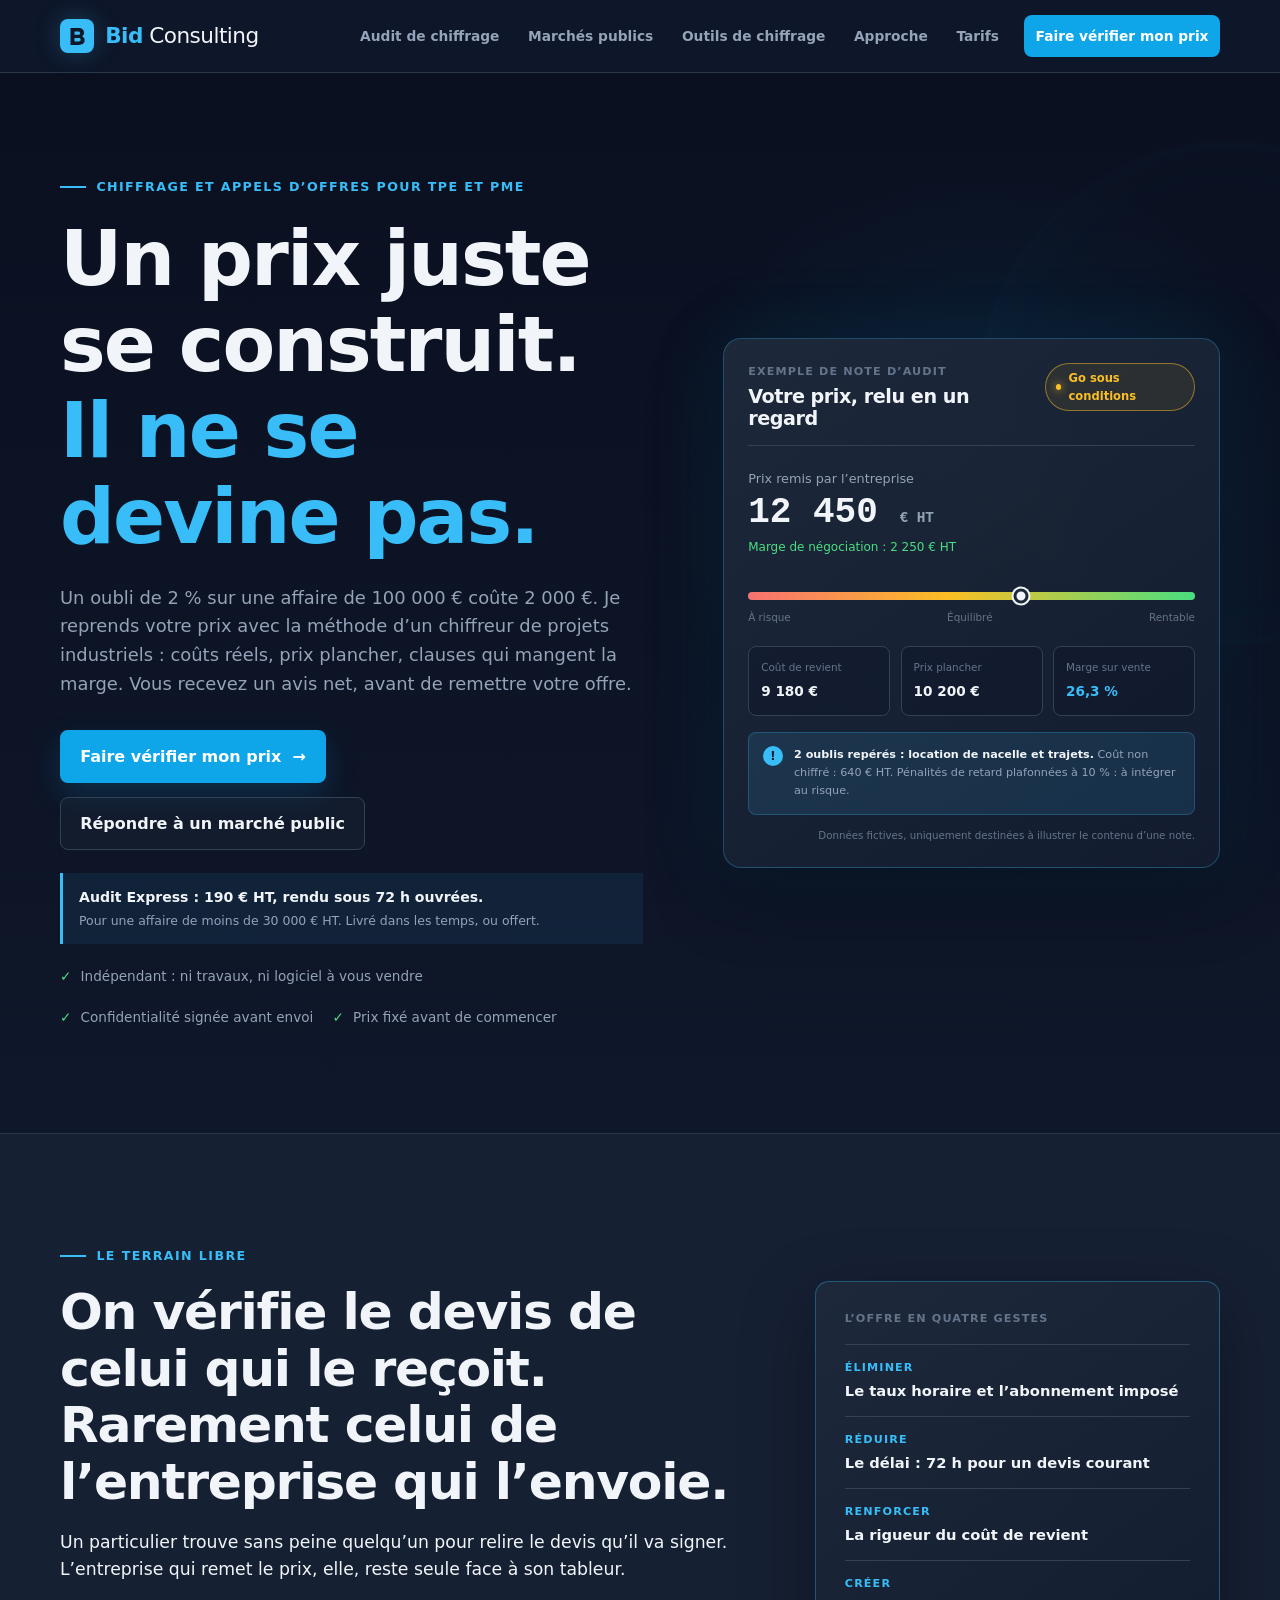
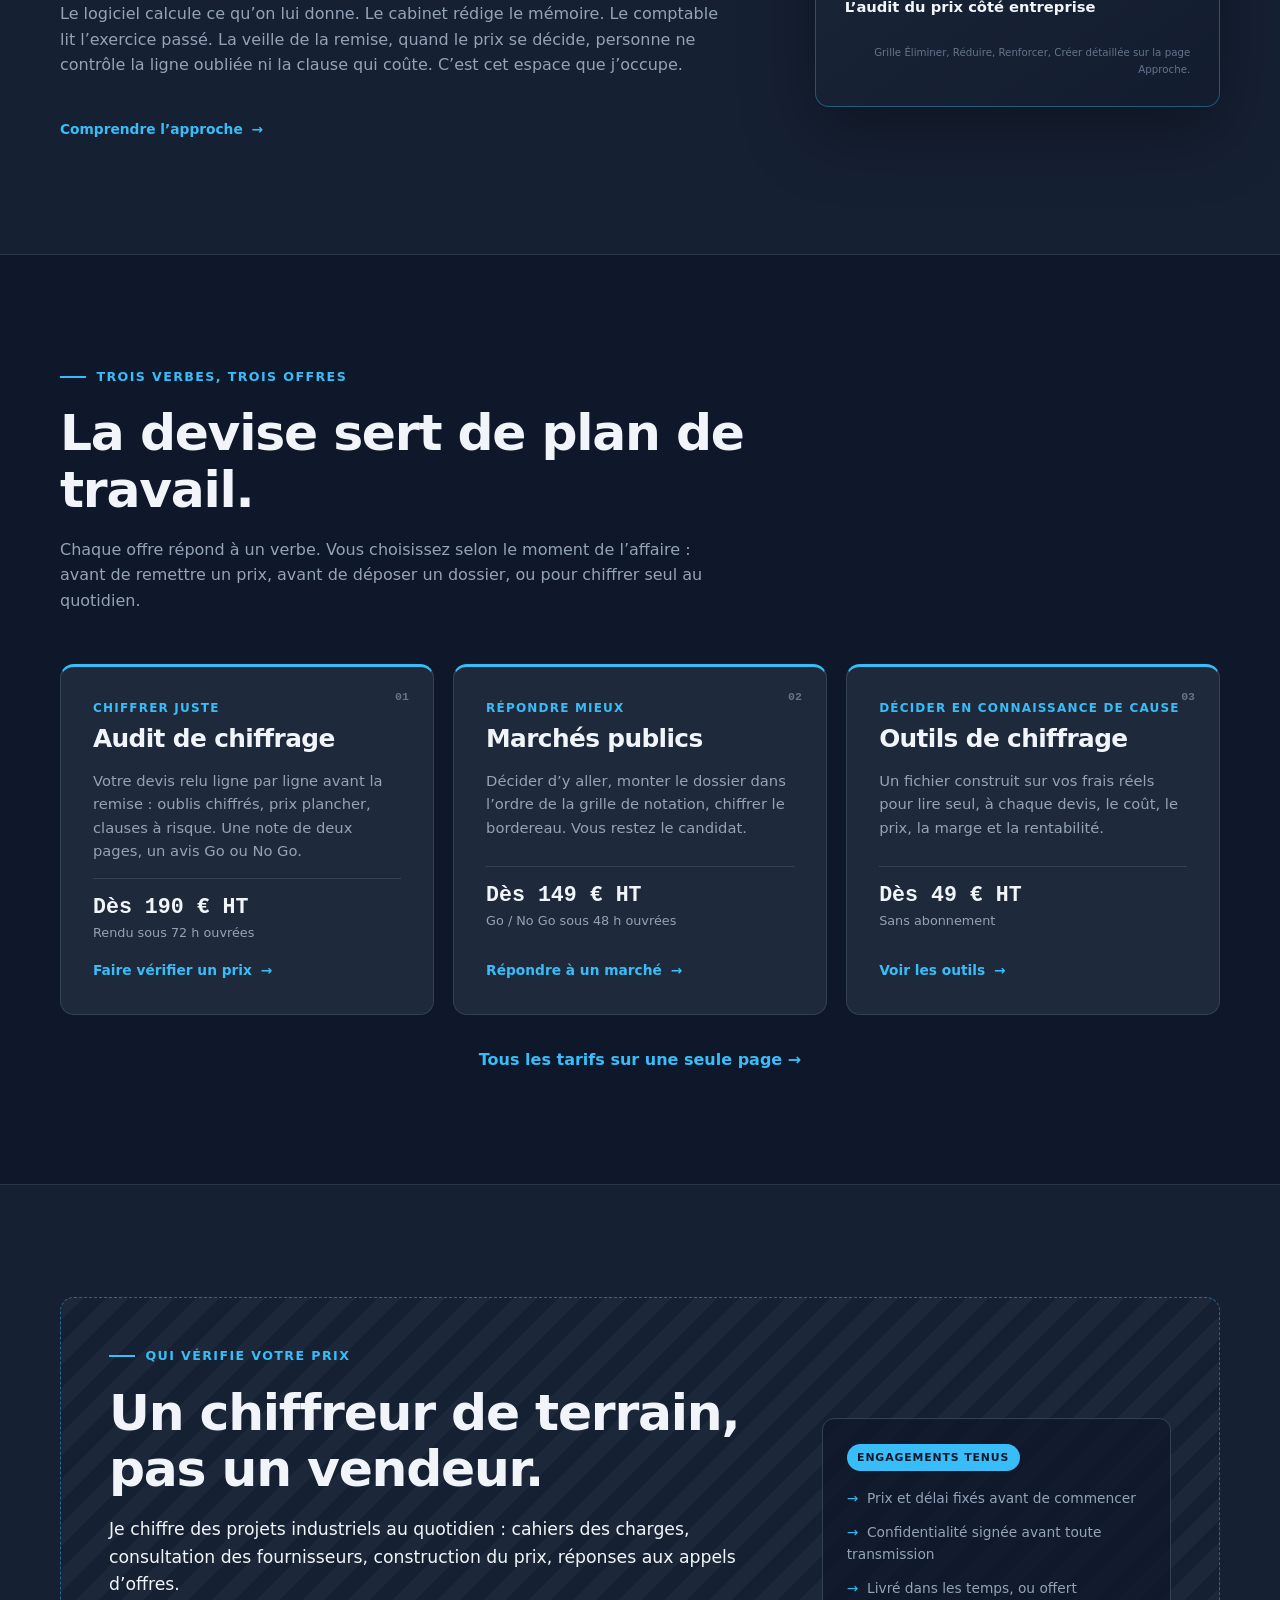
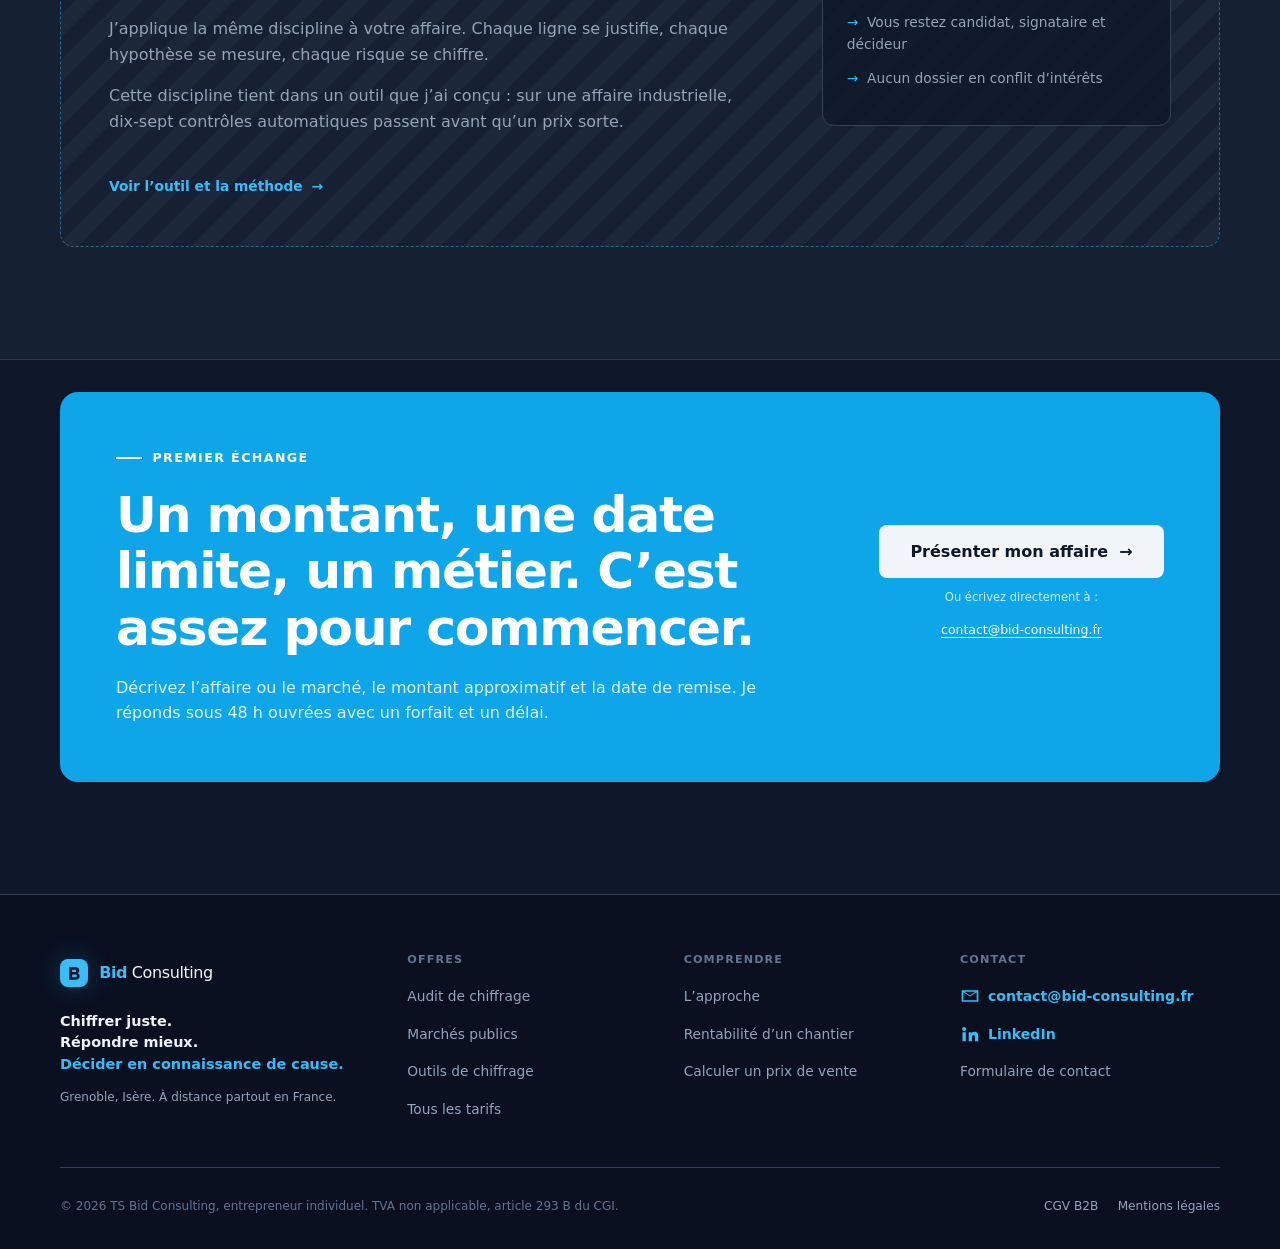
==== commit bd15aa91: "Approche : section outil de chiffrage (automatisation, contrôles, marge) - Chaîne cadrer, quantifier" ====
--- a/index.html
+++ b/index.html
@@ -172,7 +172,8 @@
           <h2>Un chiffreur de terrain, pas un vendeur.</h2>
           <p class="a-propos__lead">Je chiffre des projets industriels au quotidien : cahiers des charges, consultation des fournisseurs, construction du prix, réponses aux appels d’offres.</p>
           <p>J’applique la même discipline à votre affaire. Chaque ligne se justifie, chaque hypothèse se mesure, chaque risque se chiffre.</p>
-          <a class="niveau__lien" href="approche.html#profil">Le profil et la méthode <span>→</span></a></div>
+          <p>Cette discipline tient dans un outil que j’ai conçu : sur une affaire industrielle, dix-sept contrôles automatiques passent avant qu’un prix sorte.</p>
+          <a class="niveau__lien" href="approche.html#outil">Voir l’outil et la méthode <span>→</span></a></div>
         <div class="developpement__liste"><span>Engagements tenus</span><ul>
           <li>Prix et délai fixés avant de commencer</li><li>Confidentialité signée avant toute transmission</li>
           <li>Livré dans les temps, ou offert</li><li>Vous restez candidat, signataire et décideur</li>
--- a/assets/css/main.css
+++ b/assets/css/main.css
@@ -540,3 +540,20 @@
 }
 .service-hero h1.h1--long { font-size: clamp(2.3rem, 4.3vw, 3.9rem); }
 @media (max-width: 760px) { .tableau-tarifs td[data-label]::before { font-family: var(--font); font-weight: 500; letter-spacing: 0; } }
+
+/* Approche : chaîne de l'outil de chiffrage */
+.chaine { display: grid; grid-template-columns: repeat(6,1fr); gap: .8rem; margin: 0 0 2rem; padding: 0; list-style: none; counter-reset: none; }
+.chaine li { position: relative; padding: 1.3rem 1.1rem; border: 1px solid var(--bordure); border-radius: var(--radius-sm); background: rgba(15,23,42,.55); }
+.chaine li:not(:last-child)::after { content: "→"; position: absolute; right: -.75rem; top: 1.45rem; z-index: 1; color: var(--bleu); font-weight: 800; }
+.chaine li > span { display: grid; place-items: center; width: 30px; height: 30px; margin-bottom: .8rem; border: 1px solid rgba(56,189,248,.4); border-radius: 50%; color: var(--bleu); font: 700 .75rem ui-monospace, monospace; }
+.chaine h3 { margin: 0 0 .4rem; font-size: 1rem; }
+.chaine p { margin: 0; font-size: .8rem; line-height: 1.5; }
+.chaine li:last-child { border-color: var(--bleu); background: var(--bleu-voile); }
+.delais--outil { margin: 0 0 2rem; }
+.delais--outil strong { color: var(--bleu); font-size: 2rem; }
+#outil .grille-problemes { margin-bottom: 1rem; }
+.outil-lien { display: grid; grid-template-columns: 1fr auto; gap: 2rem; align-items: center; padding: 2rem; border: 1px solid rgba(56,189,248,.4); border-radius: var(--radius); background: linear-gradient(150deg, rgba(30,41,59,.98), rgba(19,29,47,.98)); }
+.outil-lien h2 { margin: .4rem 0 .6rem; font-size: clamp(1.5rem,3vw,2.1rem); }
+.outil-lien p:last-child { margin: 0; }
+@media (max-width: 1100px) { .chaine { grid-template-columns: repeat(3,1fr); } .chaine li:nth-child(3)::after { display: none; } }
+@media (max-width: 760px) { .chaine { grid-template-columns: 1fr; } .chaine li::after { display: none; } .outil-lien { grid-template-columns: 1fr; } }
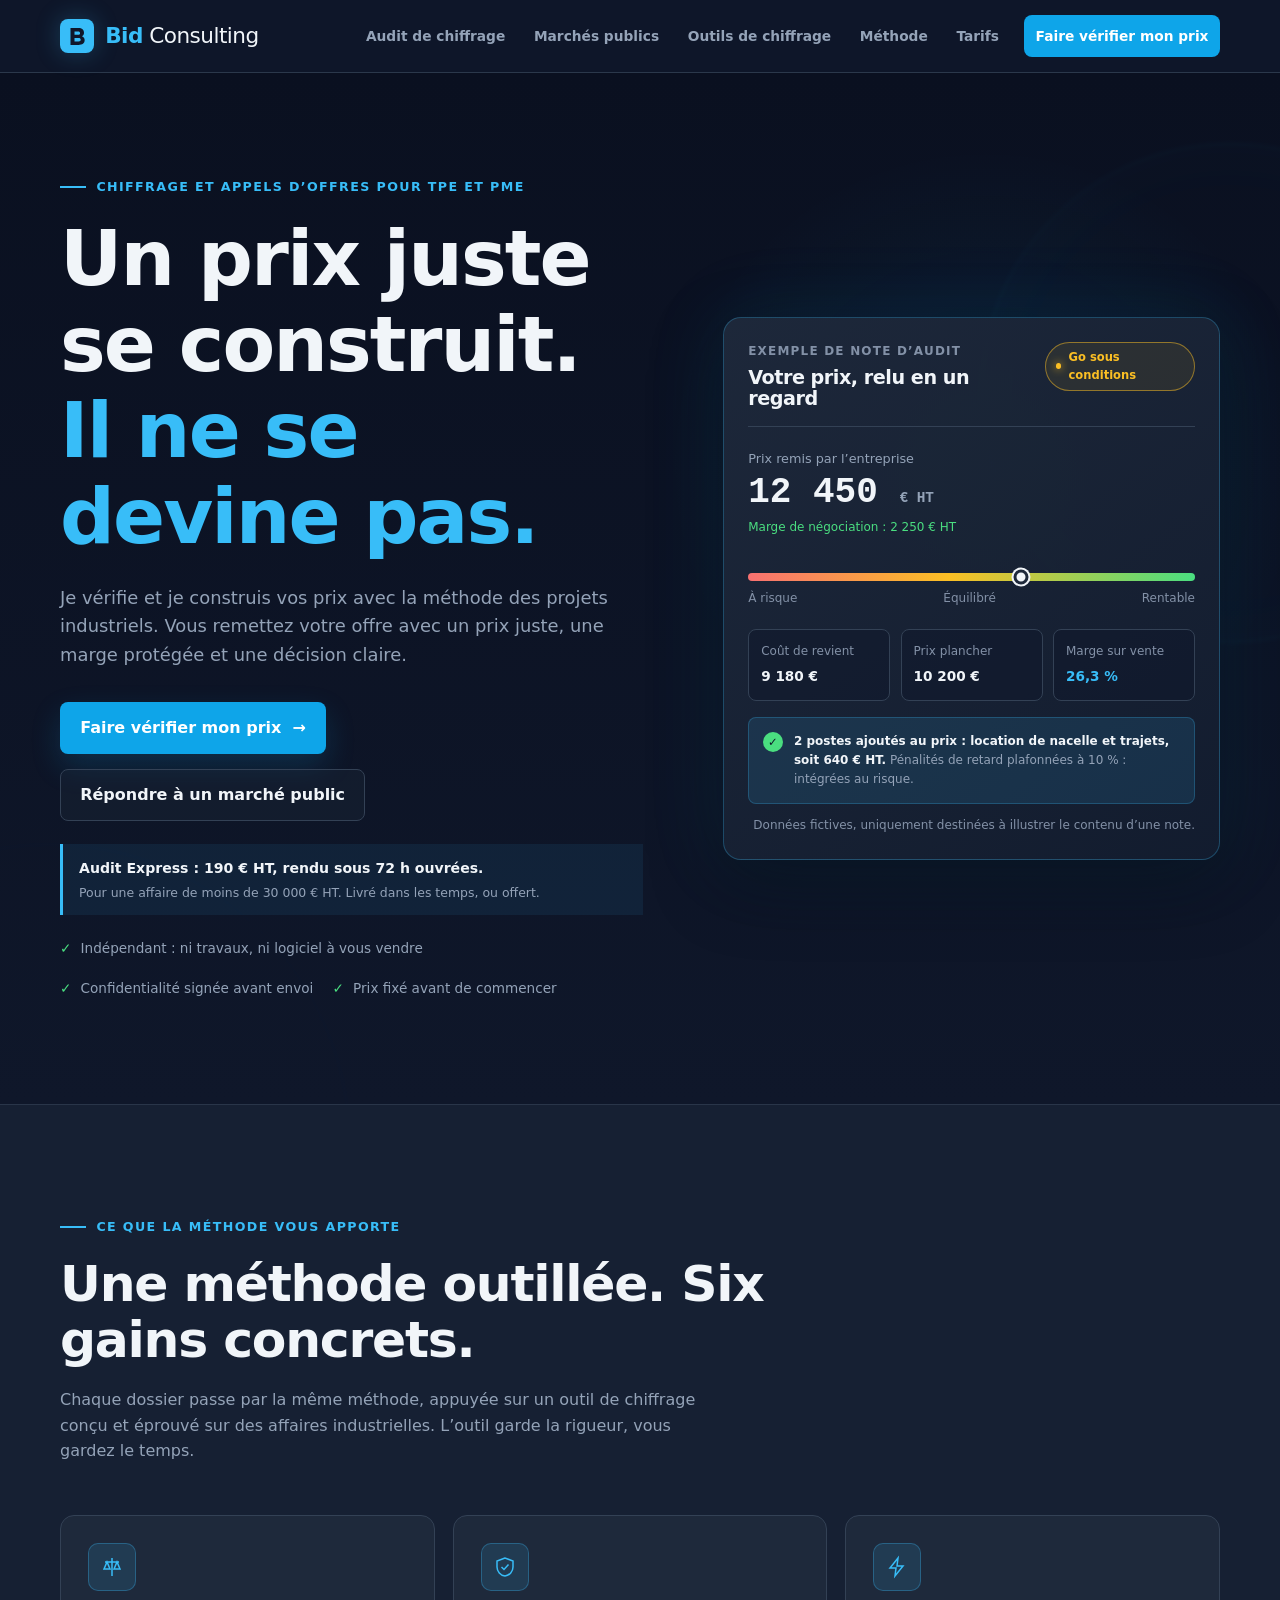
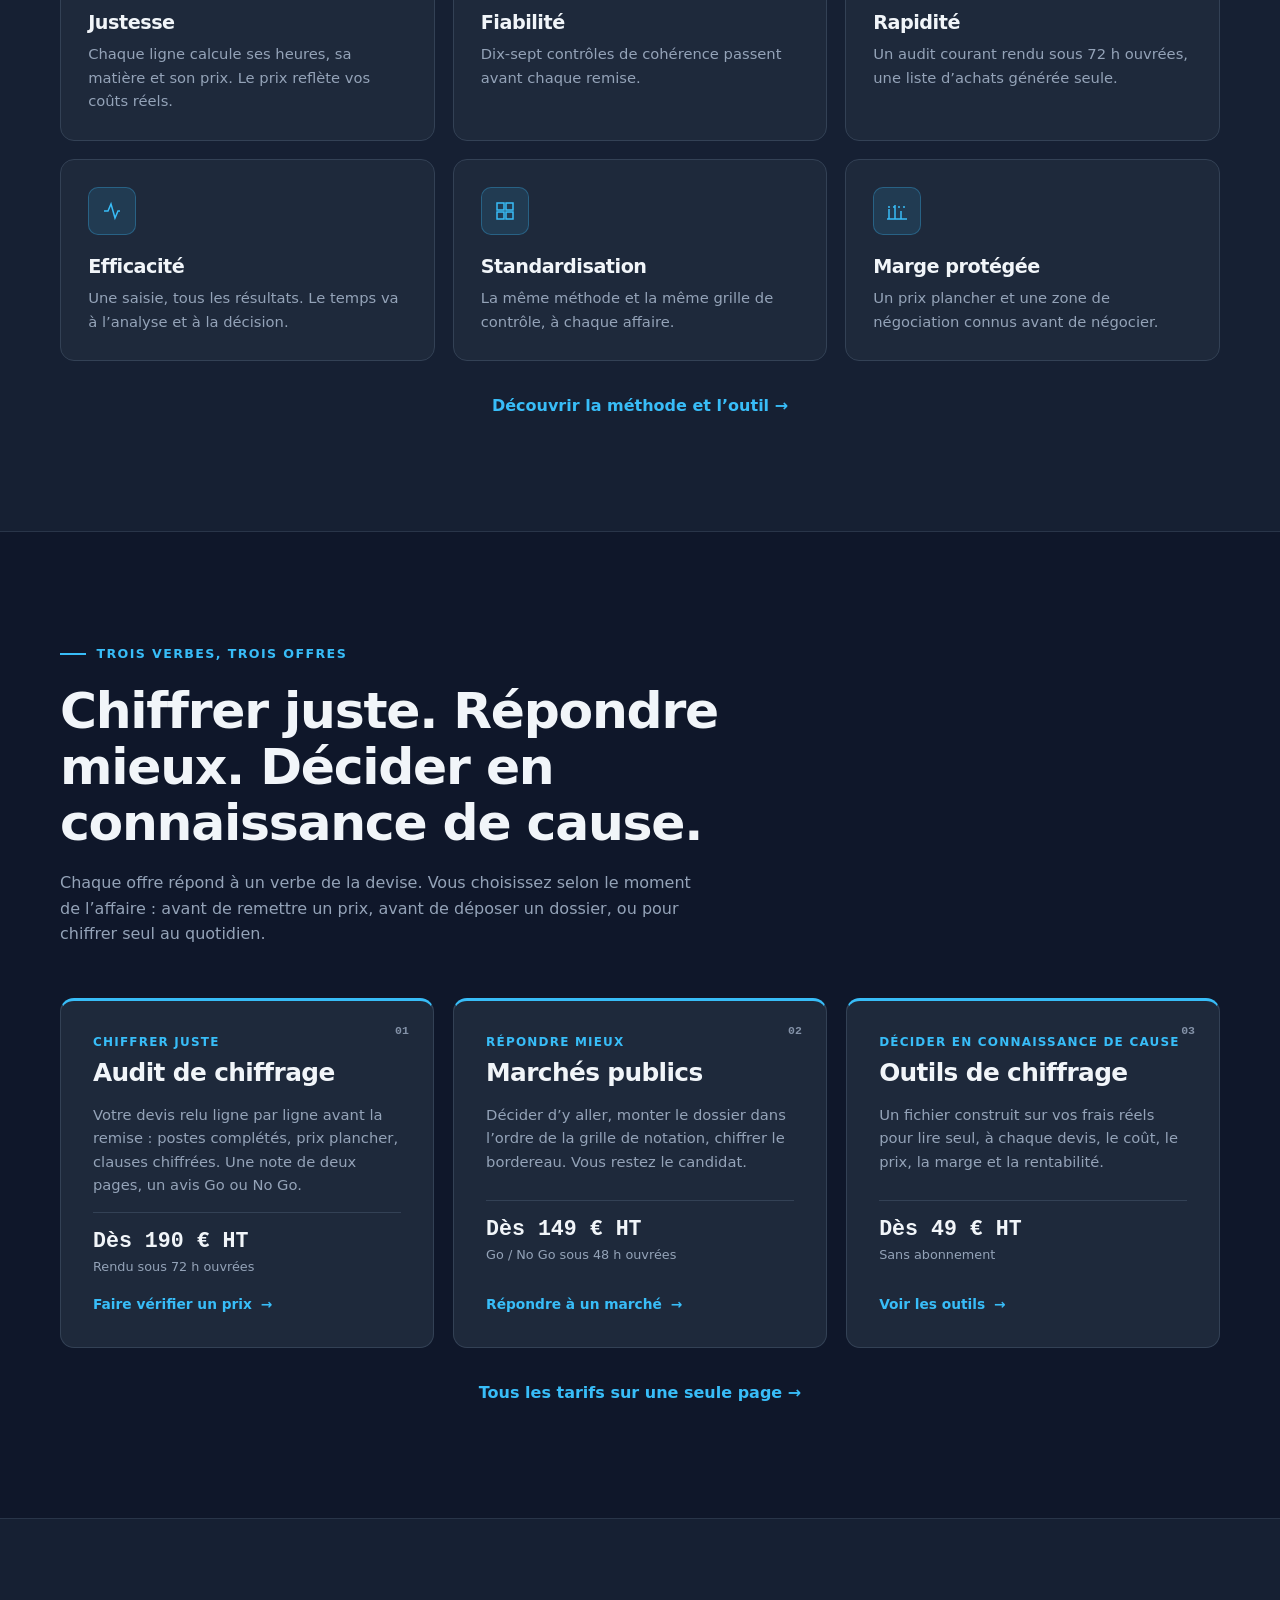
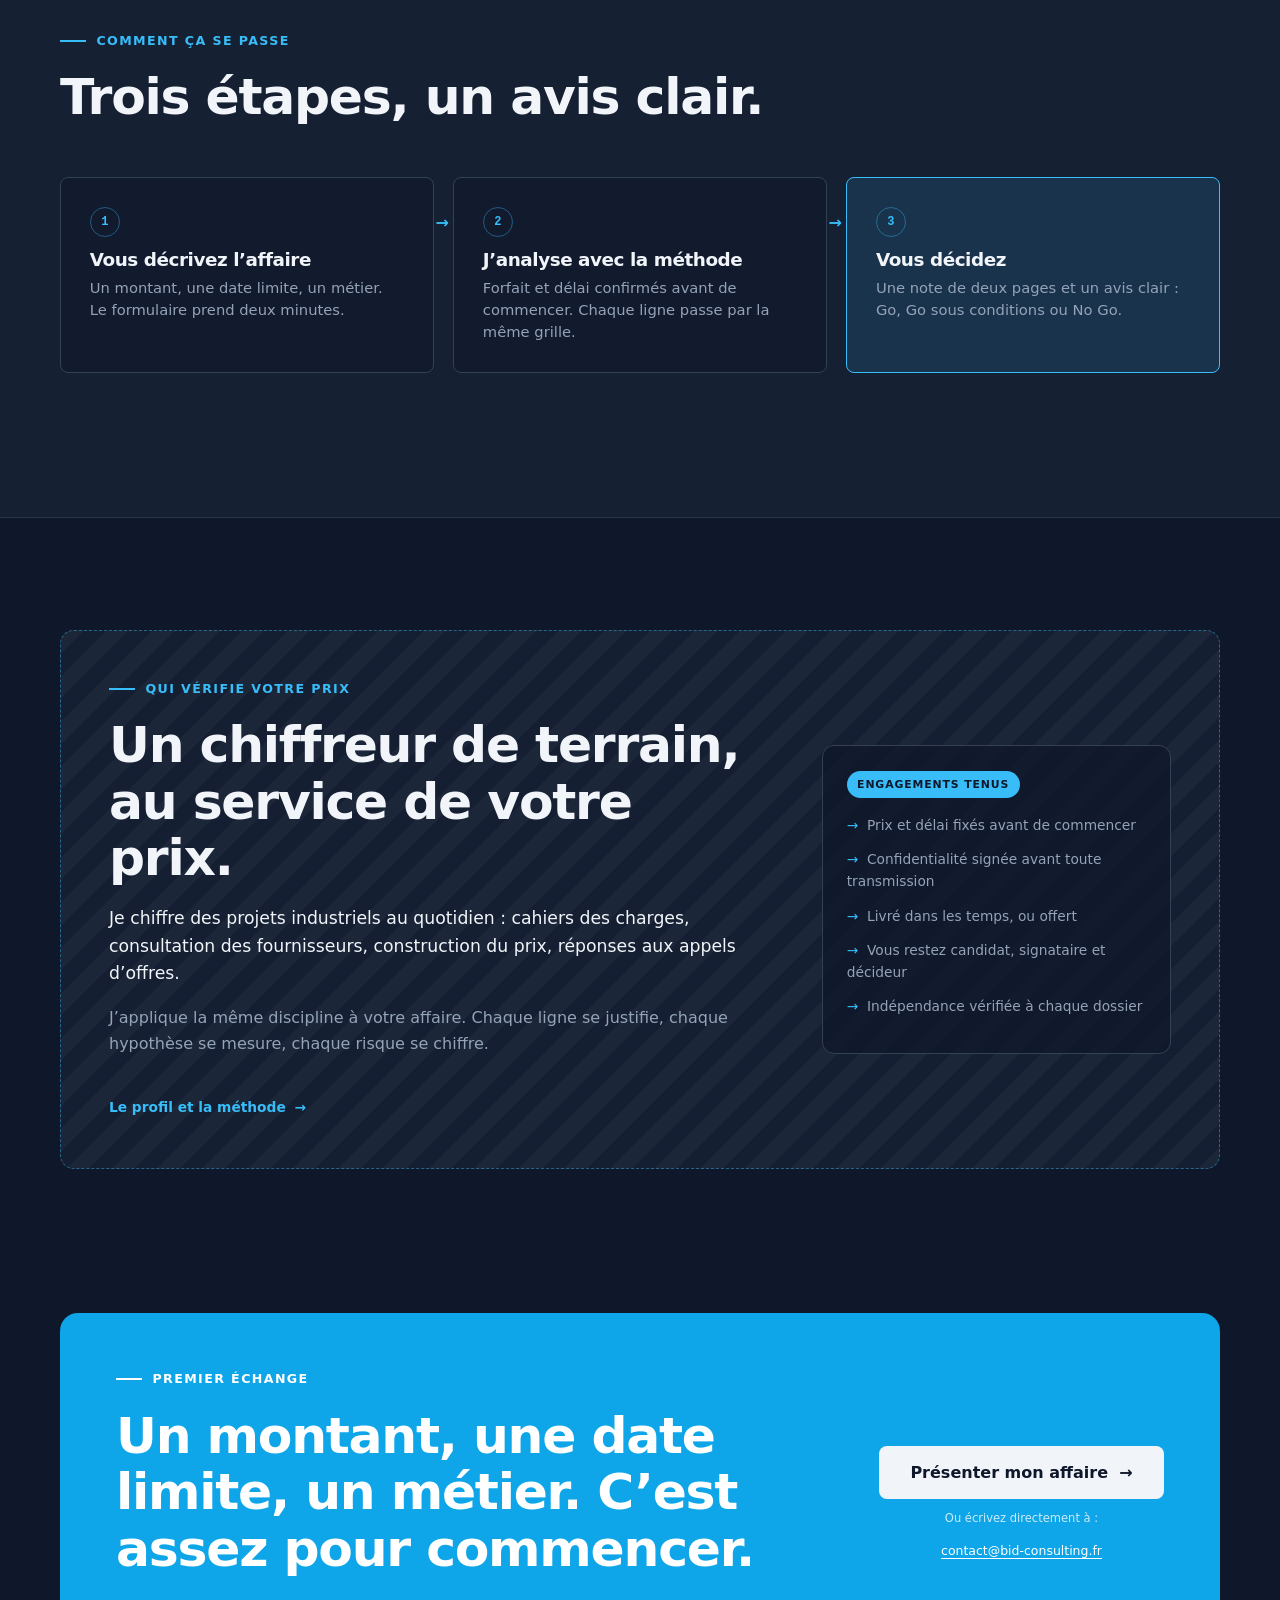
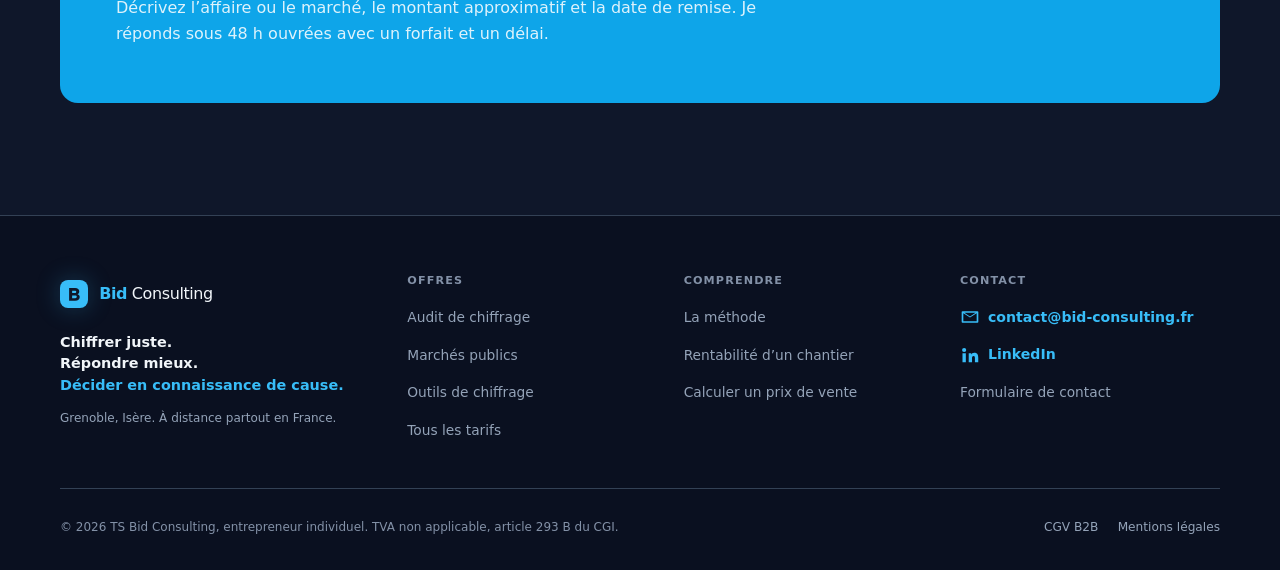
==== commit 4d9b7afa: "Site orienté solution : six gains, page Méthode allégée, contraste AA - Accueil : six gains issus de" ====
--- a/index.html
+++ b/index.html
@@ -4,7 +4,7 @@
     <meta charset="UTF-8" />
     <meta name="viewport" content="width=device-width, initial-scale=1" />
     <title>Chiffrage et appels d’offres pour TPE | Bid Consulting</title>
-    <meta name="description" content="Faites vérifier votre prix avant de l’envoyer et répondez aux marchés publics avec un dossier solide. La rigueur du chiffrage industriel pour TPE et PME." />
+    <meta name="description" content="Des prix justes, une marge protégée, des réponses aux marchés publics solides : la méthode de chiffrage des projets industriels au service des TPE et PME." />
     <meta name="robots" content="index, follow, max-image-preview:large, max-snippet:-1" />
     <link rel="canonical" href="https://www.bid-consulting.fr/" />
     <meta name="author" content="Bid Consulting" />
@@ -19,7 +19,7 @@
     <meta property="og:locale" content="fr_FR" />
     <meta property="og:site_name" content="Bid Consulting" />
     <meta property="og:title" content="Un prix juste se construit. Il ne se devine pas." />
-    <meta property="og:description" content="Faites vérifier votre prix avant de l’envoyer et répondez aux marchés publics avec un dossier solide. La rigueur du chiffrage industriel pour TPE et PME." />
+    <meta property="og:description" content="Des prix justes, une marge protégée, des réponses aux marchés publics solides : la méthode de chiffrage des projets industriels au service des TPE et PME." />
     <meta property="og:url" content="https://www.bid-consulting.fr/" />
     <meta property="og:image" content="https://www.bid-consulting.fr/assets/img/og-bid-consulting.jpg" />
     <meta property="og:image:type" content="image/jpeg" />
@@ -28,7 +28,7 @@
     <meta property="og:image:alt" content="Bid Consulting : audit de chiffrage, marchés publics et outils de chiffrage pour TPE et PME" />
     <meta name="twitter:card" content="summary_large_image" />
     <meta name="twitter:title" content="Un prix juste se construit. Il ne se devine pas." />
-    <meta name="twitter:description" content="Faites vérifier votre prix avant de l’envoyer et répondez aux marchés publics avec un dossier solide. La rigueur du chiffrage industriel pour TPE et PME." />
+    <meta name="twitter:description" content="Des prix justes, une marge protégée, des réponses aux marchés publics solides : la méthode de chiffrage des projets industriels au service des TPE et PME." />
     <meta name="twitter:image" content="https://www.bid-consulting.fr/assets/img/og-bid-consulting.jpg" />
     <script type="application/ld+json">
 {
@@ -117,7 +117,7 @@
    "@id": "https://www.bid-consulting.fr/#page",
    "url": "https://www.bid-consulting.fr/",
    "name": "Chiffrage et appels d’offres pour TPE | Bid Consulting",
-   "description": "Faites vérifier votre prix avant de l’envoyer et répondez aux marchés publics avec un dossier solide. La rigueur du chiffrage industriel pour TPE et PME.",
+   "description": "Des prix justes, une marge protégée, des réponses aux marchés publics solides : la méthode de chiffrage des projets industriels au service des TPE et PME.",
    "inLanguage": "fr-FR",
    "isPartOf": {
     "@id": "https://www.bid-consulting.fr/#site"
@@ -139,49 +139,52 @@
   </head>
   <body>
     <a class="skip-link" href="#contenu">Aller au contenu</a>
-    <header class="topbar"><div class="conteneur topbar__inner"><a class="marque" href="./" aria-label="Bid Consulting, accueil"><svg class="marque__logo" viewBox="0 0 48 48" aria-hidden="true"><path d="M11 8h16c7 0 11 3.8 11 9.3 0 3.3-1.7 5.9-4.5 7.3 3.7 1.2 5.8 4.1 5.8 7.6C39.3 38.7 34.6 42 27 42H11V8Zm8 7v6.5h7.4c2.3 0 3.7-1.1 3.7-3.2 0-2.2-1.4-3.3-3.9-3.3H19Zm0 13.2V35h8.3c2.7 0 4.1-1.1 4.1-3.4 0-2.2-1.5-3.4-4.3-3.4H19Z"/></svg><span><strong>Bid</strong> Consulting</span></a><button class="nav-toggle" type="button" aria-expanded="false" aria-controls="navigation"><span class="sr-only">Ouvrir le menu</span><span></span><span></span><span></span></button><nav id="navigation" class="nav" aria-label="Navigation principale"><a class="nav__lien" href="audit-chiffrage.html">Audit de chiffrage</a><a class="nav__lien" href="marches-publics-tpe.html">Marchés publics</a><a class="nav__lien" href="outil-chiffrage-artisan.html">Outils de chiffrage</a><a class="nav__lien" href="approche.html">Approche</a><a class="nav__lien" href="tarifs.html">Tarifs</a><a class="nav__lien nav__lien--cta" href="contact.html" data-goatcounter-click="nav-cta">Faire vérifier mon prix</a></nav></div></header>
+    <header class="topbar"><div class="conteneur topbar__inner"><a class="marque" href="./" aria-label="Bid Consulting, accueil"><svg class="marque__logo" viewBox="0 0 48 48" aria-hidden="true"><path d="M11 8h16c7 0 11 3.8 11 9.3 0 3.3-1.7 5.9-4.5 7.3 3.7 1.2 5.8 4.1 5.8 7.6C39.3 38.7 34.6 42 27 42H11V8Zm8 7v6.5h7.4c2.3 0 3.7-1.1 3.7-3.2 0-2.2-1.4-3.3-3.9-3.3H19Zm0 13.2V35h8.3c2.7 0 4.1-1.1 4.1-3.4 0-2.2-1.5-3.4-4.3-3.4H19Z"/></svg><span><strong>Bid</strong> Consulting</span></a><button class="nav-toggle" type="button" aria-expanded="false" aria-controls="navigation"><span class="sr-only">Ouvrir le menu</span><span></span><span></span><span></span></button><nav id="navigation" class="nav" aria-label="Navigation principale"><a class="nav__lien" href="audit-chiffrage.html">Audit de chiffrage</a><a class="nav__lien" href="marches-publics-tpe.html">Marchés publics</a><a class="nav__lien" href="outil-chiffrage-artisan.html">Outils de chiffrage</a><a class="nav__lien" href="approche.html">Méthode</a><a class="nav__lien" href="tarifs.html">Tarifs</a><a class="nav__lien nav__lien--cta" href="contact.html" data-goatcounter-click="nav-cta">Faire vérifier mon prix</a></nav></div></header>
     <main id="contenu">
       <section id="accueil" class="hero section">
         <div class="halo halo--un" aria-hidden="true"></div><div class="halo halo--deux" aria-hidden="true"></div>
         <div class="conteneur hero__grille">
-          <div class="hero__contenu"><p class="eyebrow"><span></span> Chiffrage et appels d’offres pour TPE et PME</p><h1>Un prix juste se construit.<br /><em>Il ne se devine pas.</em></h1><p class="hero__texte">Un oubli de 2&nbsp;% sur une affaire de 100&nbsp;000&nbsp;€ coûte 2&nbsp;000&nbsp;€. Je reprends votre prix avec la méthode d’un chiffreur de projets industriels : coûts réels, prix plancher, clauses qui mangent la marge. Vous recevez un avis net, avant de remettre votre offre.</p><div class="hero__actions"><a class="btn btn--primaire" href="audit-chiffrage.html" data-goatcounter-click="cta-hero-audit-chiffrage">Faire vérifier mon prix <span>→</span></a><a class="btn btn--secondaire" href="marches-publics-tpe.html" data-goatcounter-click="cta-hero-marches-publics">Répondre à un marché public</a></div><p class="hero__repere"><strong>Audit Express : 190&nbsp;€ HT, rendu sous 72&nbsp;h ouvrées.</strong><span>Pour une affaire de moins de 30&nbsp;000&nbsp;€ HT. Livré dans les temps, ou offert.</span></p><ul class="hero__preuves" aria-label="Engagements de Bid Consulting"><li><span>✓</span> Indépendant : ni travaux, ni logiciel à vous vendre</li><li><span>✓</span> Confidentialité signée avant envoi</li><li><span>✓</span> Prix fixé avant de commencer</li></ul></div>
-          <div class="pilotage" aria-label="Exemple illustratif de note d’audit"><div class="pilotage__haut"><div><p class="micro">EXEMPLE DE NOTE D’AUDIT</p><h2>Votre prix, relu en un regard</h2></div><span class="statut statut--vigilance"><i></i> Go sous conditions</span></div><div class="prix"><p>Prix remis par l’entreprise</p><strong>12 450 <small>€ HT</small></strong><span>Marge de négociation : 2 250 € HT</span></div><div class="jauge" aria-label="Position du projet : zone équilibrée"><div class="jauge__rail"><span></span><i></i></div><div class="jauge__labels"><span>À risque</span><span>Équilibré</span><span>Rentable</span></div></div><div class="indicateurs"><div><span>Coût de revient</span><strong>9 180 €</strong></div><div><span>Prix plancher</span><strong>10 200 €</strong></div><div><span>Marge sur vente</span><strong class="accent">26,3 %</strong></div></div><div class="alerte"><span>!</span><p><strong>2 oublis repérés : location de nacelle et trajets.</strong> Coût non chiffré : 640 € HT. Pénalités de retard plafonnées à 10&nbsp;% : à intégrer au risque.</p></div><p class="pilotage__note">Données fictives, uniquement destinées à illustrer le contenu d’une note.</p></div>
+          <div class="hero__contenu"><p class="eyebrow"><span></span> Chiffrage et appels d’offres pour TPE et PME</p><h1>Un prix juste se construit.<br /><em>Il ne se devine pas.</em></h1><p class="hero__texte">Je vérifie et je construis vos prix avec la méthode des projets industriels. Vous remettez votre offre avec un prix juste, une marge protégée et une décision claire.</p><div class="hero__actions"><a class="btn btn--primaire" href="audit-chiffrage.html" data-goatcounter-click="cta-hero-audit-chiffrage">Faire vérifier mon prix <span>→</span></a><a class="btn btn--secondaire" href="marches-publics-tpe.html" data-goatcounter-click="cta-hero-marches-publics">Répondre à un marché public</a></div><p class="hero__repere"><strong>Audit Express : 190&nbsp;€ HT, rendu sous 72&nbsp;h ouvrées.</strong><span>Pour une affaire de moins de 30&nbsp;000&nbsp;€ HT. Livré dans les temps, ou offert.</span></p><ul class="hero__preuves" aria-label="Engagements de Bid Consulting"><li><span>✓</span> Indépendant : ni travaux, ni logiciel à vous vendre</li><li><span>✓</span> Confidentialité signée avant envoi</li><li><span>✓</span> Prix fixé avant de commencer</li></ul></div>
+          <div class="pilotage" aria-label="Exemple illustratif de note d’audit"><div class="pilotage__haut"><div><p class="micro">EXEMPLE DE NOTE D’AUDIT</p><h2>Votre prix, relu en un regard</h2></div><span class="statut statut--vigilance"><i></i> Go sous conditions</span></div><div class="prix"><p>Prix remis par l’entreprise</p><strong>12 450 <small>€ HT</small></strong><span>Marge de négociation : 2 250 € HT</span></div><div class="jauge" aria-label="Position du projet : zone équilibrée"><div class="jauge__rail"><span></span><i></i></div><div class="jauge__labels"><span>À risque</span><span>Équilibré</span><span>Rentable</span></div></div><div class="indicateurs"><div><span>Coût de revient</span><strong>9 180 €</strong></div><div><span>Prix plancher</span><strong>10 200 €</strong></div><div><span>Marge sur vente</span><strong class="accent">26,3 %</strong></div></div><div class="alerte"><span>✓</span><p><strong>2 postes ajoutés au prix : location de nacelle et trajets, soit 640 € HT.</strong> Pénalités de retard plafonnées à 10&nbsp;% : intégrées au risque.</p></div><p class="pilotage__note">Données fictives, uniquement destinées à illustrer le contenu d’une note.</p></div>
         </div>
       </section>
 
-      <section id="constat" class="section section--surface"><div class="conteneur constat">
-        <div><p class="eyebrow"><span></span> Le terrain libre</p>
-          <h2>On vérifie le devis de celui qui le reçoit. Rarement celui de l’entreprise qui l’envoie.</h2>
-          <p class="constat__lead">Un particulier trouve sans peine quelqu’un pour relire le devis qu’il va signer. L’entreprise qui remet le prix, elle, reste seule face à son tableur.</p>
-          <p>Le logiciel calcule ce qu’on lui donne. Le cabinet rédige le mémoire. Le comptable lit l’exercice passé. La veille de la remise, quand le prix se décide, personne ne contrôle la ligne oubliée ni la clause qui coûte. C’est cet espace que j’occupe.</p>
-          <a class="niveau__lien" href="approche.html" data-goatcounter-click="accueil-approche">Comprendre l’approche <span>→</span></a></div>
-        <aside class="errc-court" aria-label="Positionnement en quatre mots"><p class="micro">L’OFFRE EN QUATRE GESTES</p><ul><li><span>Éliminer</span>Le taux horaire et l’abonnement imposé</li><li><span>Réduire</span>Le délai : 72 h pour un devis courant</li><li><span>Renforcer</span>La rigueur du coût de revient</li><li><span>Créer</span>L’audit du prix côté entreprise</li></ul>
-          <p class="pilotage__note">Grille Éliminer, Réduire, Renforcer, Créer détaillée sur la page Approche.</p></aside>
+      <section id="gains" class="section section--surface"><div class="conteneur">
+        <div class="intro-section"><p class="eyebrow"><span></span> Ce que la méthode vous apporte</p>
+          <h2>Une méthode outillée. Six gains concrets.</h2>
+          <p>Chaque dossier passe par la même méthode, appuyée sur un outil de chiffrage conçu et éprouvé sur des affaires industrielles. L’outil garde la rigueur, vous gardez le temps.</p></div>
+        <div class="gains"><article class="gain"><div class="icone"><svg viewBox="0 0 24 24" aria-hidden="true"><path d="M12 3v18M5 7h14M7 7l-3 7h6L7 7Zm10 0-3 7h6l-3-7Z"/></svg></div><h3>Justesse</h3><p>Chaque ligne calcule ses heures, sa matière et son prix. Le prix reflète vos coûts réels.</p></article><article class="gain"><div class="icone"><svg viewBox="0 0 24 24" aria-hidden="true"><path d="M12 3 4 6v6c0 4.5 3.4 8.3 8 9 4.6-.7 8-4.5 8-9V6l-8-3Z"/><path d="m8.5 12 2.5 2.5 4.5-5"/></svg></div><h3>Fiabilité</h3><p>Dix-sept contrôles de cohérence passent avant chaque remise.</p></article><article class="gain"><div class="icone"><svg viewBox="0 0 24 24" aria-hidden="true"><path d="M13 3 5 13h6l-1 8 8-10h-6l1-8Z"/></svg></div><h3>Rapidité</h3><p>Un audit courant rendu sous 72 h ouvrées, une liste d’achats générée seule.</p></article><article class="gain"><div class="icone"><svg viewBox="0 0 24 24" aria-hidden="true"><path d="M4 12h4l3-7 4 14 3-7h2"/></svg></div><h3>Efficacité</h3><p>Une saisie, tous les résultats. Le temps va à l’analyse et à la décision.</p></article><article class="gain"><div class="icone"><svg viewBox="0 0 24 24" aria-hidden="true"><path d="M4 4h7v7H4zM13 4h7v7h-7zM4 13h7v7H4zM13 13h7v7h-7z"/></svg></div><h3>Standardisation</h3><p>La même méthode et la même grille de contrôle, à chaque affaire.</p></article><article class="gain"><div class="icone"><svg viewBox="0 0 24 24" aria-hidden="true"><path d="M4 20V10M10 20V6M16 20v-8M22 20H2"/><path d="M3 8h18" stroke-dasharray="2 3"/></svg></div><h3>Marge protégée</h3><p>Un prix plancher et une zone de négociation connus avant de négocier.</p></article></div>
+        <p class="lien-tarifs"><a href="approche.html" data-goatcounter-click="accueil-methode">Découvrir la méthode et l’outil <span>→</span></a></p>
       </div></section>
 
       <section id="offres" class="section"><div class="conteneur">
         <div class="intro-section"><p class="eyebrow"><span></span> Trois verbes, trois offres</p>
-          <h2>La devise sert de plan de travail.</h2>
-          <p>Chaque offre répond à un verbe. Vous choisissez selon le moment de l’affaire : avant de remettre un prix, avant de déposer un dossier, ou pour chiffrer seul au quotidien.</p></div>
-        <div class="piliers"><article class="pilier"><p class="pilier__num">01</p><p class="pilier__verbe">Chiffrer juste</p><h3>Audit de chiffrage</h3><p>Votre devis relu ligne par ligne avant la remise : oublis chiffrés, prix plancher, clauses à risque. Une note de deux pages, un avis Go ou No Go.</p><p class="pilier__prix"><strong>Dès 190 € HT</strong><span>Rendu sous 72 h ouvrées</span></p><a class="niveau__lien" href="audit-chiffrage.html" data-goatcounter-click="pilier-01">Faire vérifier un prix <span>→</span></a></article><article class="pilier"><p class="pilier__num">02</p><p class="pilier__verbe">Répondre mieux</p><h3>Marchés publics</h3><p>Décider d’y aller, monter le dossier dans l’ordre de la grille de notation, chiffrer le bordereau. Vous restez le candidat.</p><p class="pilier__prix"><strong>Dès 149 € HT</strong><span>Go / No Go sous 48 h ouvrées</span></p><a class="niveau__lien" href="marches-publics-tpe.html" data-goatcounter-click="pilier-02">Répondre à un marché <span>→</span></a></article><article class="pilier"><p class="pilier__num">03</p><p class="pilier__verbe">Décider en connaissance de cause</p><h3>Outils de chiffrage</h3><p>Un fichier construit sur vos frais réels pour lire seul, à chaque devis, le coût, le prix, la marge et la rentabilité.</p><p class="pilier__prix"><strong>Dès 49 € HT</strong><span>Sans abonnement</span></p><a class="niveau__lien" href="outil-chiffrage-artisan.html" data-goatcounter-click="pilier-03">Voir les outils <span>→</span></a></article></div>
+          <h2>Chiffrer juste. Répondre mieux. Décider en connaissance de cause.</h2>
+          <p>Chaque offre répond à un verbe de la devise. Vous choisissez selon le moment de l’affaire : avant de remettre un prix, avant de déposer un dossier, ou pour chiffrer seul au quotidien.</p></div>
+        <div class="piliers"><article class="pilier"><p class="pilier__num">01</p><p class="pilier__verbe">Chiffrer juste</p><h3>Audit de chiffrage</h3><p>Votre devis relu ligne par ligne avant la remise : postes complétés, prix plancher, clauses chiffrées. Une note de deux pages, un avis Go ou No Go.</p><p class="pilier__prix"><strong>Dès 190 € HT</strong><span>Rendu sous 72 h ouvrées</span></p><a class="niveau__lien" href="audit-chiffrage.html" data-goatcounter-click="pilier-01">Faire vérifier un prix <span>→</span></a></article><article class="pilier"><p class="pilier__num">02</p><p class="pilier__verbe">Répondre mieux</p><h3>Marchés publics</h3><p>Décider d’y aller, monter le dossier dans l’ordre de la grille de notation, chiffrer le bordereau. Vous restez le candidat.</p><p class="pilier__prix"><strong>Dès 149 € HT</strong><span>Go / No Go sous 48 h ouvrées</span></p><a class="niveau__lien" href="marches-publics-tpe.html" data-goatcounter-click="pilier-02">Répondre à un marché <span>→</span></a></article><article class="pilier"><p class="pilier__num">03</p><p class="pilier__verbe">Décider en connaissance de cause</p><h3>Outils de chiffrage</h3><p>Un fichier construit sur vos frais réels pour lire seul, à chaque devis, le coût, le prix, la marge et la rentabilité.</p><p class="pilier__prix"><strong>Dès 49 € HT</strong><span>Sans abonnement</span></p><a class="niveau__lien" href="outil-chiffrage-artisan.html" data-goatcounter-click="pilier-03">Voir les outils <span>→</span></a></article></div>
         <p class="lien-tarifs"><a href="tarifs.html" data-goatcounter-click="accueil-tarifs">Tous les tarifs sur une seule page <span>→</span></a></p>
       </div></section>
 
-      <section id="engagements" class="section section--surface"><div class="conteneur"><article class="developpement">
+      <section id="deroule" class="section section--surface"><div class="conteneur">
+        <div class="intro-section"><p class="eyebrow"><span></span> Comment ça se passe</p>
+          <h2>Trois étapes, un avis clair.</h2></div>
+        <ol class="chaine chaine--trois"><li><span>1</span><h3>Vous décrivez l’affaire</h3><p>Un montant, une date limite, un métier. Le formulaire prend deux minutes.</p></li><li><span>2</span><h3>J’analyse avec la méthode</h3><p>Forfait et délai confirmés avant de commencer. Chaque ligne passe par la même grille.</p></li><li><span>3</span><h3>Vous décidez</h3><p>Une note de deux pages et un avis clair : Go, Go sous conditions ou No Go.</p></li></ol>
+      </div></section>
+
+      <section id="engagements" class="section"><div class="conteneur"><article class="developpement">
         <div><p class="eyebrow"><span></span> Qui vérifie votre prix</p>
-          <h2>Un chiffreur de terrain, pas un vendeur.</h2>
+          <h2>Un chiffreur de terrain, au service de votre prix.</h2>
           <p class="a-propos__lead">Je chiffre des projets industriels au quotidien : cahiers des charges, consultation des fournisseurs, construction du prix, réponses aux appels d’offres.</p>
           <p>J’applique la même discipline à votre affaire. Chaque ligne se justifie, chaque hypothèse se mesure, chaque risque se chiffre.</p>
-          <p>Cette discipline tient dans un outil que j’ai conçu : sur une affaire industrielle, dix-sept contrôles automatiques passent avant qu’un prix sorte.</p>
-          <a class="niveau__lien" href="approche.html#outil">Voir l’outil et la méthode <span>→</span></a></div>
+          <a class="niveau__lien" href="approche.html#profil">Le profil et la méthode <span>→</span></a></div>
         <div class="developpement__liste"><span>Engagements tenus</span><ul>
           <li>Prix et délai fixés avant de commencer</li><li>Confidentialité signée avant toute transmission</li>
           <li>Livré dans les temps, ou offert</li><li>Vous restez candidat, signataire et décideur</li>
-          <li>Aucun dossier en conflit d’intérêts</li></ul></div>
+          <li>Indépendance vérifiée à chaque dossier</li></ul></div>
       </article></div></section>
 
       <section id="contact" class="section contact"><div class="conteneur"><div class="contact__carte"><div><p class="eyebrow"><span></span> Premier échange</p><h2>Un montant, une date limite, un métier. C’est assez pour commencer.</h2><p>Décrivez l’affaire ou le marché, le montant approximatif et la date de remise. Je réponds sous 48 h ouvrées avec un forfait et un délai.</p></div><div class="contact__action"><a class="btn btn--clair" href="contact.html" data-goatcounter-click="conversion-contact-final">Présenter mon affaire <span>→</span></a><p>Ou écrivez directement à :</p><a class="contact__email" href="mailto:contact@bid-consulting.fr">contact@bid-consulting.fr</a></div></div></div></section>
     </main>
-    <footer class="pied"><div class="conteneur"><div class="pied__grille"><div class="pied__marque"><a class="marque marque--footer" href="./"><svg class="marque__logo" viewBox="0 0 48 48" aria-hidden="true"><path d="M11 8h16c7 0 11 3.8 11 9.3 0 3.3-1.7 5.9-4.5 7.3 3.7 1.2 5.8 4.1 5.8 7.6C39.3 38.7 34.6 42 27 42H11V8Zm8 7v6.5h7.4c2.3 0 3.7-1.1 3.7-3.2 0-2.2-1.4-3.3-3.9-3.3H19Zm0 13.2V35h8.3c2.7 0 4.1-1.1 4.1-3.4 0-2.2-1.5-3.4-4.3-3.4H19Z"/></svg><span><strong>Bid</strong> Consulting</span></a><p class="pied__devise">Chiffrer juste.<br />Répondre mieux.<br /><span>Décider en connaissance de cause.</span></p><p>Grenoble, Isère. À distance partout en France.</p></div><nav class="pied__col" aria-label="Offres"><p class="pied__titre">Offres</p><a href="audit-chiffrage.html">Audit de chiffrage</a><a href="marches-publics-tpe.html">Marchés publics</a><a href="outil-chiffrage-artisan.html">Outils de chiffrage</a><a href="tarifs.html">Tous les tarifs</a></nav><nav class="pied__col" aria-label="Comprendre"><p class="pied__titre">Comprendre</p><a href="approche.html">L’approche</a><a href="analyse-rentabilite-chantier.html">Rentabilité d’un chantier</a><a href="calcul-prix-vente-artisan.html">Calculer un prix de vente</a></nav><div class="pied__col"><p class="pied__titre">Contact</p><a class="pied__email" href="mailto:contact@bid-consulting.fr"><svg viewBox="0 0 24 24" aria-hidden="true"><path d="M3 5h18a1 1 0 0 1 1 1v12a1 1 0 0 1-1 1H3a1 1 0 0 1-1-1V6a1 1 0 0 1 1-1Zm1 2.4V17h16V7.4l-8 5.3-8-5.3ZM5.2 7 12 11.5 18.8 7H5.2Z"/></svg>contact@bid-consulting.fr</a><a class="pied__linkedin" href="https://www.linkedin.com/company/bid-consulting-fr/" target="_blank" rel="noopener" aria-label="Bid Consulting sur LinkedIn"><svg viewBox="0 0 24 24" aria-hidden="true"><path d="M4.98 3.5a2.5 2.5 0 1 1 0 5 2.5 2.5 0 0 1 0-5ZM3 9.75h4v11H3v-11Zm6.5 0h3.8v1.5h.06c.53-1 1.83-2.05 3.77-2.05 4.03 0 4.77 2.65 4.77 6.1v5.45h-4v-4.83c0-1.15-.02-2.63-1.6-2.63-1.6 0-1.85 1.25-1.85 2.55v4.91h-4v-11Z"/></svg>LinkedIn</a><a href="contact.html">Formulaire de contact</a></div></div><div class="pied__bas"><p>© <span id="annee">2026</span> TS Bid Consulting, entrepreneur individuel. TVA non applicable, article 293 B du CGI.</p><nav aria-label="Informations légales"><a href="documents/CGV_B2B_Bid_Consulting.pdf" target="_blank" rel="noopener">CGV B2B</a><a href="mentions-legales.html">Mentions légales</a></nav></div></div></footer>
+    <footer class="pied"><div class="conteneur"><div class="pied__grille"><div class="pied__marque"><a class="marque marque--footer" href="./"><svg class="marque__logo" viewBox="0 0 48 48" aria-hidden="true"><path d="M11 8h16c7 0 11 3.8 11 9.3 0 3.3-1.7 5.9-4.5 7.3 3.7 1.2 5.8 4.1 5.8 7.6C39.3 38.7 34.6 42 27 42H11V8Zm8 7v6.5h7.4c2.3 0 3.7-1.1 3.7-3.2 0-2.2-1.4-3.3-3.9-3.3H19Zm0 13.2V35h8.3c2.7 0 4.1-1.1 4.1-3.4 0-2.2-1.5-3.4-4.3-3.4H19Z"/></svg><span><strong>Bid</strong> Consulting</span></a><p class="pied__devise">Chiffrer juste.<br />Répondre mieux.<br /><span>Décider en connaissance de cause.</span></p><p>Grenoble, Isère. À distance partout en France.</p></div><nav class="pied__col" aria-label="Offres"><p class="pied__titre">Offres</p><a href="audit-chiffrage.html">Audit de chiffrage</a><a href="marches-publics-tpe.html">Marchés publics</a><a href="outil-chiffrage-artisan.html">Outils de chiffrage</a><a href="tarifs.html">Tous les tarifs</a></nav><nav class="pied__col" aria-label="Comprendre"><p class="pied__titre">Comprendre</p><a href="approche.html">La méthode</a><a href="analyse-rentabilite-chantier.html">Rentabilité d’un chantier</a><a href="calcul-prix-vente-artisan.html">Calculer un prix de vente</a></nav><div class="pied__col"><p class="pied__titre">Contact</p><a class="pied__email" href="mailto:contact@bid-consulting.fr"><svg viewBox="0 0 24 24" aria-hidden="true"><path d="M3 5h18a1 1 0 0 1 1 1v12a1 1 0 0 1-1 1H3a1 1 0 0 1-1-1V6a1 1 0 0 1 1-1Zm1 2.4V17h16V7.4l-8 5.3-8-5.3ZM5.2 7 12 11.5 18.8 7H5.2Z"/></svg>contact@bid-consulting.fr</a><a class="pied__linkedin" href="https://www.linkedin.com/company/bid-consulting-fr/" target="_blank" rel="noopener" aria-label="Bid Consulting sur LinkedIn"><svg viewBox="0 0 24 24" aria-hidden="true"><path d="M4.98 3.5a2.5 2.5 0 1 1 0 5 2.5 2.5 0 0 1 0-5ZM3 9.75h4v11H3v-11Zm6.5 0h3.8v1.5h.06c.53-1 1.83-2.05 3.77-2.05 4.03 0 4.77 2.65 4.77 6.1v5.45h-4v-4.83c0-1.15-.02-2.63-1.6-2.63-1.6 0-1.85 1.25-1.85 2.55v4.91h-4v-11Z"/></svg>LinkedIn</a><a href="contact.html">Formulaire de contact</a></div></div><div class="pied__bas"><p>© <span id="annee">2026</span> TS Bid Consulting, entrepreneur individuel. TVA non applicable, article 293 B du CGI.</p><nav aria-label="Informations légales"><a href="documents/CGV_B2B_Bid_Consulting.pdf" target="_blank" rel="noopener">CGV B2B</a><a href="mentions-legales.html">Mentions légales</a></nav></div></div></footer>
   </body>
 </html>
--- a/assets/css/main.css
+++ b/assets/css/main.css
@@ -557,3 +557,37 @@
 .outil-lien p:last-child { margin: 0; }
 @media (max-width: 1100px) { .chaine { grid-template-columns: repeat(3,1fr); } .chaine li:nth-child(3)::after { display: none; } }
 @media (max-width: 760px) { .chaine { grid-template-columns: 1fr; } .chaine li::after { display: none; } .outil-lien { grid-template-columns: 1fr; } }
+
+/* ===== Version orientée solution (2026-11) ===== */
+/* Lisibilité : contraste AA du texte secondaire et tailles minimales */
+:root { --faible: #8391a7; }
+.micro, .pilotage__note, .jauge__labels, .indicateurs span, .alerte p, .renouvellement-options span, .tarif span, .tarif small { font-size: max(.75rem, 12px); }
+.statut, .niveau__badge { font-size: .72rem; }
+.alerte > span { background: var(--vert); }
+
+/* Six gains */
+.gains { display: grid; grid-template-columns: repeat(3,1fr); gap: 1.1rem; }
+.gain { padding: 1.7rem; border: 1px solid var(--bordure); border-radius: var(--radius); background: var(--surface); }
+.gain .icone { margin-bottom: 1.3rem; }
+.gain h3 { margin: 0 0 .55rem; font-size: 1.2rem; }
+.gain p { margin: 0; font-size: .92rem; }
+.gains--detail .gain p { font-size: .95rem; line-height: 1.65; }
+
+/* Déroulé en trois étapes */
+.chaine--trois { grid-template-columns: repeat(3,1fr); gap: 1.2rem; }
+.chaine--trois li { padding: 1.8rem; }
+.chaine--trois h3 { font-size: 1.15rem; }
+.chaine--trois p { font-size: .92rem; }
+.chaine--trois li:not(:last-child)::after { right: -1rem; top: 2rem; }
+
+/* Gestes de la grille océan bleu, tous positifs */
+.errc--simplifier h3, .errc--simplifier li::before { color: var(--vert); }
+.errc--accelerer h3, .errc--accelerer li::before { color: var(--ambre); }
+.errc--simplifier li::before, .errc--accelerer li::before, .errc--renforcer li::before, .errc--creer li::before { content: "✓"; }
+.errc--renforcer h3, .errc--renforcer li::before { color: var(--bleu); }
+
+.outil-note { margin: 0; color: var(--texte); font-size: .9rem; text-align: center; }
+.principe { margin: 2rem 0 0; padding: 1.2rem 1.4rem; border-left: 3px solid var(--bleu); color: var(--encre); background: var(--bleu-voile); font-size: 1.1rem; font-weight: 600; line-height: 1.5; }
+
+@media (max-width: 960px) { .gains { grid-template-columns: 1fr 1fr; } .chaine--trois { grid-template-columns: 1fr; } .chaine--trois li::after { display: none; } }
+@media (max-width: 760px) { .gains { grid-template-columns: 1fr; } }
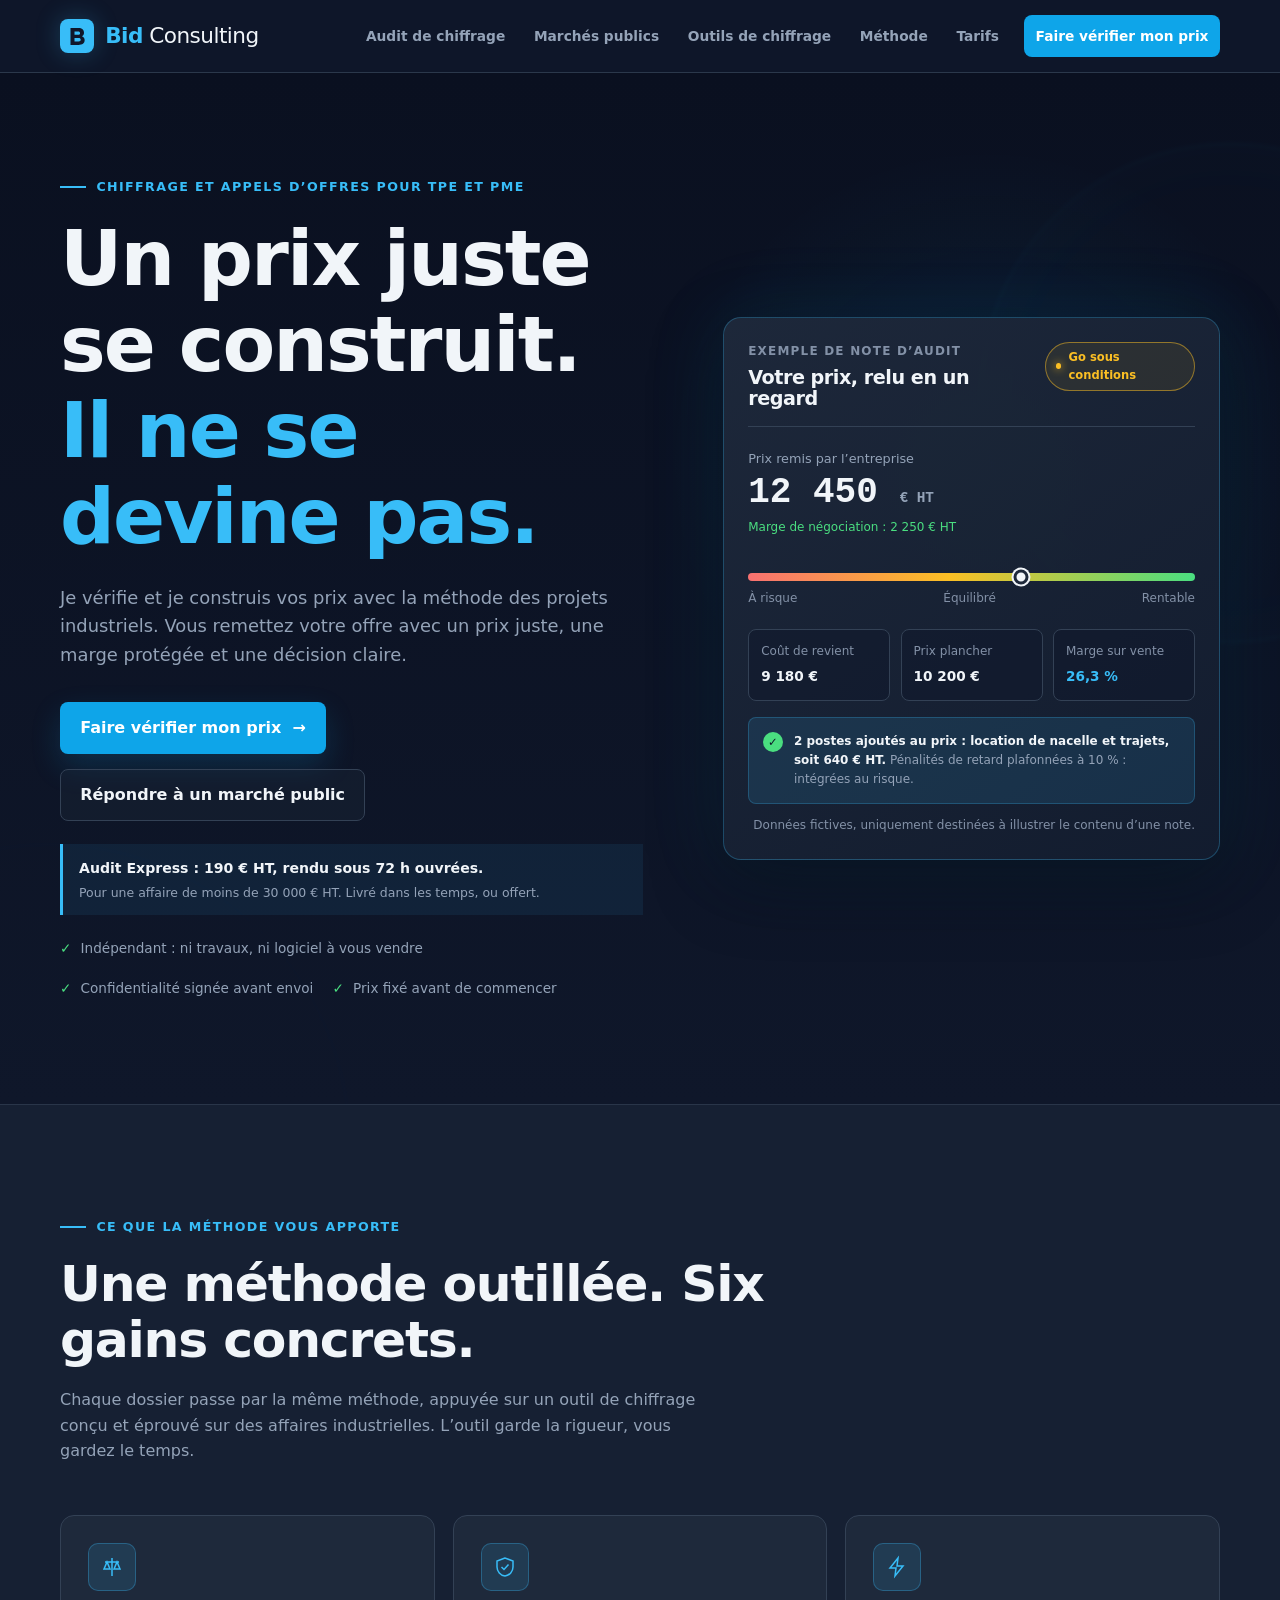
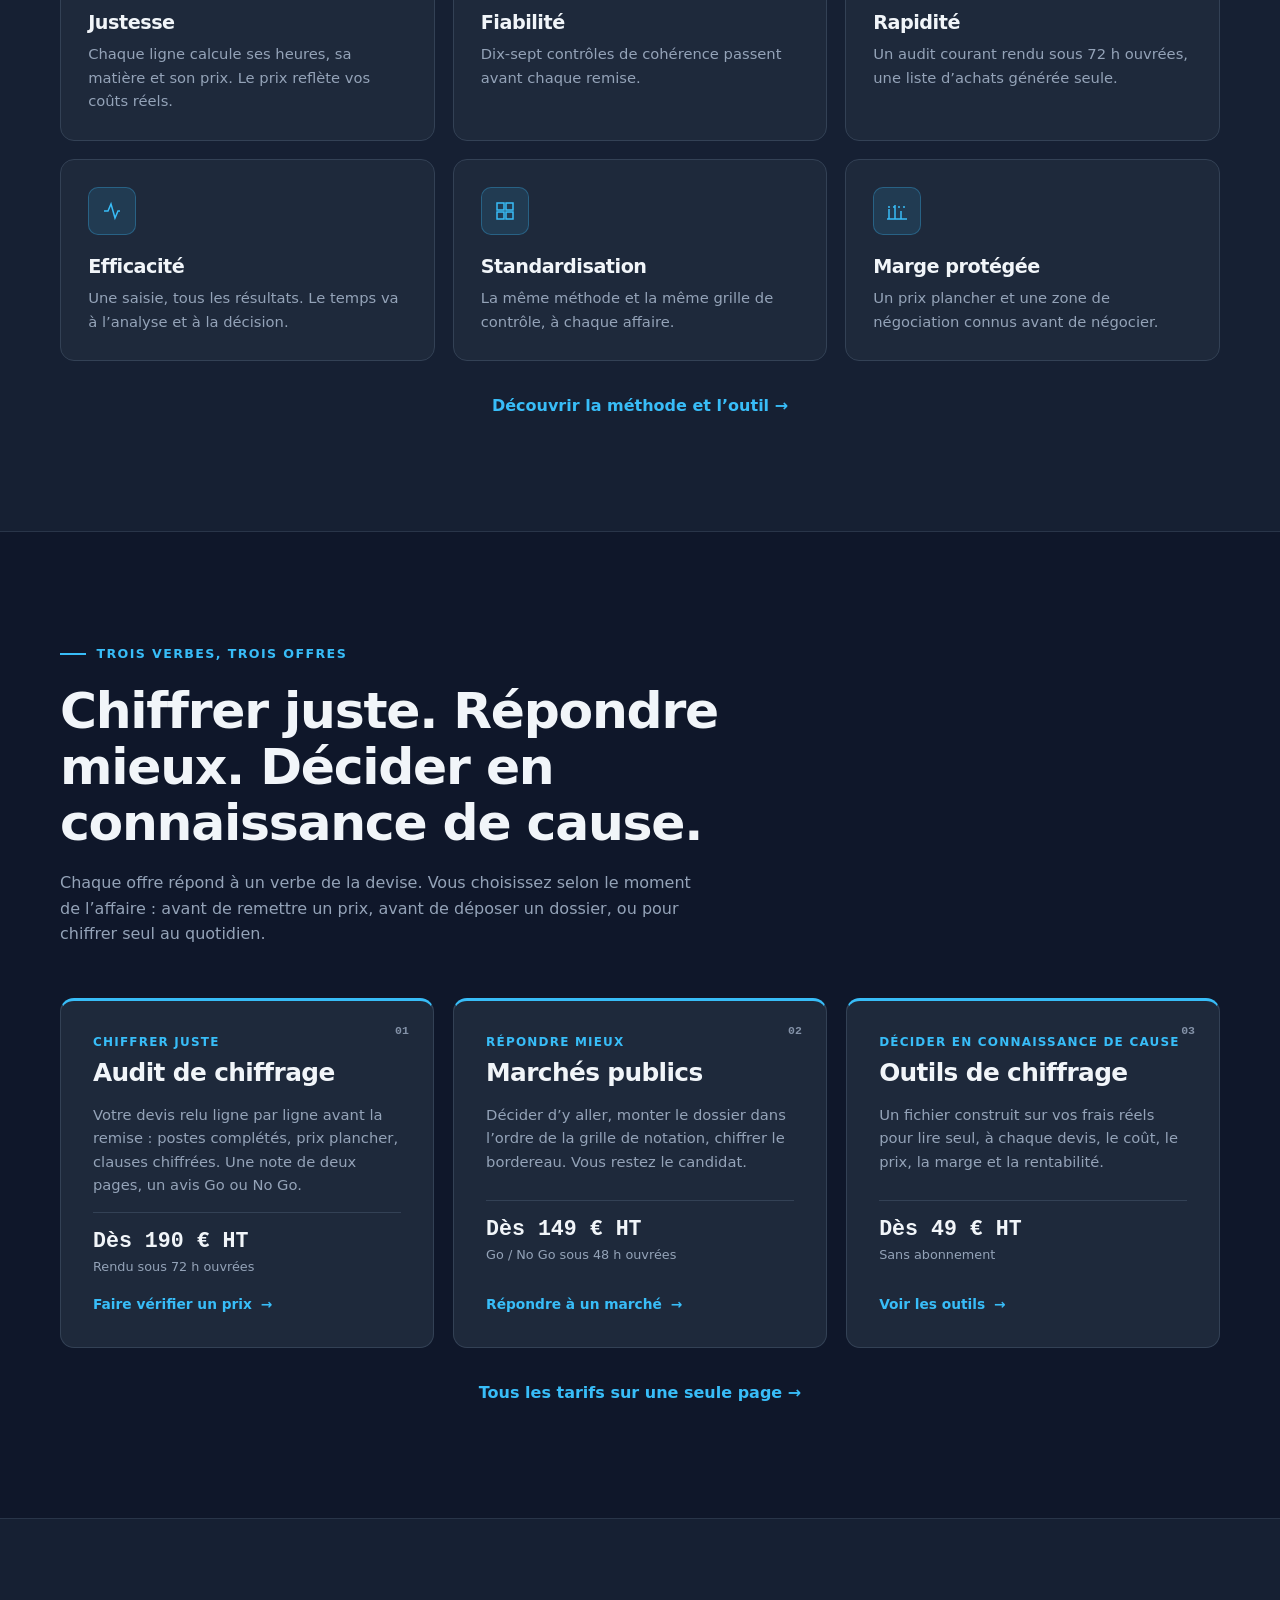
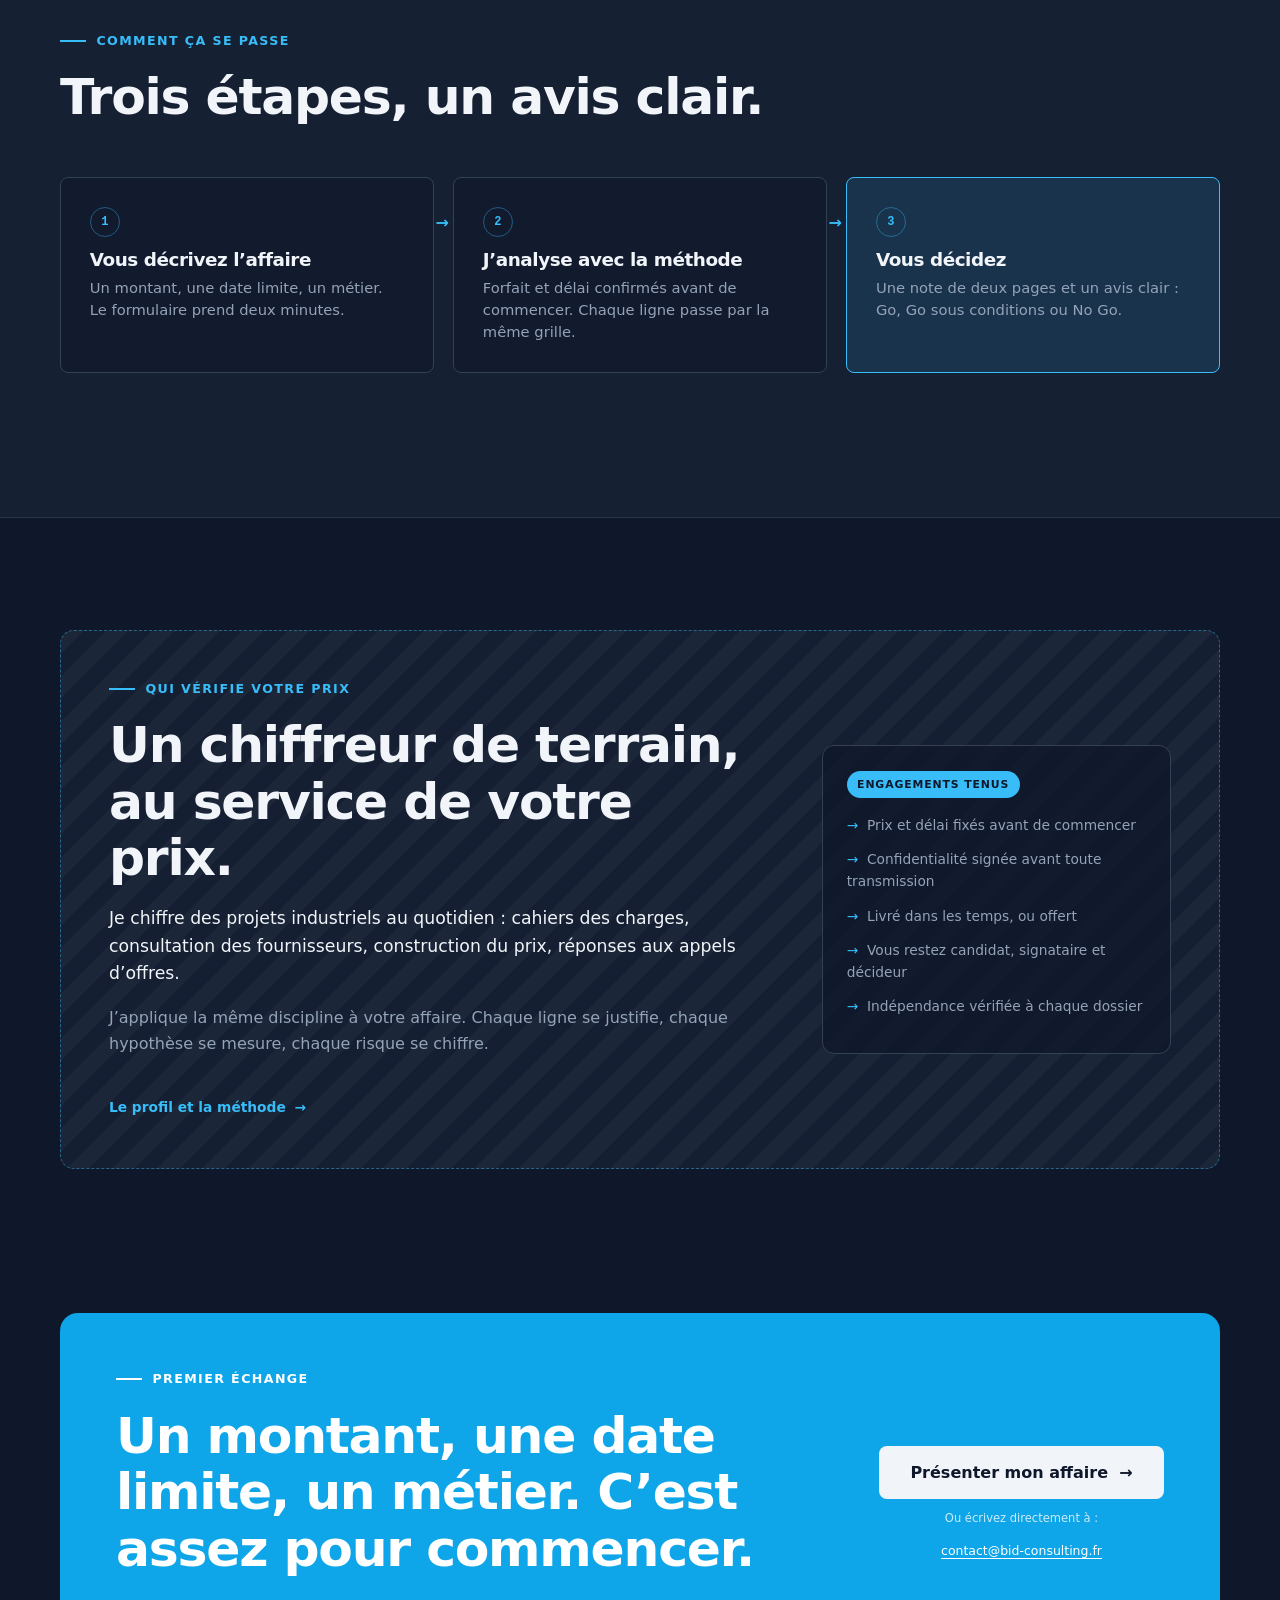
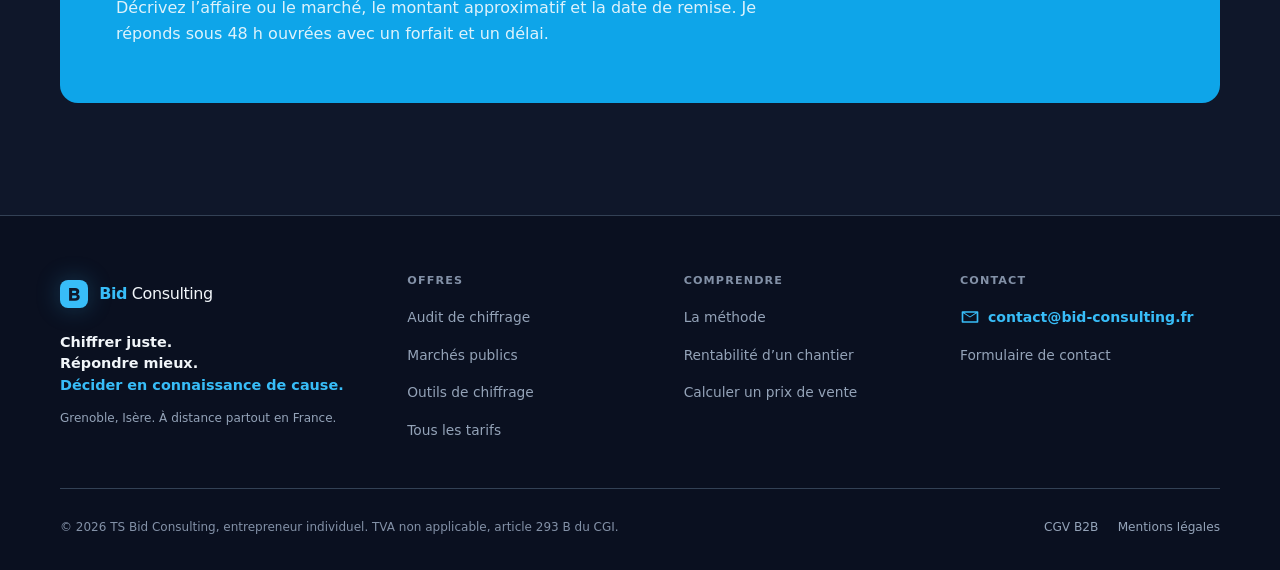
==== commit d4ddec32: "Retire les liens vers la page LinkedIn - Pied de page de toutes les pages - Données structurées (sam" ====
--- a/index.html
+++ b/index.html
@@ -94,9 +94,6 @@
    "priceRange": "49 € - 1 490 € HT",
    "currenciesAccepted": "EUR",
    "paymentAccepted": "Virement bancaire",
-   "sameAs": [
-    "https://www.linkedin.com/company/bid-consulting-fr/"
-   ],
    "slogan": "Chiffrer juste. Répondre mieux. Décider en connaissance de cause.",
    "hasOfferCatalog": {
     "@id": "https://www.bid-consulting.fr/tarifs.html#offres"
@@ -185,6 +182,6 @@
 
       <section id="contact" class="section contact"><div class="conteneur"><div class="contact__carte"><div><p class="eyebrow"><span></span> Premier échange</p><h2>Un montant, une date limite, un métier. C’est assez pour commencer.</h2><p>Décrivez l’affaire ou le marché, le montant approximatif et la date de remise. Je réponds sous 48 h ouvrées avec un forfait et un délai.</p></div><div class="contact__action"><a class="btn btn--clair" href="contact.html" data-goatcounter-click="conversion-contact-final">Présenter mon affaire <span>→</span></a><p>Ou écrivez directement à :</p><a class="contact__email" href="mailto:contact@bid-consulting.fr">contact@bid-consulting.fr</a></div></div></div></section>
     </main>
-    <footer class="pied"><div class="conteneur"><div class="pied__grille"><div class="pied__marque"><a class="marque marque--footer" href="./"><svg class="marque__logo" viewBox="0 0 48 48" aria-hidden="true"><path d="M11 8h16c7 0 11 3.8 11 9.3 0 3.3-1.7 5.9-4.5 7.3 3.7 1.2 5.8 4.1 5.8 7.6C39.3 38.7 34.6 42 27 42H11V8Zm8 7v6.5h7.4c2.3 0 3.7-1.1 3.7-3.2 0-2.2-1.4-3.3-3.9-3.3H19Zm0 13.2V35h8.3c2.7 0 4.1-1.1 4.1-3.4 0-2.2-1.5-3.4-4.3-3.4H19Z"/></svg><span><strong>Bid</strong> Consulting</span></a><p class="pied__devise">Chiffrer juste.<br />Répondre mieux.<br /><span>Décider en connaissance de cause.</span></p><p>Grenoble, Isère. À distance partout en France.</p></div><nav class="pied__col" aria-label="Offres"><p class="pied__titre">Offres</p><a href="audit-chiffrage.html">Audit de chiffrage</a><a href="marches-publics-tpe.html">Marchés publics</a><a href="outil-chiffrage-artisan.html">Outils de chiffrage</a><a href="tarifs.html">Tous les tarifs</a></nav><nav class="pied__col" aria-label="Comprendre"><p class="pied__titre">Comprendre</p><a href="approche.html">La méthode</a><a href="analyse-rentabilite-chantier.html">Rentabilité d’un chantier</a><a href="calcul-prix-vente-artisan.html">Calculer un prix de vente</a></nav><div class="pied__col"><p class="pied__titre">Contact</p><a class="pied__email" href="mailto:contact@bid-consulting.fr"><svg viewBox="0 0 24 24" aria-hidden="true"><path d="M3 5h18a1 1 0 0 1 1 1v12a1 1 0 0 1-1 1H3a1 1 0 0 1-1-1V6a1 1 0 0 1 1-1Zm1 2.4V17h16V7.4l-8 5.3-8-5.3ZM5.2 7 12 11.5 18.8 7H5.2Z"/></svg>contact@bid-consulting.fr</a><a class="pied__linkedin" href="https://www.linkedin.com/company/bid-consulting-fr/" target="_blank" rel="noopener" aria-label="Bid Consulting sur LinkedIn"><svg viewBox="0 0 24 24" aria-hidden="true"><path d="M4.98 3.5a2.5 2.5 0 1 1 0 5 2.5 2.5 0 0 1 0-5ZM3 9.75h4v11H3v-11Zm6.5 0h3.8v1.5h.06c.53-1 1.83-2.05 3.77-2.05 4.03 0 4.77 2.65 4.77 6.1v5.45h-4v-4.83c0-1.15-.02-2.63-1.6-2.63-1.6 0-1.85 1.25-1.85 2.55v4.91h-4v-11Z"/></svg>LinkedIn</a><a href="contact.html">Formulaire de contact</a></div></div><div class="pied__bas"><p>© <span id="annee">2026</span> TS Bid Consulting, entrepreneur individuel. TVA non applicable, article 293 B du CGI.</p><nav aria-label="Informations légales"><a href="documents/CGV_B2B_Bid_Consulting.pdf" target="_blank" rel="noopener">CGV B2B</a><a href="mentions-legales.html">Mentions légales</a></nav></div></div></footer>
+    <footer class="pied"><div class="conteneur"><div class="pied__grille"><div class="pied__marque"><a class="marque marque--footer" href="./"><svg class="marque__logo" viewBox="0 0 48 48" aria-hidden="true"><path d="M11 8h16c7 0 11 3.8 11 9.3 0 3.3-1.7 5.9-4.5 7.3 3.7 1.2 5.8 4.1 5.8 7.6C39.3 38.7 34.6 42 27 42H11V8Zm8 7v6.5h7.4c2.3 0 3.7-1.1 3.7-3.2 0-2.2-1.4-3.3-3.9-3.3H19Zm0 13.2V35h8.3c2.7 0 4.1-1.1 4.1-3.4 0-2.2-1.5-3.4-4.3-3.4H19Z"/></svg><span><strong>Bid</strong> Consulting</span></a><p class="pied__devise">Chiffrer juste.<br />Répondre mieux.<br /><span>Décider en connaissance de cause.</span></p><p>Grenoble, Isère. À distance partout en France.</p></div><nav class="pied__col" aria-label="Offres"><p class="pied__titre">Offres</p><a href="audit-chiffrage.html">Audit de chiffrage</a><a href="marches-publics-tpe.html">Marchés publics</a><a href="outil-chiffrage-artisan.html">Outils de chiffrage</a><a href="tarifs.html">Tous les tarifs</a></nav><nav class="pied__col" aria-label="Comprendre"><p class="pied__titre">Comprendre</p><a href="approche.html">La méthode</a><a href="analyse-rentabilite-chantier.html">Rentabilité d’un chantier</a><a href="calcul-prix-vente-artisan.html">Calculer un prix de vente</a></nav><div class="pied__col"><p class="pied__titre">Contact</p><a class="pied__email" href="mailto:contact@bid-consulting.fr"><svg viewBox="0 0 24 24" aria-hidden="true"><path d="M3 5h18a1 1 0 0 1 1 1v12a1 1 0 0 1-1 1H3a1 1 0 0 1-1-1V6a1 1 0 0 1 1-1Zm1 2.4V17h16V7.4l-8 5.3-8-5.3ZM5.2 7 12 11.5 18.8 7H5.2Z"/></svg>contact@bid-consulting.fr</a><a href="contact.html">Formulaire de contact</a></div></div><div class="pied__bas"><p>© <span id="annee">2026</span> TS Bid Consulting, entrepreneur individuel. TVA non applicable, article 293 B du CGI.</p><nav aria-label="Informations légales"><a href="documents/CGV_B2B_Bid_Consulting.pdf" target="_blank" rel="noopener">CGV B2B</a><a href="mentions-legales.html">Mentions légales</a></nav></div></div></footer>
   </body>
 </html>
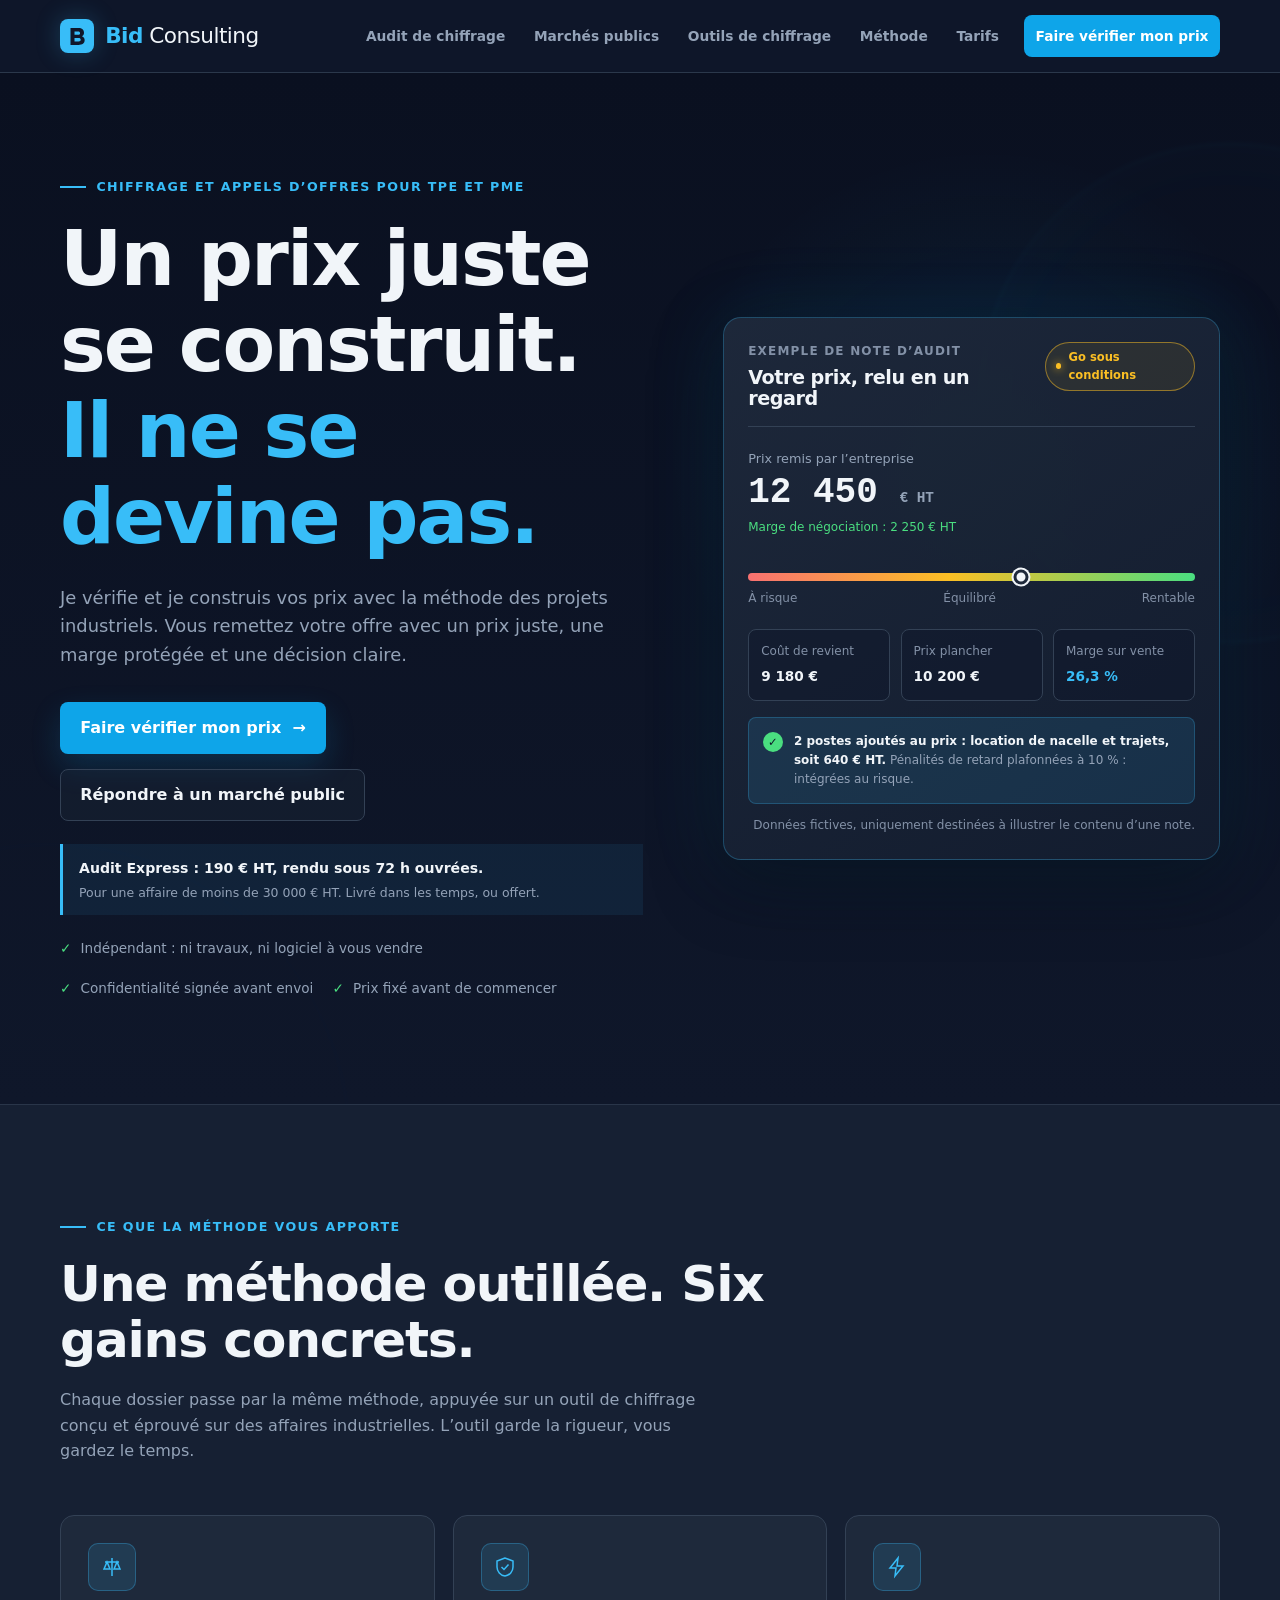
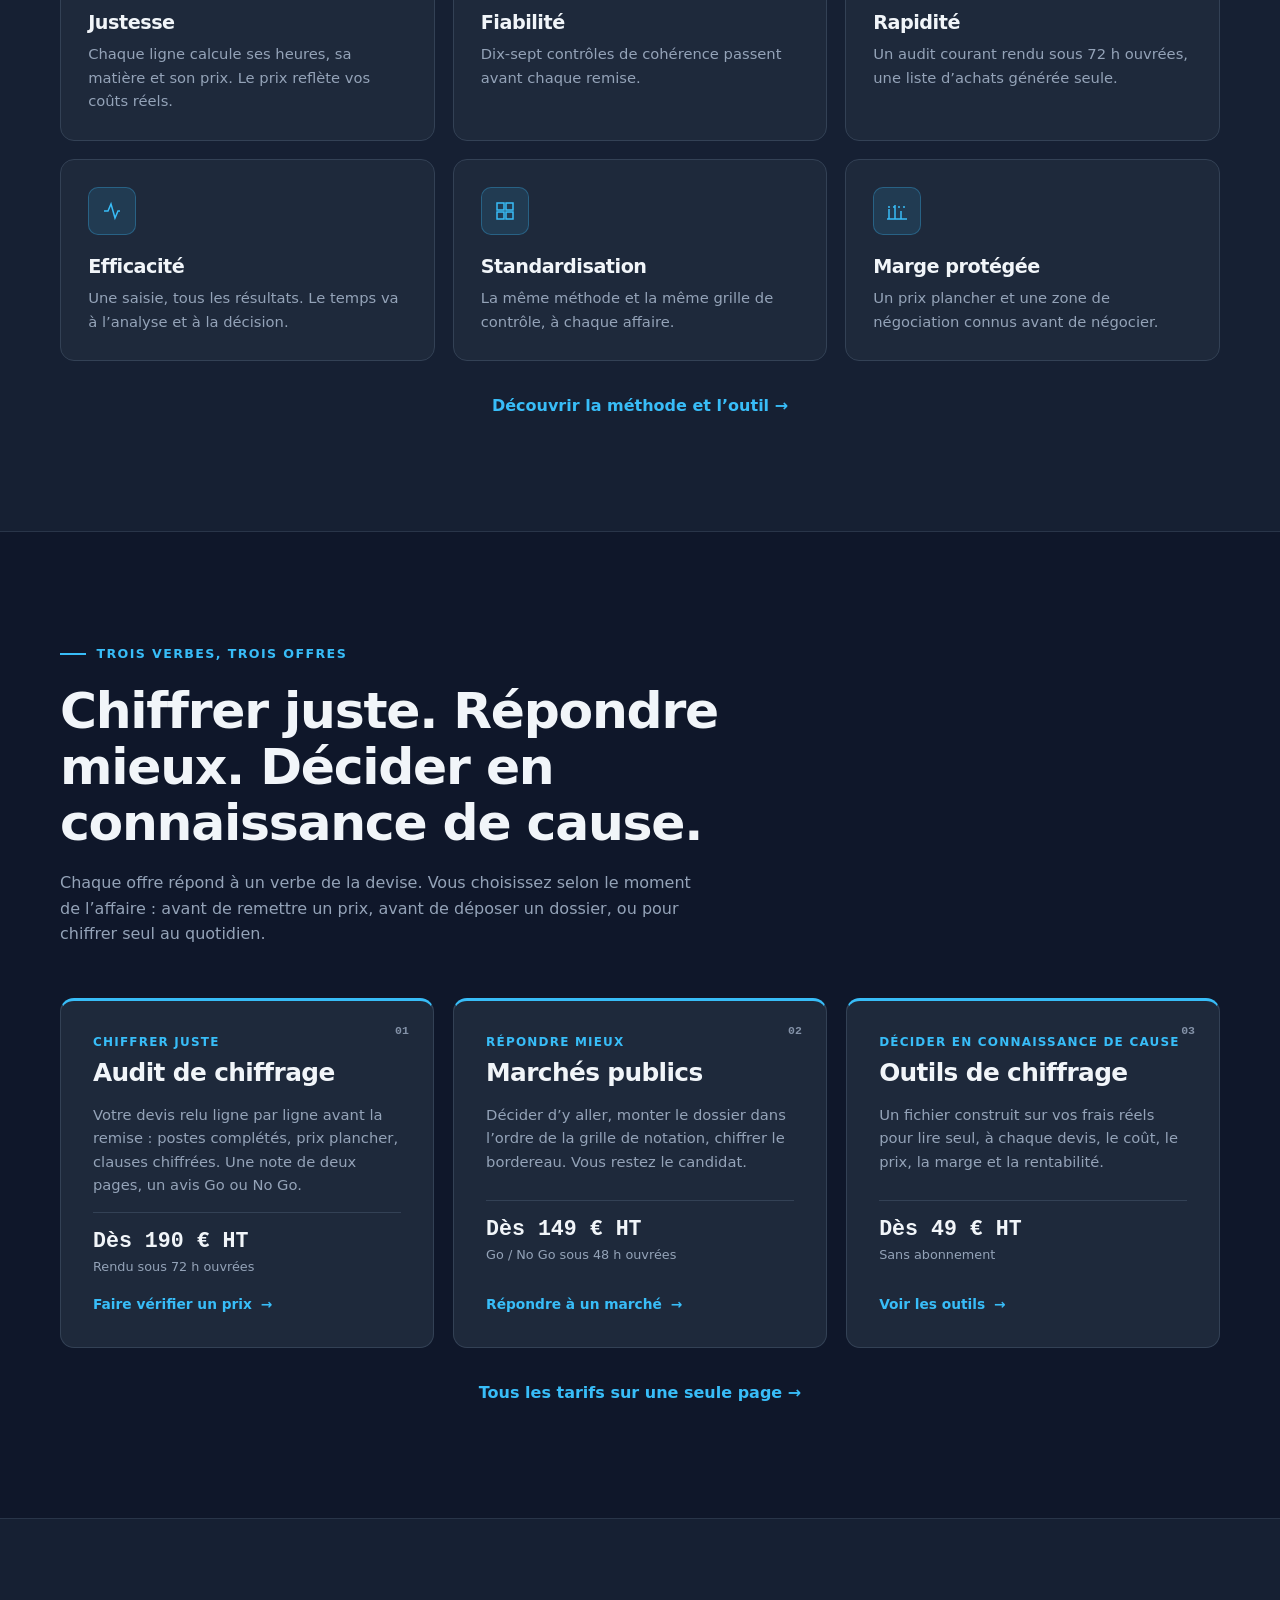
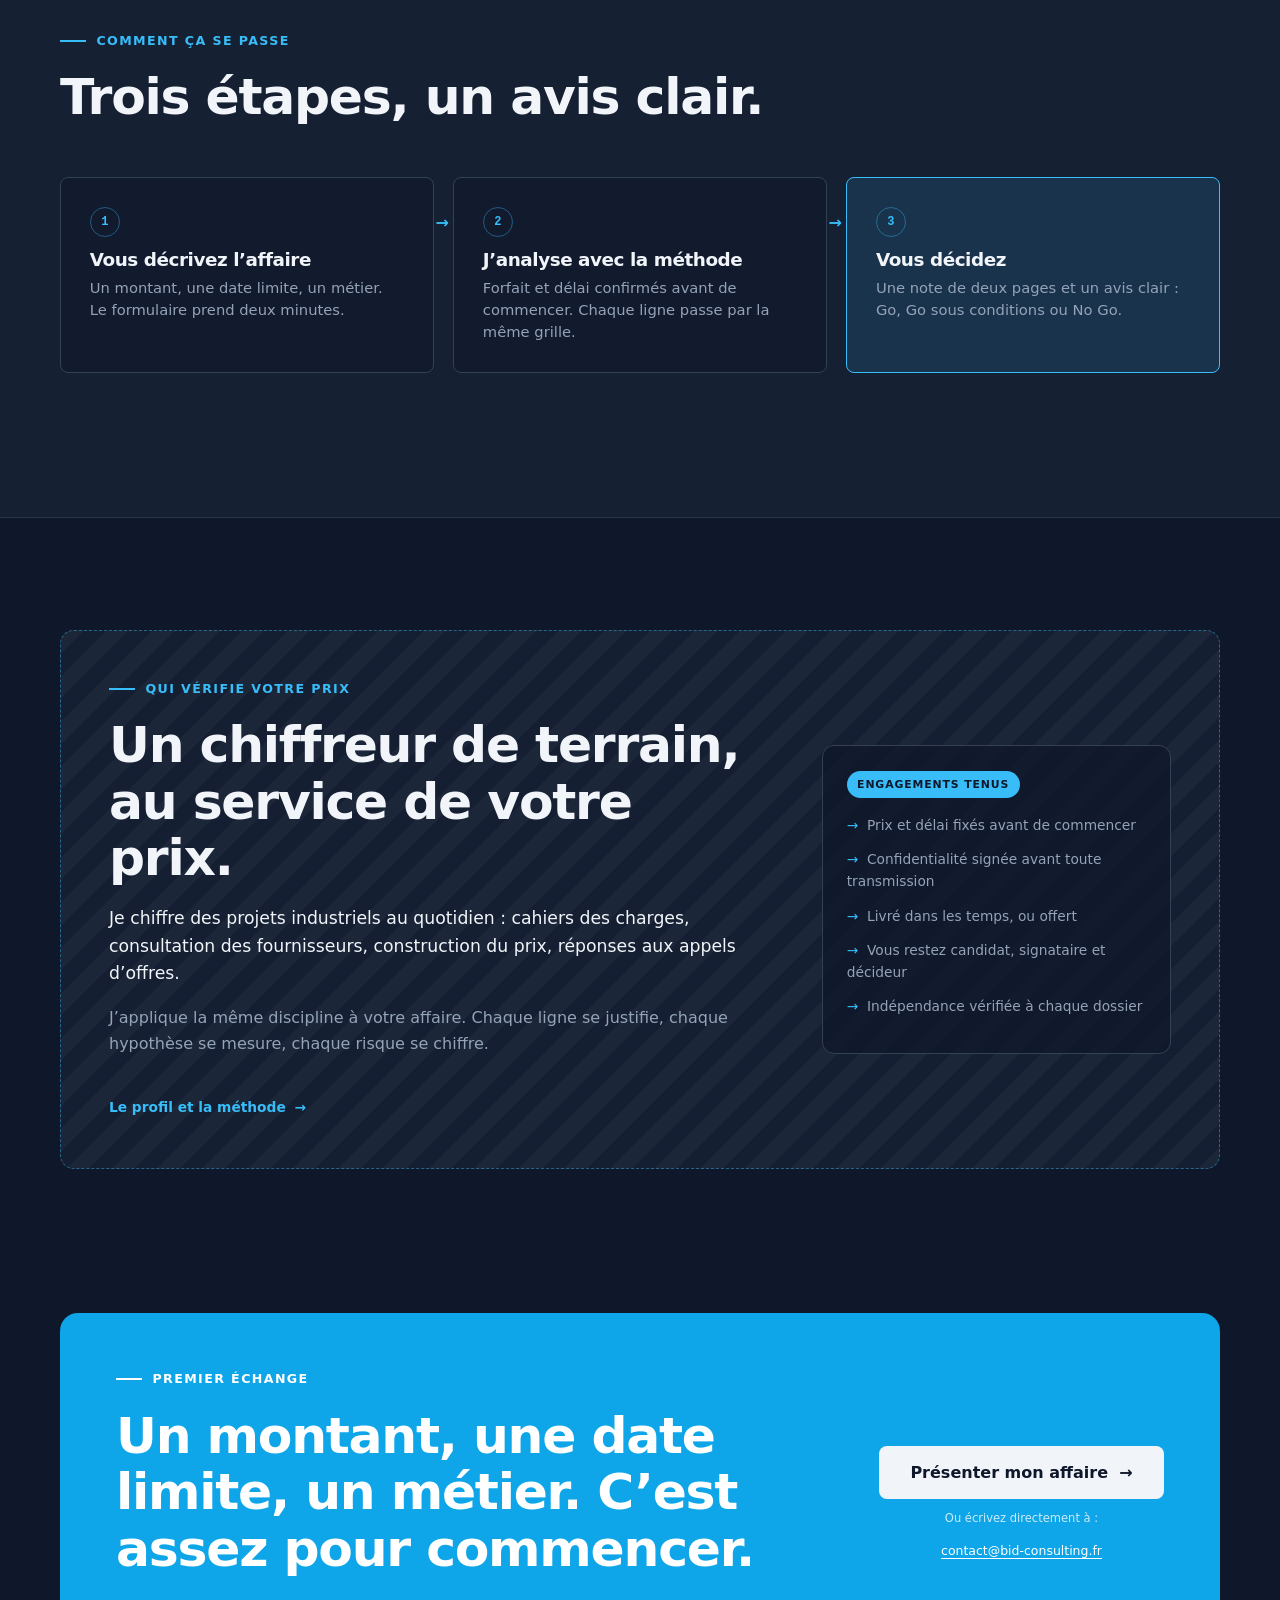
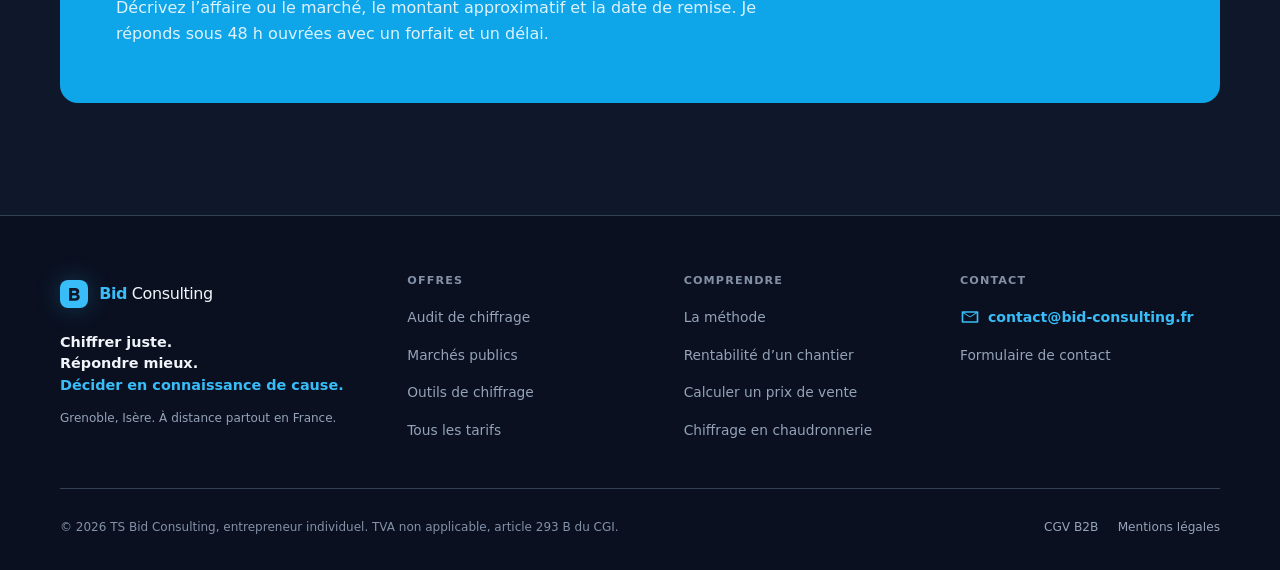
==== commit 969ee04b: "SEO : guide chaudronnerie, titre Méthode, données structurées, maillage - Nouveau guide chiffrage-ch" ====
--- a/index.html
+++ b/index.html
@@ -182,6 +182,6 @@
 
       <section id="contact" class="section contact"><div class="conteneur"><div class="contact__carte"><div><p class="eyebrow"><span></span> Premier échange</p><h2>Un montant, une date limite, un métier. C’est assez pour commencer.</h2><p>Décrivez l’affaire ou le marché, le montant approximatif et la date de remise. Je réponds sous 48 h ouvrées avec un forfait et un délai.</p></div><div class="contact__action"><a class="btn btn--clair" href="contact.html" data-goatcounter-click="conversion-contact-final">Présenter mon affaire <span>→</span></a><p>Ou écrivez directement à :</p><a class="contact__email" href="mailto:contact@bid-consulting.fr">contact@bid-consulting.fr</a></div></div></div></section>
     </main>
-    <footer class="pied"><div class="conteneur"><div class="pied__grille"><div class="pied__marque"><a class="marque marque--footer" href="./"><svg class="marque__logo" viewBox="0 0 48 48" aria-hidden="true"><path d="M11 8h16c7 0 11 3.8 11 9.3 0 3.3-1.7 5.9-4.5 7.3 3.7 1.2 5.8 4.1 5.8 7.6C39.3 38.7 34.6 42 27 42H11V8Zm8 7v6.5h7.4c2.3 0 3.7-1.1 3.7-3.2 0-2.2-1.4-3.3-3.9-3.3H19Zm0 13.2V35h8.3c2.7 0 4.1-1.1 4.1-3.4 0-2.2-1.5-3.4-4.3-3.4H19Z"/></svg><span><strong>Bid</strong> Consulting</span></a><p class="pied__devise">Chiffrer juste.<br />Répondre mieux.<br /><span>Décider en connaissance de cause.</span></p><p>Grenoble, Isère. À distance partout en France.</p></div><nav class="pied__col" aria-label="Offres"><p class="pied__titre">Offres</p><a href="audit-chiffrage.html">Audit de chiffrage</a><a href="marches-publics-tpe.html">Marchés publics</a><a href="outil-chiffrage-artisan.html">Outils de chiffrage</a><a href="tarifs.html">Tous les tarifs</a></nav><nav class="pied__col" aria-label="Comprendre"><p class="pied__titre">Comprendre</p><a href="approche.html">La méthode</a><a href="analyse-rentabilite-chantier.html">Rentabilité d’un chantier</a><a href="calcul-prix-vente-artisan.html">Calculer un prix de vente</a></nav><div class="pied__col"><p class="pied__titre">Contact</p><a class="pied__email" href="mailto:contact@bid-consulting.fr"><svg viewBox="0 0 24 24" aria-hidden="true"><path d="M3 5h18a1 1 0 0 1 1 1v12a1 1 0 0 1-1 1H3a1 1 0 0 1-1-1V6a1 1 0 0 1 1-1Zm1 2.4V17h16V7.4l-8 5.3-8-5.3ZM5.2 7 12 11.5 18.8 7H5.2Z"/></svg>contact@bid-consulting.fr</a><a href="contact.html">Formulaire de contact</a></div></div><div class="pied__bas"><p>© <span id="annee">2026</span> TS Bid Consulting, entrepreneur individuel. TVA non applicable, article 293 B du CGI.</p><nav aria-label="Informations légales"><a href="documents/CGV_B2B_Bid_Consulting.pdf" target="_blank" rel="noopener">CGV B2B</a><a href="mentions-legales.html">Mentions légales</a></nav></div></div></footer>
+    <footer class="pied"><div class="conteneur"><div class="pied__grille"><div class="pied__marque"><a class="marque marque--footer" href="./"><svg class="marque__logo" viewBox="0 0 48 48" aria-hidden="true"><path d="M11 8h16c7 0 11 3.8 11 9.3 0 3.3-1.7 5.9-4.5 7.3 3.7 1.2 5.8 4.1 5.8 7.6C39.3 38.7 34.6 42 27 42H11V8Zm8 7v6.5h7.4c2.3 0 3.7-1.1 3.7-3.2 0-2.2-1.4-3.3-3.9-3.3H19Zm0 13.2V35h8.3c2.7 0 4.1-1.1 4.1-3.4 0-2.2-1.5-3.4-4.3-3.4H19Z"/></svg><span><strong>Bid</strong> Consulting</span></a><p class="pied__devise">Chiffrer juste.<br />Répondre mieux.<br /><span>Décider en connaissance de cause.</span></p><p>Grenoble, Isère. À distance partout en France.</p></div><nav class="pied__col" aria-label="Offres"><p class="pied__titre">Offres</p><a href="audit-chiffrage.html">Audit de chiffrage</a><a href="marches-publics-tpe.html">Marchés publics</a><a href="outil-chiffrage-artisan.html">Outils de chiffrage</a><a href="tarifs.html">Tous les tarifs</a></nav><nav class="pied__col" aria-label="Comprendre"><p class="pied__titre">Comprendre</p><a href="approche.html">La méthode</a><a href="analyse-rentabilite-chantier.html">Rentabilité d’un chantier</a><a href="calcul-prix-vente-artisan.html">Calculer un prix de vente</a><a href="chiffrage-chaudronnerie.html">Chiffrage en chaudronnerie</a></nav><div class="pied__col"><p class="pied__titre">Contact</p><a class="pied__email" href="mailto:contact@bid-consulting.fr"><svg viewBox="0 0 24 24" aria-hidden="true"><path d="M3 5h18a1 1 0 0 1 1 1v12a1 1 0 0 1-1 1H3a1 1 0 0 1-1-1V6a1 1 0 0 1 1-1Zm1 2.4V17h16V7.4l-8 5.3-8-5.3ZM5.2 7 12 11.5 18.8 7H5.2Z"/></svg>contact@bid-consulting.fr</a><a href="contact.html">Formulaire de contact</a></div></div><div class="pied__bas"><p>© <span id="annee">2026</span> TS Bid Consulting, entrepreneur individuel. TVA non applicable, article 293 B du CGI.</p><nav aria-label="Informations légales"><a href="documents/CGV_B2B_Bid_Consulting.pdf" target="_blank" rel="noopener">CGV B2B</a><a href="mentions-legales.html">Mentions légales</a></nav></div></div></footer>
   </body>
 </html>
--- a/assets/css/main.css
+++ b/assets/css/main.css
@@ -591,3 +591,48 @@
 
 @media (max-width: 960px) { .gains { grid-template-columns: 1fr 1fr; } .chaine--trois { grid-template-columns: 1fr; } .chaine--trois li::after { display: none; } }
 @media (max-width: 760px) { .gains { grid-template-columns: 1fr; } }
+
+/* Cas concret : avant / après */
+.avant-apres { display: grid; grid-template-columns: 1fr auto 1.25fr; gap: 1.2rem; align-items: stretch; }
+.aa { display: flex; flex-direction: column; padding: 1.8rem; border: 1px solid var(--bordure); border-radius: var(--radius); background: var(--surface); }
+.aa--avant { border-style: dashed; background: rgba(30,41,59,.55); }
+.aa--apres { border: 2px solid var(--bleu); background: linear-gradient(155deg, rgba(21,50,73,.98), rgba(19,29,47,.98)); box-shadow: 0 18px 65px rgba(14,165,233,.15); }
+.aa__etiquette { margin: 0 0 .4rem; color: var(--faible); font-size: .74rem; font-weight: 750; letter-spacing: .1em; text-transform: uppercase; }
+.aa--apres .aa__etiquette { color: var(--bleu); }
+.aa h3 { margin: 0 0 1.2rem; font-size: 1.4rem; }
+.aa__lignes, .aa__etapes { flex: 1; margin: 0; padding: 0; list-style: none; }
+.aa__lignes li { display: flex; justify-content: space-between; gap: 1rem; padding: .85rem 0; border-bottom: 1px dashed var(--bordure); color: var(--texte); font-size: .9rem; }
+.aa__lignes b, .aa__etapes strong { color: var(--encre); font-family: ui-monospace, Consolas, monospace; white-space: nowrap; }
+.aa__etapes li { display: grid; grid-template-columns: 28px 1fr auto; gap: .8rem; align-items: center; padding: .7rem 0; border-bottom: 1px solid var(--bordure); }
+.aa__etapes li > span { display: grid; place-items: center; width: 28px; height: 28px; border: 1px solid rgba(56,189,248,.4); border-radius: 50%; color: var(--bleu); font: 700 .75rem ui-monospace, monospace; }
+.aa__etapes b { display: block; color: var(--encre); font-size: .92rem; }
+.aa__etapes em { display: block; color: var(--texte); font-size: .8rem; font-style: normal; }
+.aa__etapes .aa__total { border-bottom: 2px solid var(--bleu); background: var(--bleu-voile); padding-inline: .5rem; }
+.aa__etapes .aa__total > span { border-color: var(--bleu); background: var(--bleu); color: var(--fond); }
+.aa__prix { display: flex; align-items: baseline; justify-content: space-between; gap: 1rem; margin: 1.2rem 0 .4rem; }
+.aa__prix span { color: var(--texte); font-size: .8rem; font-weight: 700; letter-spacing: .08em; text-transform: uppercase; }
+.aa__prix strong { color: var(--encre); font: 750 2rem/1 ui-monospace, Consolas, monospace; letter-spacing: -.04em; }
+.aa__prix small { color: var(--texte); font-size: .8rem; }
+.aa--apres .aa__prix strong { color: var(--bleu); }
+.aa__note { margin: 0; color: var(--texte); font-size: .82rem; }
+.aa__fleche { align-self: center; color: var(--bleu); font-size: 2rem; font-weight: 800; }
+.aa-bilan { display: grid; grid-template-columns: repeat(3,1fr); gap: 1rem; margin: 1.5rem 0 0; }
+.aa-bilan p { display: grid; gap: .25rem; margin: 0; padding: 1.2rem; border: 1px solid var(--bordure); border-radius: 10px; background: var(--surface); }
+.aa-bilan strong { color: var(--encre); font: 750 1.6rem/1.1 ui-monospace, Consolas, monospace; }
+.aa-bilan span { color: var(--texte); font-size: .85rem; }
+.aa-bilan__cle { border-color: var(--bleu) !important; background: var(--bleu-voile) !important; }
+.aa-bilan__cle strong { color: var(--bleu); }
+.aa-detail { margin: 1.5rem 0 1rem; }
+.aa-detail__grille { display: grid; grid-template-columns: 1.6fr .9fr; gap: 2rem; margin-top: 1rem; overflow-x: auto; }
+.aa-detail td { white-space: nowrap; font-family: ui-monospace, Consolas, monospace; }
+.aa-crit { margin: .6rem 0 1rem; padding: 0; list-style: none; }
+.aa-crit li { display: flex; justify-content: space-between; padding: .45rem 0; border-bottom: 1px solid var(--bordure); color: var(--texte); font-size: .85rem; }
+.aa-crit b { color: var(--encre); font-family: ui-monospace, Consolas, monospace; }
+.aa-crit__total { border-bottom: 2px solid var(--bleu) !important; }
+.aa-crit__total span, .aa-crit__total b { color: var(--bleu) !important; font-weight: 750; }
+@media (max-width: 960px) { .avant-apres { grid-template-columns: 1fr; } .aa__fleche { justify-self: center; transform: rotate(90deg); } .aa-detail__grille { grid-template-columns: 1fr; } }
+@media (max-width: 760px) { .aa-bilan { grid-template-columns: 1fr; } .aa { padding: 1.3rem; } .aa__etapes li { grid-template-columns: 28px 1fr; } .aa__etapes strong { grid-column: 2; } .aa__prix strong { font-size: 1.6rem; } }
+.chaine--cinq { grid-template-columns: repeat(5,1fr); }
+.outil-note a { color: var(--bleu); font-weight: 700; }
+@media (max-width: 1100px) { .chaine--cinq { grid-template-columns: 1fr 1fr; } .chaine--cinq li::after { display: none; } }
+@media (max-width: 760px) { .chaine--cinq { grid-template-columns: 1fr; } }
